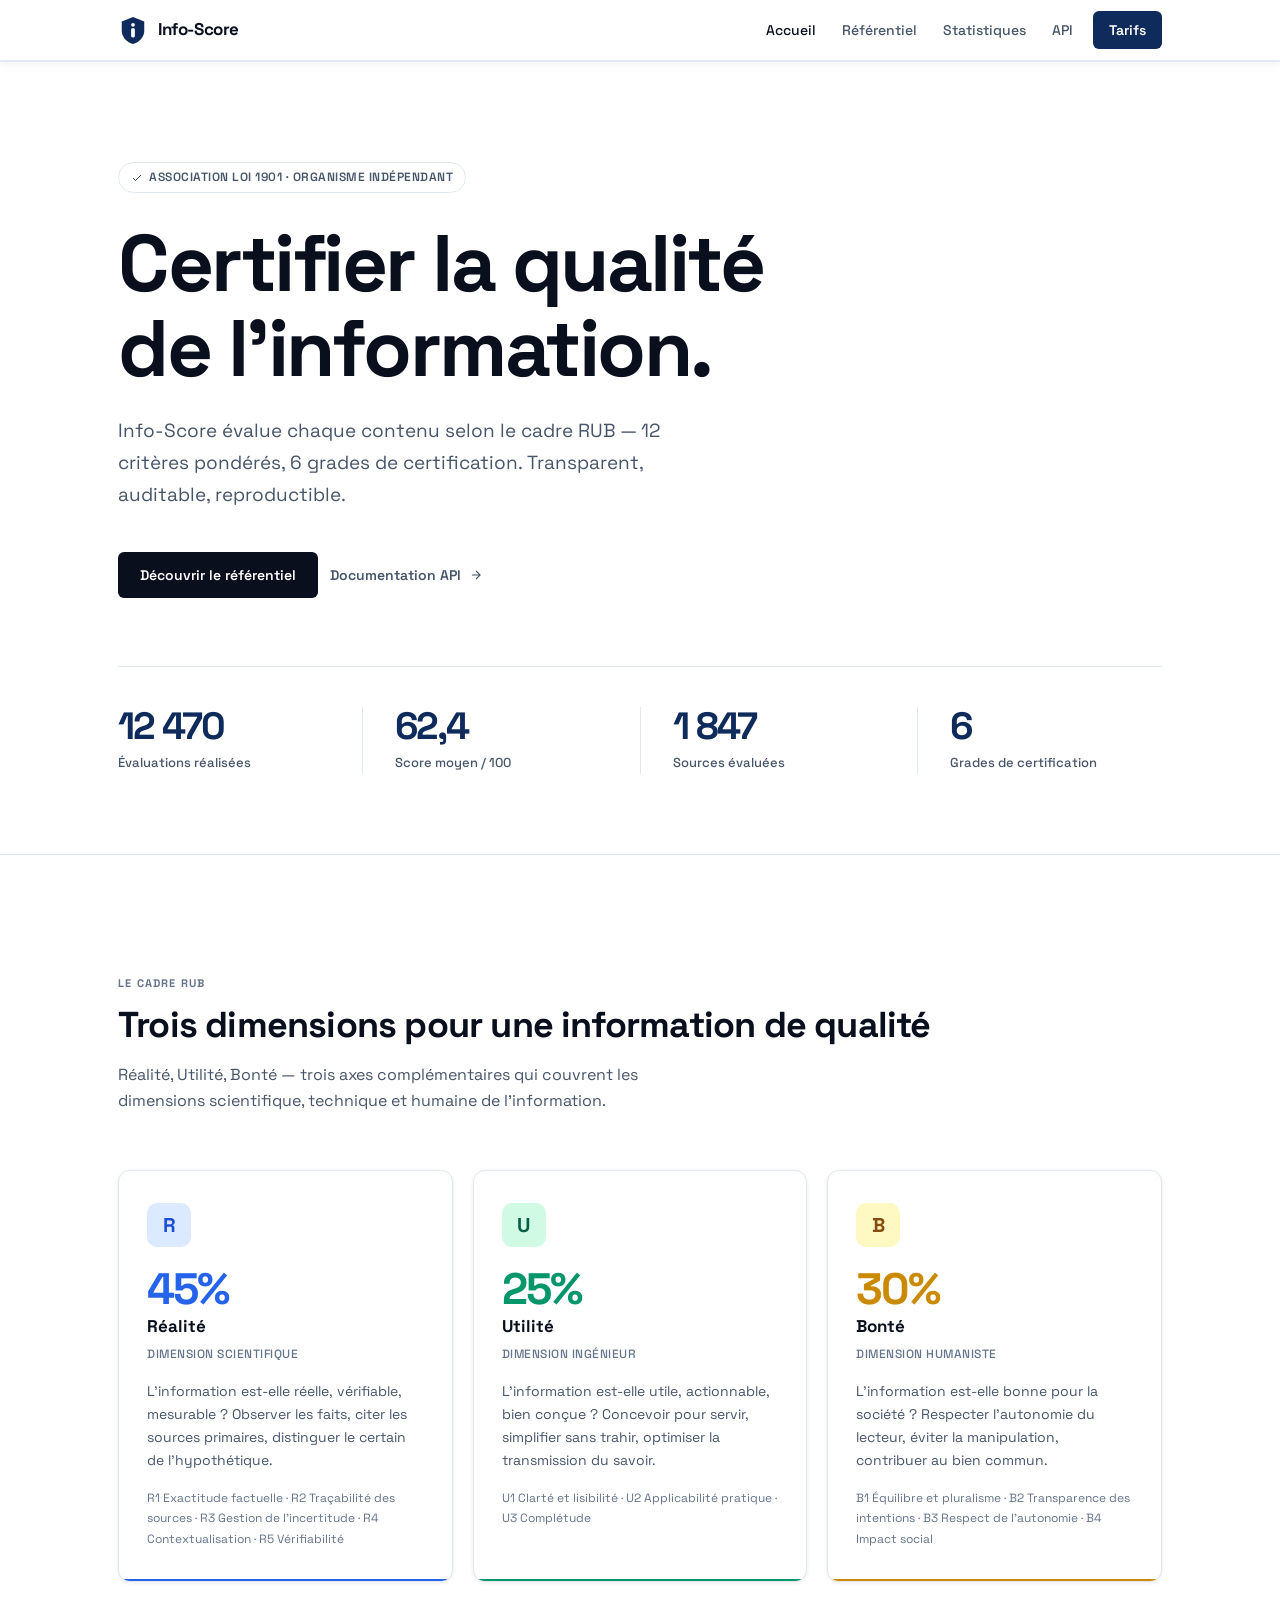
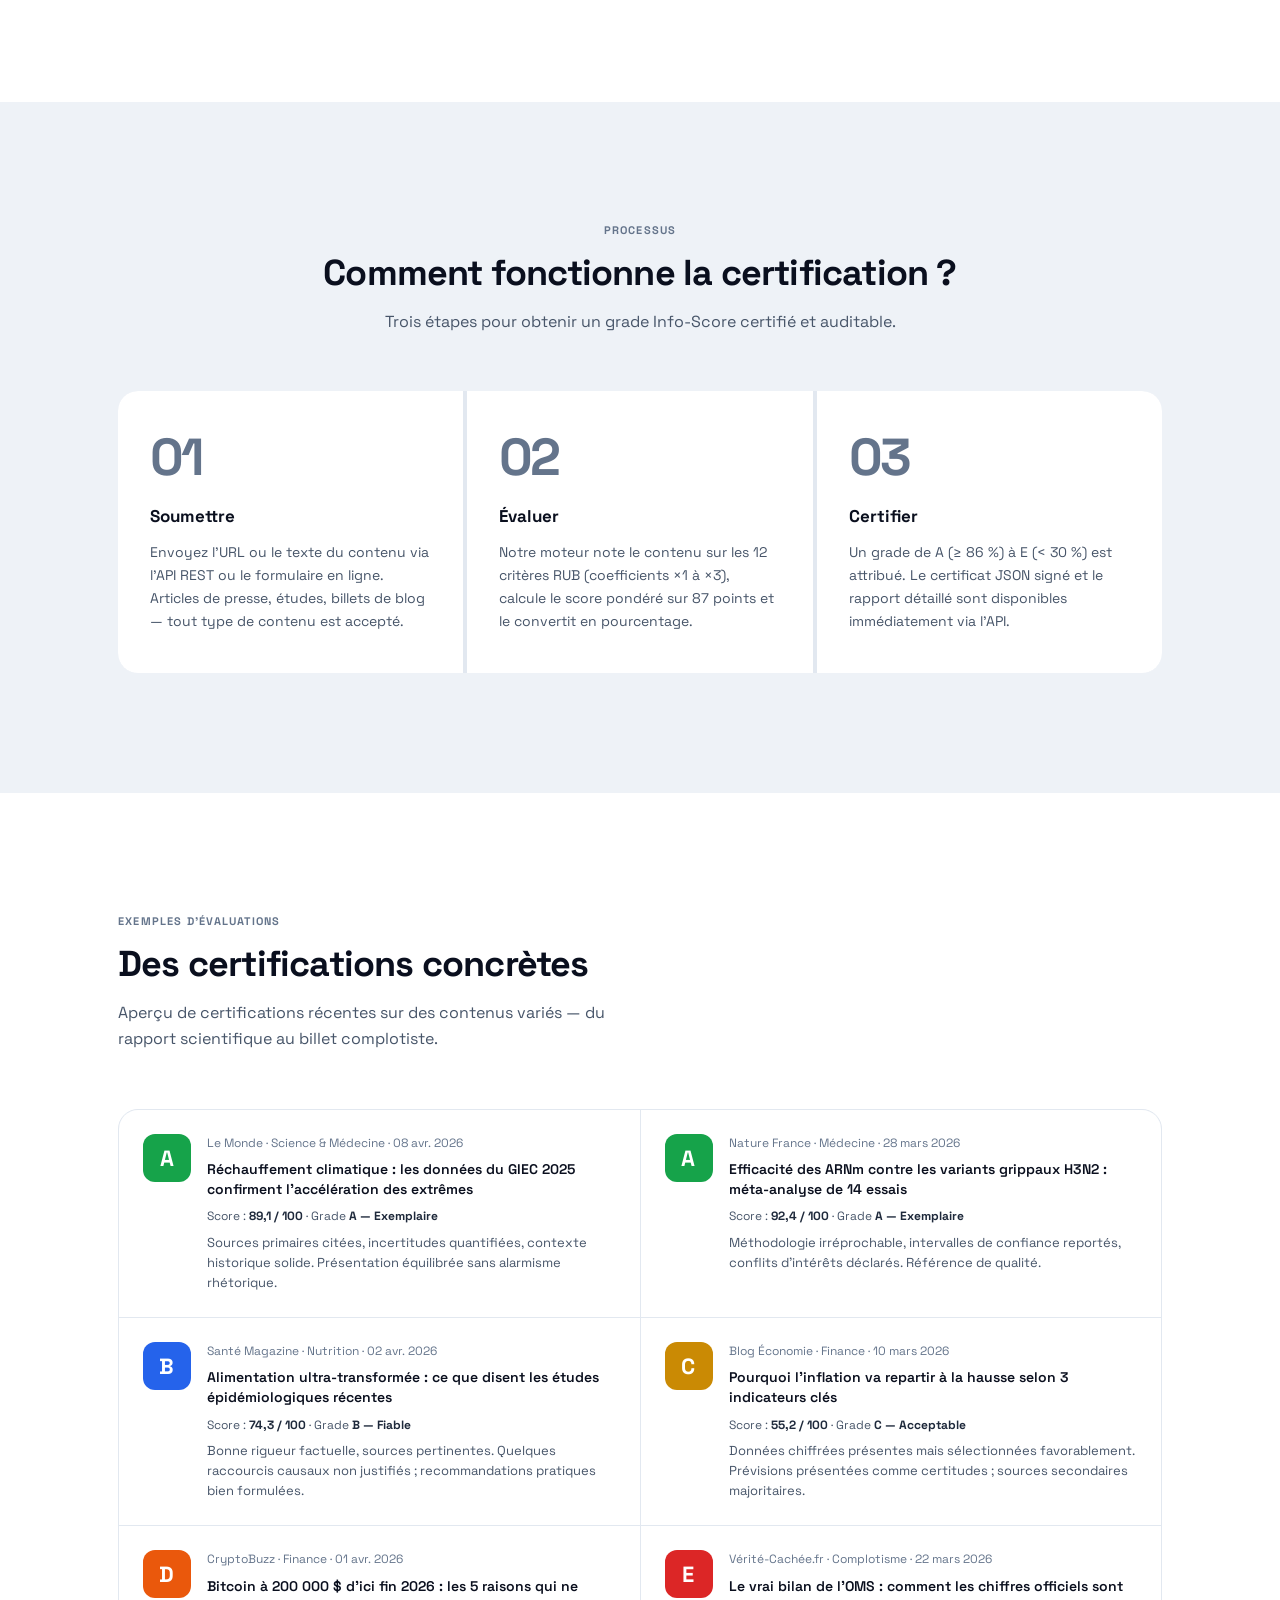
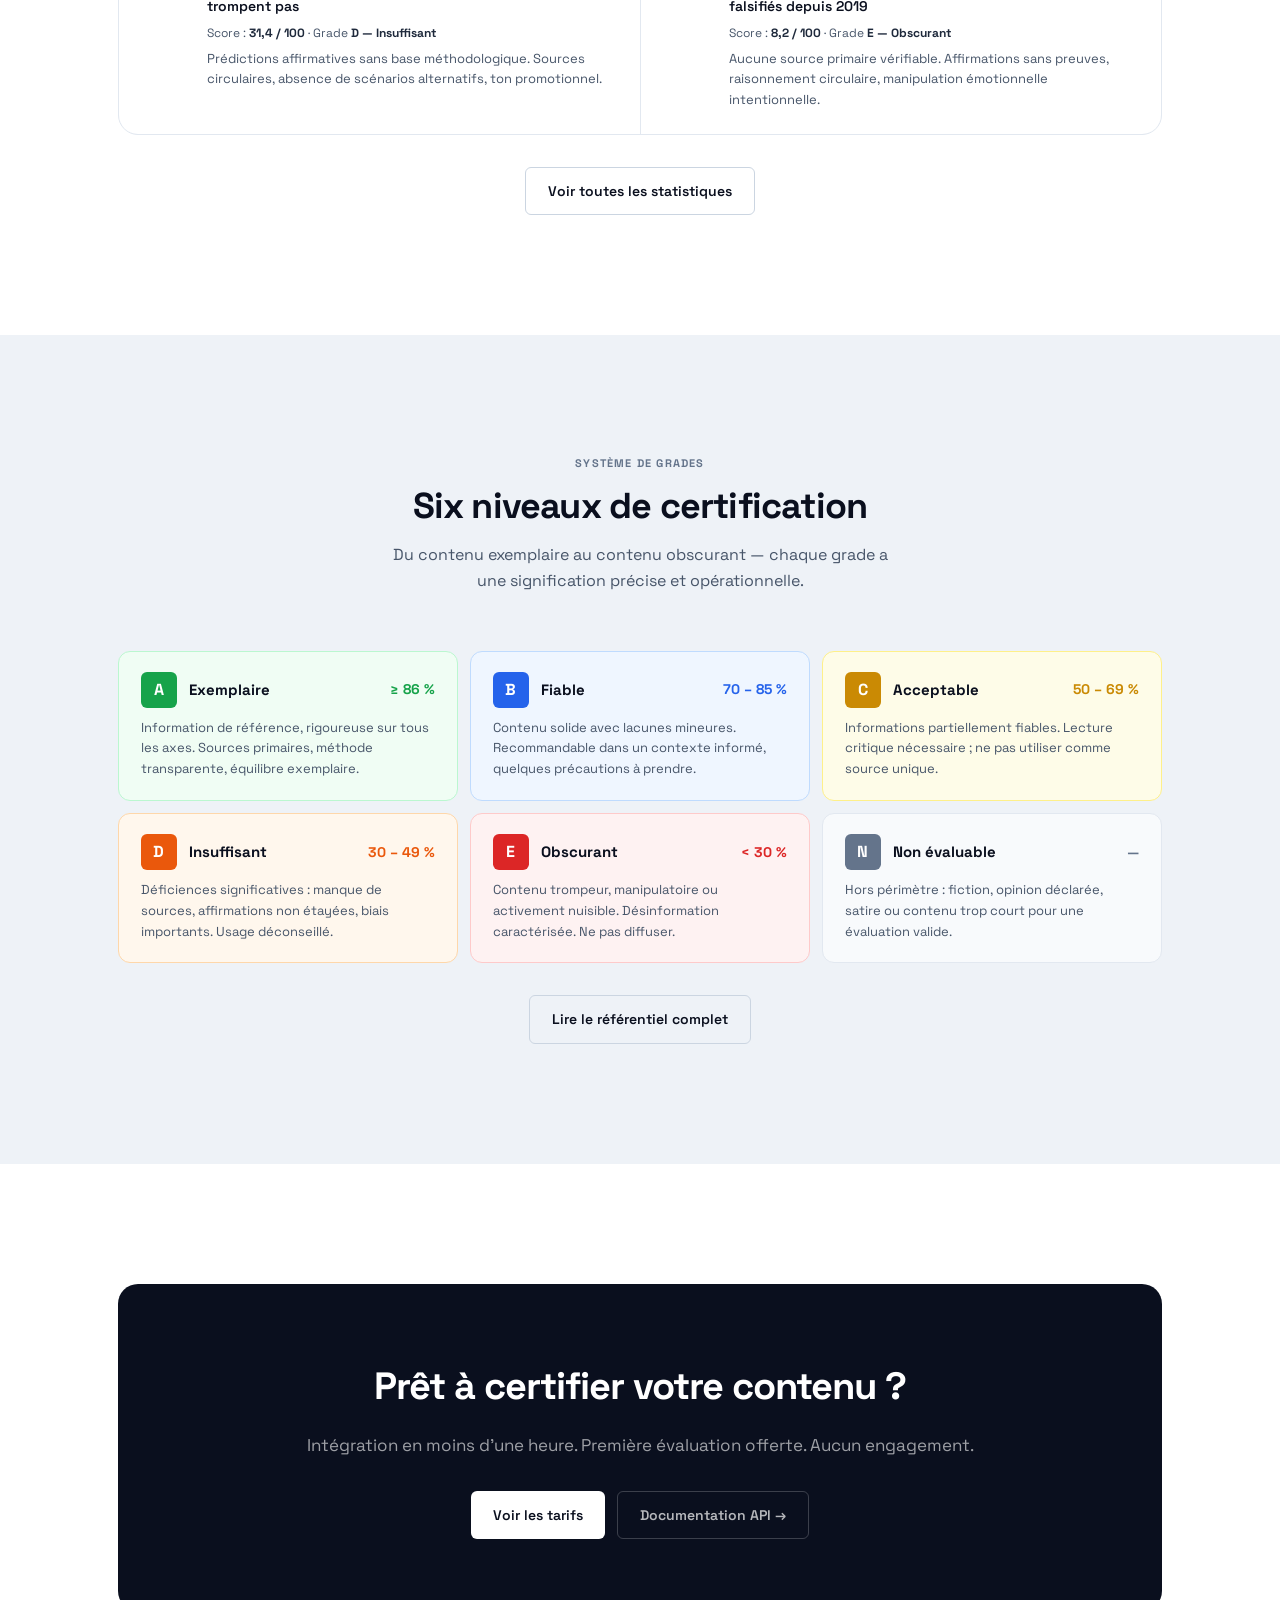
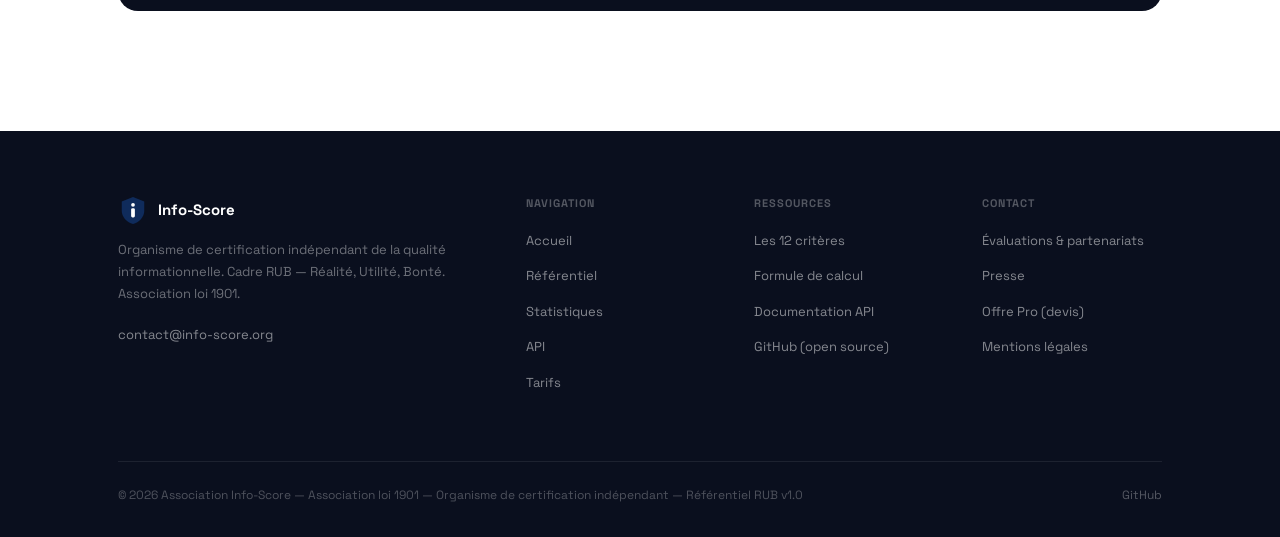
==== index.html @ 6877ca8c "feat(logo): remplacer logo texte IS par bouclier SVG dans nav/footer - Intègre le favicon bouclier (" ====
<!DOCTYPE html>
<html lang="fr">
<head>
  <meta charset="UTF-8">
  <meta name="viewport" content="width=device-width, initial-scale=1.0">
  <title>Info-Score — Certifier la qualité de l'information</title>
  <meta name="description" content="Info-Score est un organisme de certification indépendant de la qualité informationnelle. Cadre RUB, 12 critères, 6 grades. Association loi 1901.">
  <link rel="icon" type="image/svg+xml" href="favicon.svg">
  <meta property="og:type" content="website">
  <meta property="og:site_name" content="Info-Score">
  <meta property="og:title" content="Info-Score — Certifier la qualité de l'information">
  <meta property="og:description" content="Info-Score est un organisme de certification indépendant de la qualité informationnelle. Cadre RUB, 12 critères, 6 grades. Association loi 1901.">
  <meta property="og:url" content="https://info-score.org/">
  <meta property="og:image" content="https://info-score.org/og-image.svg">
  <meta name="twitter:card" content="summary_large_image">
  <link rel="preconnect" href="https://fonts.googleapis.com">
  <link rel="preconnect" href="https://fonts.gstatic.com" crossorigin>
  <link href="https://fonts.googleapis.com/css2?family=Space+Grotesk:wght@400;500;600;700&display=swap" rel="stylesheet">
  <link rel="stylesheet" href="style.css">
</head>
<body>
  <a href="#main-content" class="skip-link">Aller au contenu principal</a>

  <!-- ── NAV ── -->
  <nav class="nav" aria-label="Navigation principale">
    <div class="container">
      <div class="nav__inner">
        <a href="index.html" class="nav__logo">
          <svg class="nav__logo-mark" viewBox="0 0 32 32" aria-hidden="true"><path d="M16 2 L28 7 L28 17 C28 23.5 22.5 29 16 31 C9.5 29 4 23.5 4 17 L4 7 Z" fill="#0f2b5b"/><circle cx="16" cy="10.5" r="2" fill="#ffffff"/><rect x="14" y="14" width="4" height="10" rx="1.5" fill="#ffffff"/></svg>
          Info-Score
        </a>
        <div class="nav__links" id="navLinks">
          <a href="index.html" class="nav__link nav__link--active">Accueil</a>
          <a href="referentiel.html" class="nav__link">Référentiel</a>
          <a href="statistiques.html" class="nav__link">Statistiques</a>
          <a href="api.html" class="nav__link">API</a>
          <a href="tarifs.html" class="nav__cta">Tarifs</a>
        </div>
        <button class="nav__toggle" onclick="const el=document.getElementById('navLinks');el.classList.toggle('open');this.setAttribute('aria-expanded',el.classList.contains('open'));" aria-label="Ouvrir le menu de navigation" aria-expanded="false">
          <svg width="20" height="20" fill="none" stroke="currentColor" stroke-width="2" viewBox="0 0 24 24">
            <path d="M3 12h18M3 6h18M3 18h18"/>
          </svg>
        </button>
      </div>
    </div>
  </nav>

  <main id="main-content">

  <!-- ── HERO ── -->
  <section class="hero">
    <div class="container">
      <div>
        <div class="hero__label">
          <svg width="12" height="12" fill="none" stroke="currentColor" stroke-width="2" viewBox="0 0 24 24"><path d="M20 6L9 17l-5-5"/></svg>
          Association loi 1901 · Organisme indépendant
        </div>
        <h1 class="hero__title">Certifier la qualité<br>de l'information.</h1>
        <p class="hero__sub">
          Info-Score évalue chaque contenu selon le cadre RUB — 12 critères pondérés,
          6 grades de certification. Transparent, auditable, reproductible.
        </p>
        <div class="hero__actions">
          <a href="referentiel.html" class="btn btn--dark">Découvrir le référentiel</a>
          <a href="api.html" class="btn btn--ghost">
            Documentation API
            <svg width="14" height="14" fill="none" stroke="currentColor" stroke-width="2" viewBox="0 0 24 24"><path d="M5 12h14M12 5l7 7-7 7"/></svg>
          </a>
        </div>
        <div class="hero__stats">
          <div class="hero__stat">
            <div class="hero__stat-n">12 470</div>
            <div class="hero__stat-l">Évaluations réalisées</div>
          </div>
          <div class="hero__stat">
            <div class="hero__stat-n">62,4</div>
            <div class="hero__stat-l">Score moyen / 100</div>
          </div>
          <div class="hero__stat">
            <div class="hero__stat-n">1 847</div>
            <div class="hero__stat-l">Sources évaluées</div>
          </div>
          <div class="hero__stat">
            <div class="hero__stat-n">6</div>
            <div class="hero__stat-l">Grades de certification</div>
          </div>
        </div>
      </div>
    </div>
  </section>

  <!-- ── RUB ── -->
  <section class="section">
    <div class="container">
      <div class="section-header" data-animate>
        <div class="section-label">Le cadre RUB</div>
        <h2 class="section-title">Trois dimensions pour une information de qualité</h2>
        <p class="section-sub">Réalité, Utilité, Bonté — trois axes complémentaires qui couvrent les dimensions scientifique, technique et humaine de l'information.</p>
      </div>
      <div class="rub-grid">
        <div class="rub-card rub-card--R" data-animate data-delay="1">
          <div class="rub-letter rub-letter--R">R</div>
          <div class="rub-pct rub-pct--R">45%</div>
          <div class="rub-name">Réalité</div>
          <div class="rub-dim">Dimension Scientifique</div>
          <p class="rub-desc">L'information est-elle réelle, vérifiable, mesurable ? Observer les faits, citer les sources primaires, distinguer le certain de l'hypothétique.</p>
          <div class="rub-crit">R1 Exactitude factuelle · R2 Traçabilité des sources · R3 Gestion de l'incertitude · R4 Contextualisation · R5 Vérifiabilité</div>
        </div>
        <div class="rub-card rub-card--U" data-animate data-delay="2">
          <div class="rub-letter rub-letter--U">U</div>
          <div class="rub-pct rub-pct--U">25%</div>
          <div class="rub-name">Utilité</div>
          <div class="rub-dim">Dimension Ingénieur</div>
          <p class="rub-desc">L'information est-elle utile, actionnable, bien conçue ? Concevoir pour servir, simplifier sans trahir, optimiser la transmission du savoir.</p>
          <div class="rub-crit">U1 Clarté et lisibilité · U2 Applicabilité pratique · U3 Complétude</div>
        </div>
        <div class="rub-card rub-card--B" data-animate data-delay="3">
          <div class="rub-letter rub-letter--B">B</div>
          <div class="rub-pct rub-pct--B">30%</div>
          <div class="rub-name">Bonté</div>
          <div class="rub-dim">Dimension Humaniste</div>
          <p class="rub-desc">L'information est-elle bonne pour la société ? Respecter l'autonomie du lecteur, éviter la manipulation, contribuer au bien commun.</p>
          <div class="rub-crit">B1 Équilibre et pluralisme · B2 Transparence des intentions · B3 Respect de l'autonomie · B4 Impact social</div>
        </div>
      </div>
    </div>
  </section>

  <!-- ── HOW IT WORKS ── -->
  <section class="section section--alt">
    <div class="container">
      <div class="section-header section-header--center" data-animate>
        <div class="section-label">Processus</div>
        <h2 class="section-title">Comment fonctionne la certification ?</h2>
        <p class="section-sub">Trois étapes pour obtenir un grade Info-Score certifié et auditable.</p>
      </div>
      <div class="steps" data-animate>
        <div class="step">
          <div class="step__num">01</div>
          <h3 class="step__title">Soumettre</h3>
          <p class="step__desc">Envoyez l'URL ou le texte du contenu via l'API REST ou le formulaire en ligne. Articles de presse, études, billets de blog — tout type de contenu est accepté.</p>
        </div>
        <div class="step">
          <div class="step__num">02</div>
          <h3 class="step__title">Évaluer</h3>
          <p class="step__desc">Notre moteur note le contenu sur les 12 critères RUB (coefficients ×1 à ×3), calcule le score pondéré sur 87 points et le convertit en pourcentage.</p>
        </div>
        <div class="step">
          <div class="step__num">03</div>
          <h3 class="step__title">Certifier</h3>
          <p class="step__desc">Un grade de A (≥ 86 %) à E (&lt; 30 %) est attribué. Le certificat JSON signé et le rapport détaillé sont disponibles immédiatement via l'API.</p>
        </div>
      </div>
    </div>
  </section>

  <!-- ── SHOWCASE ── -->
  <section class="section">
    <div class="container">
      <div class="section-header" data-animate>
        <div class="section-label">Exemples d'évaluations</div>
        <h2 class="section-title">Des certifications concrètes</h2>
        <p class="section-sub">Aperçu de certifications récentes sur des contenus variés — du rapport scientifique au billet complotiste.</p>
      </div>
      <div class="showcase-grid" data-animate>
        <div class="showcase-card">
          <span class="badge badge--lg badge--A">A</span>
          <div class="showcase-content">
            <div class="showcase-meta">Le Monde · Science &amp; Médecine · 08 avr. 2026</div>
            <div class="showcase-title">Réchauffement climatique : les données du GIEC 2025 confirment l'accélération des extrêmes</div>
            <div class="showcase-score">Score : <strong>89,1 / 100</strong> · Grade <strong>A — Exemplaire</strong></div>
            <div class="showcase-excerpt">Sources primaires citées, incertitudes quantifiées, contexte historique solide. Présentation équilibrée sans alarmisme rhétorique.</div>
          </div>
        </div>
        <div class="showcase-card">
          <span class="badge badge--lg badge--A">A</span>
          <div class="showcase-content">
            <div class="showcase-meta">Nature France · Médecine · 28 mars 2026</div>
            <div class="showcase-title">Efficacité des ARNm contre les variants grippaux H3N2 : méta-analyse de 14 essais</div>
            <div class="showcase-score">Score : <strong>92,4 / 100</strong> · Grade <strong>A — Exemplaire</strong></div>
            <div class="showcase-excerpt">Méthodologie irréprochable, intervalles de confiance reportés, conflits d'intérêts déclarés. Référence de qualité.</div>
          </div>
        </div>
        <div class="showcase-card">
          <span class="badge badge--lg badge--B">B</span>
          <div class="showcase-content">
            <div class="showcase-meta">Santé Magazine · Nutrition · 02 avr. 2026</div>
            <div class="showcase-title">Alimentation ultra-transformée : ce que disent les études épidémiologiques récentes</div>
            <div class="showcase-score">Score : <strong>74,3 / 100</strong> · Grade <strong>B — Fiable</strong></div>
            <div class="showcase-excerpt">Bonne rigueur factuelle, sources pertinentes. Quelques raccourcis causaux non justifiés ; recommandations pratiques bien formulées.</div>
          </div>
        </div>
        <div class="showcase-card">
          <span class="badge badge--lg badge--C">C</span>
          <div class="showcase-content">
            <div class="showcase-meta">Blog Économie · Finance · 10 mars 2026</div>
            <div class="showcase-title">Pourquoi l'inflation va repartir à la hausse selon 3 indicateurs clés</div>
            <div class="showcase-score">Score : <strong>55,2 / 100</strong> · Grade <strong>C — Acceptable</strong></div>
            <div class="showcase-excerpt">Données chiffrées présentes mais sélectionnées favorablement. Prévisions présentées comme certitudes ; sources secondaires majoritaires.</div>
          </div>
        </div>
        <div class="showcase-card">
          <span class="badge badge--lg badge--D">D</span>
          <div class="showcase-content">
            <div class="showcase-meta">CryptoBuzz · Finance · 01 avr. 2026</div>
            <div class="showcase-title">Bitcoin à 200 000 $ d'ici fin 2026 : les 5 raisons qui ne trompent pas</div>
            <div class="showcase-score">Score : <strong>31,4 / 100</strong> · Grade <strong>D — Insuffisant</strong></div>
            <div class="showcase-excerpt">Prédictions affirmatives sans base méthodologique. Sources circulaires, absence de scénarios alternatifs, ton promotionnel.</div>
          </div>
        </div>
        <div class="showcase-card">
          <span class="badge badge--lg badge--E">E</span>
          <div class="showcase-content">
            <div class="showcase-meta">Vérité-Cachée.fr · Complotisme · 22 mars 2026</div>
            <div class="showcase-title">Le vrai bilan de l'OMS : comment les chiffres officiels sont falsifiés depuis 2019</div>
            <div class="showcase-score">Score : <strong>8,2 / 100</strong> · Grade <strong>E — Obscurant</strong></div>
            <div class="showcase-excerpt">Aucune source primaire vérifiable. Affirmations sans preuves, raisonnement circulaire, manipulation émotionnelle intentionnelle.</div>
          </div>
        </div>
      </div>
      <div class="text-center mt-32" data-animate>
        <a href="statistiques.html" class="btn btn--outline">Voir toutes les statistiques</a>
      </div>
    </div>
  </section>

  <!-- ── GRADES ── -->
  <section class="section section--alt">
    <div class="container">
      <div class="section-header section-header--center" data-animate>
        <div class="section-label">Système de grades</div>
        <h2 class="section-title">Six niveaux de certification</h2>
        <p class="section-sub">Du contenu exemplaire au contenu obscurant — chaque grade a une signification précise et opérationnelle.</p>
      </div>
      <div class="grades-grid" data-animate>
        <div class="grade-card grade-card--A">
          <div class="grade-card__top">
            <span class="badge badge--md badge--A">A</span>
            <div class="grade-card__name">Exemplaire</div>
            <div class="grade-card__threshold">≥ 86 %</div>
          </div>
          <p class="grade-card__desc">Information de référence, rigoureuse sur tous les axes. Sources primaires, méthode transparente, équilibre exemplaire.</p>
        </div>
        <div class="grade-card grade-card--B">
          <div class="grade-card__top">
            <span class="badge badge--md badge--B">B</span>
            <div class="grade-card__name">Fiable</div>
            <div class="grade-card__threshold">70 – 85 %</div>
          </div>
          <p class="grade-card__desc">Contenu solide avec lacunes mineures. Recommandable dans un contexte informé, quelques précautions à prendre.</p>
        </div>
        <div class="grade-card grade-card--C">
          <div class="grade-card__top">
            <span class="badge badge--md badge--C">C</span>
            <div class="grade-card__name">Acceptable</div>
            <div class="grade-card__threshold">50 – 69 %</div>
          </div>
          <p class="grade-card__desc">Informations partiellement fiables. Lecture critique nécessaire ; ne pas utiliser comme source unique.</p>
        </div>
        <div class="grade-card grade-card--D">
          <div class="grade-card__top">
            <span class="badge badge--md badge--D">D</span>
            <div class="grade-card__name">Insuffisant</div>
            <div class="grade-card__threshold">30 – 49 %</div>
          </div>
          <p class="grade-card__desc">Déficiences significatives : manque de sources, affirmations non étayées, biais importants. Usage déconseillé.</p>
        </div>
        <div class="grade-card grade-card--E">
          <div class="grade-card__top">
            <span class="badge badge--md badge--E">E</span>
            <div class="grade-card__name">Obscurant</div>
            <div class="grade-card__threshold">&lt; 30 %</div>
          </div>
          <p class="grade-card__desc">Contenu trompeur, manipulatoire ou activement nuisible. Désinformation caractérisée. Ne pas diffuser.</p>
        </div>
        <div class="grade-card grade-card--N">
          <div class="grade-card__top">
            <span class="badge badge--md badge--N">N</span>
            <div class="grade-card__name">Non évaluable</div>
            <div class="grade-card__threshold">—</div>
          </div>
          <p class="grade-card__desc">Hors périmètre : fiction, opinion déclarée, satire ou contenu trop court pour une évaluation valide.</p>
        </div>
      </div>
      <div class="text-center mt-32" data-animate>
        <a href="referentiel.html" class="btn btn--outline">Lire le référentiel complet</a>
      </div>
    </div>
  </section>

  <!-- ── CTA ── -->
  <section class="section">
    <div class="container" data-animate>
      <div class="cta-block">
        <h2>Prêt à certifier votre contenu ?</h2>
        <p>Intégration en moins d'une heure. Première évaluation offerte. Aucun engagement.</p>
        <div class="flex flex-wrap justify-center gap-12">
          <a href="tarifs.html" class="btn btn--light">Voir les tarifs</a>
          <a href="api.html" class="btn btn--ghost-white">Documentation API →</a>
        </div>
      </div>
    </div>
  </section>

  </main>

  <!-- ── FOOTER ── -->
  <footer class="footer">
    <div class="container">
      <div class="footer__grid">
        <div>
          <div class="footer__brand">
            <svg class="nav__logo-mark" viewBox="0 0 32 32" aria-hidden="true"><path d="M16 2 L28 7 L28 17 C28 23.5 22.5 29 16 31 C9.5 29 4 23.5 4 17 L4 7 Z" fill="#0f2b5b"/><circle cx="16" cy="10.5" r="2" fill="#ffffff"/><rect x="14" y="14" width="4" height="10" rx="1.5" fill="#ffffff"/></svg>
            <div class="footer__brand-name">Info-Score</div>
          </div>
          <p class="footer__brand-desc">Organisme de certification indépendant de la qualité informationnelle. Cadre RUB — Réalité, Utilité, Bonté. Association loi 1901.</p>
          <a href="mailto:contact@info-score.org" class="footer__mail">contact@info-score.org</a>
        </div>
        <div>
          <div class="footer__col-title">Navigation</div>
          <ul class="footer__links">
            <li><a href="index.html">Accueil</a></li>
            <li><a href="referentiel.html">Référentiel</a></li>
            <li><a href="statistiques.html">Statistiques</a></li>
            <li><a href="api.html">API</a></li>
            <li><a href="tarifs.html">Tarifs</a></li>
          </ul>
        </div>
        <div>
          <div class="footer__col-title">Ressources</div>
          <ul class="footer__links">
            <li><a href="referentiel.html#criteres">Les 12 critères</a></li>
            <li><a href="referentiel.html#formule">Formule de calcul</a></li>
            <li><a href="api.html">Documentation API</a></li>
            <li><a href="https://github.com/Info-Score/info-score" target="_blank" rel="noopener">GitHub (open source)</a></li>
          </ul>
        </div>
        <div>
          <div class="footer__col-title">Contact</div>
          <ul class="footer__links">
            <li><a href="mailto:contact@info-score.org">Évaluations &amp; partenariats</a></li>
            <li><a href="mailto:presse@info-score.org">Presse</a></li>
            <li><a href="tarifs.html">Offre Pro (devis)</a></li>
            <li><a href="mailto:legal@info-score.org">Mentions légales</a></li>
          </ul>
        </div>
      </div>
      <div class="footer__bottom">
        <div>© 2026 Association Info-Score — Association loi 1901 — Organisme de certification indépendant — Référentiel RUB v1.0</div>
        <a href="https://github.com/Info-Score/info-score" target="_blank" rel="noopener" style="color:rgba(255,255,255,.3);transition:color .2s;" onmouseover="this.style.color='rgba(255,255,255,.7)'" onmouseout="this.style.color='rgba(255,255,255,.3)'">GitHub</a>
      </div>
    </div>
  </footer>

  <script>
    // Scroll animations
    const obs = new IntersectionObserver(entries => {
      entries.forEach(e => { if (e.isIntersecting) e.target.classList.add('is-visible'); });
    }, { threshold: 0.07, rootMargin: '0px 0px -40px 0px' });
    document.querySelectorAll('[data-animate]').forEach(el => obs.observe(el));
  </script>
</body>
</html>
---- style.css ----
/* ============================================================
   Info-Score v2 — Design System
   Minimaliste radical · Space Grotesk · Accent deep navy
   ============================================================ */

/* ---- Design tokens ---- */
:root {
  --font: 'Space Grotesk', system-ui, -apple-system, sans-serif;

  /* Neutrals */
  --ink:       #0a0f1e;
  --ink-2:     #1e293b;
  --ink-3:     #475569;
  --ink-4:     #64748b;
  --surface:   #ffffff;
  --surface-2: #eef2f7;
  --surface-3: #e2e8f2;
  --accent:    #0f2b5b;
  --accent-h:  #1a3a6b;
  --border:    #e2e8f0;
  --border-2:  #cbd5e1;

  /* Grade palette */
  --ga: #16a34a; --ga-bg: #f0fdf4; --ga-bd: #bbf7d0;
  --gb: #2563eb; --gb-bg: #eff6ff; --gb-bd: #bfdbfe;
  --gc: #ca8a04; --gc-bg: #fefce8; --gc-bd: #fef08a;
  --gd: #ea580c; --gd-bg: #fff7ed; --gd-bd: #fed7aa;
  --ge: #dc2626; --ge-bg: #fef2f2; --ge-bd: #fecaca;
  --gn: #64748b; --gn-bg: #f8fafc; --gn-bd: #e2e8f0;

  /* Scale */
  --section:   120px;
  --container: 1100px;
  --r:         6px;
  --r-lg:      12px;
  --r-xl:      20px;

  /* Shadow */
  --sh-sm: 0 1px 4px rgba(10,15,30,.08);
  --sh:    0 2px 12px rgba(10,15,30,.10), 0 1px 3px rgba(10,15,30,.06);
  --sh-lg: 0 12px 36px rgba(10,15,30,.14), 0 4px 8px rgba(10,15,30,.08);

  --ease: cubic-bezier(.4,0,.2,1);
  --t: .2s;
}

/* ---- Reset ---- */
*, *::before, *::after { box-sizing: border-box; margin: 0; padding: 0; }
html { scroll-behavior: smooth; font-size: 16px; }
body {
  font-family: var(--font);
  color: var(--ink);
  background: var(--surface);
  line-height: 1.6;
  -webkit-font-smoothing: antialiased;
  -moz-osx-font-smoothing: grayscale;
}
img, svg { max-width: 100%; display: block; }
a { color: inherit; text-decoration: none; }
button { font-family: inherit; }

/* ---- Layout ---- */
.container {
  max-width: var(--container);
  margin: 0 auto;
  padding: 0 28px;
}
.section       { padding: var(--section) 0; }
.section--alt  { background: var(--surface-2); }
.section--dark { background: var(--ink); color: var(--surface); }

/* ---- Navigation ---- */
.nav {
  position: sticky; top: 0; z-index: 200;
  background: rgba(255,255,255,.97);
  backdrop-filter: blur(12px);
  -webkit-backdrop-filter: blur(12px);
  border-bottom: 2px solid var(--surface-3);
  box-shadow: 0 1px 8px rgba(10,15,30,.07);
}
.nav__inner {
  display: flex; align-items: center;
  justify-content: space-between;
  height: 60px; gap: 8px;
}
.nav__logo {
  display: flex; align-items: center; gap: 10px;
  font-weight: 800; font-size: 17px; color: var(--ink);
  letter-spacing: -.4px; flex-shrink: 0;
}
.nav__logo-mark {
  width: 30px; height: 30px; flex-shrink: 0;
}
.nav__links { display: flex; align-items: center; gap: 2px; }
.nav__link {
  padding: 7px 12px; border-radius: var(--r);
  font-size: 14px; font-weight: 500; color: var(--ink-3);
  transition: color var(--t) var(--ease), background var(--t) var(--ease);
}
.nav__link:hover { color: var(--ink); background: var(--surface-2); }
.nav__link--active { color: var(--ink); }
.nav__cta {
  padding: 8px 16px; border-radius: var(--r);
  font-size: 14px; font-weight: 600;
  background: var(--accent); color: #fff;
  transition: background var(--t) var(--ease);
  margin-left: 6px;
}
.nav__cta:hover { background: var(--accent-h); }
.nav__toggle {
  display: none; background: none; border: none;
  cursor: pointer; color: var(--ink); padding: 4px;
}

/* ---- Hero ---- */
.hero {
  padding: 100px 0 80px;
  border-bottom: 1px solid var(--border);
}
.hero__label {
  display: inline-flex; align-items: center; gap: 6px;
  font-size: 12px; font-weight: 600; letter-spacing: .5px;
  text-transform: uppercase; color: var(--ink-3);
  padding: 5px 12px; border: 1px solid var(--border);
  border-radius: 100px; margin-bottom: 28px;
}
.hero__title {
  font-size: clamp(40px, 6.5vw, 80px);
  font-weight: 700; line-height: 1.06;
  letter-spacing: -2.5px; color: var(--ink);
  margin-bottom: 24px; max-width: 880px;
}
.hero__sub {
  font-size: clamp(16px, 1.8vw, 19px);
  color: var(--ink-3); line-height: 1.7;
  max-width: 560px; margin-bottom: 40px;
}
.hero__actions {
  display: flex; gap: 12px; align-items: center;
  flex-wrap: wrap; margin-bottom: 68px;
}
.hero__stats {
  display: flex; padding-top: 40px;
  border-top: 1px solid var(--border);
}
.hero__stat {
  flex: 1; padding-right: 32px;
  border-right: 1px solid var(--border);
  margin-right: 32px;
}
.hero__stat:last-child {
  border-right: none; margin-right: 0; padding-right: 0;
}
.hero__stat-n {
  font-size: 38px; font-weight: 800; color: var(--accent);
  letter-spacing: -2px; line-height: 1.05;
}
.hero__stat-l {
  font-size: 13px; color: var(--ink-3); margin-top: 6px; font-weight: 500;
}

/* ---- Buttons ---- */
.btn {
  display: inline-flex; align-items: center; gap: 8px;
  padding: 12px 22px; border-radius: var(--r);
  font-size: 14px; font-weight: 600; font-family: var(--font);
  cursor: pointer; border: none;
  transition: all var(--t) var(--ease); white-space: nowrap;
}
.btn--dark {
  background: var(--ink); color: #fff;
}
.btn--dark:hover { background: var(--ink-2); }
.btn--accent {
  background: var(--accent); color: #fff;
}
.btn--accent:hover { background: var(--accent-h); }
.btn--outline {
  background: transparent; color: var(--ink);
  border: 1px solid var(--border-2);
}
.btn--outline:hover { border-color: var(--ink); background: var(--surface-2); }
.btn--ghost {
  background: transparent; color: var(--ink-3);
  padding-left: 0; padding-right: 0;
}
.btn--ghost:hover { color: var(--ink); }
.btn--sm { padding: 8px 14px; font-size: 13px; }

/* ---- Badges ---- */
.badge {
  display: inline-flex; align-items: center; justify-content: center;
  font-weight: 800; letter-spacing: .5px; line-height: 1;
}
.badge--lg { width: 48px; height: 48px; font-size: 22px; border-radius: var(--r-lg); }
.badge--md { width: 36px; height: 36px; font-size: 16px; border-radius: var(--r); }
.badge--sm { width: 26px; height: 26px; font-size: 11px; border-radius: 4px; }
.badge--A { background: var(--ga); color: #fff; }
.badge--B { background: var(--gb); color: #fff; }
.badge--C { background: var(--gc); color: #fff; }
.badge--D { background: var(--gd); color: #fff; }
.badge--E { background: var(--ge); color: #fff; }
.badge--N { background: var(--gn); color: #fff; }

/* ---- Generic card ---- */
.card {
  background: var(--surface); border: 1px solid var(--border);
  border-radius: var(--r-lg); padding: 28px;
  box-shadow: var(--sh-sm);
  transition: box-shadow var(--t) var(--ease), border-color var(--t) var(--ease);
}
.card:hover { box-shadow: var(--sh-lg); border-color: var(--border-2); }

/* ---- Section headers ---- */
.section-label {
  font-size: 11px; font-weight: 700; letter-spacing: 1.2px;
  text-transform: uppercase; color: var(--ink-4); margin-bottom: 12px;
}
.section-title {
  font-size: clamp(22px, 3vw, 36px); font-weight: 700;
  letter-spacing: -.8px; line-height: 1.2; margin-bottom: 14px;
}
.section-sub {
  font-size: 16px; color: var(--ink-3); line-height: 1.65;
  max-width: 520px;
}
.section-header         { margin-bottom: 56px; }
.section-header--center { text-align: center; }
.section-header--center .section-sub { margin: 0 auto; }

/* ---- Page header (interior) ---- */
.page-header {
  padding: 72px 0 60px;
  background: var(--surface-2);
  border-bottom: 2px solid var(--surface-3);
}
.page-header h1 {
  font-size: clamp(28px, 4vw, 52px);
  font-weight: 700; letter-spacing: -1.2px;
  line-height: 1.12; margin-bottom: 16px;
}
.page-header p {
  font-size: 17px; color: var(--ink-3);
  max-width: 580px; line-height: 1.7;
}
.page-header-actions { display: flex; gap: 12px; flex-wrap: wrap; margin-top: 28px; }

/* ---- TOC bar ---- */
.toc-bar {
  background: var(--surface); border-bottom: 1px solid var(--border);
  position: sticky; top: 60px; z-index: 100;
}
.toc-bar__inner {
  display: flex; align-items: center; gap: 6px;
  padding: 11px 0; overflow-x: auto; white-space: nowrap;
  font-size: 13px; color: var(--ink-4); scrollbar-width: none;
}
.toc-bar__inner::-webkit-scrollbar { display: none; }
.toc-bar__inner a { color: var(--ink-3); font-weight: 500; transition: color var(--t) var(--ease); }
.toc-bar__inner a:hover { color: var(--accent); }
.toc-sep { color: var(--border-2); user-select: none; }

/* ---- RUB cards ---- */
.rub-grid { display: grid; grid-template-columns: repeat(3, 1fr); gap: 20px; }
.rub-card {
  background: var(--surface); border: 1px solid var(--border);
  border-radius: var(--r-lg); padding: 32px 28px;
  position: relative; overflow: hidden;
  box-shadow: var(--sh-sm);
  transition: box-shadow var(--t) var(--ease);
}
.rub-card:hover { box-shadow: var(--sh-lg); }
.rub-card::after {
  content: ''; position: absolute; bottom: 0; left: 0; right: 0; height: 2px;
}
.rub-card--R::after { background: var(--gb); }
.rub-card--U::after { background: #059669; }
.rub-card--B::after { background: var(--gc); }
.rub-letter {
  display: inline-flex; align-items: center; justify-content: center;
  width: 44px; height: 44px; border-radius: 10px; margin-bottom: 20px;
  font-size: 20px; font-weight: 800;
}
.rub-letter--R { background: #dbeafe; color: #1d4ed8; }
.rub-letter--U { background: #d1fae5; color: #065f46; }
.rub-letter--B { background: #fef9c3; color: #854d0e; }
.rub-pct { font-size: 44px; font-weight: 700; letter-spacing: -2px; line-height: 1; margin-bottom: 2px; }
.rub-pct--R { color: var(--gb); }
.rub-pct--U { color: #059669; }
.rub-pct--B { color: var(--gc); }
.rub-name  { font-size: 17px; font-weight: 700; margin-bottom: 4px; }
.rub-dim   { font-size: 12px; color: var(--ink-4); font-weight: 500; text-transform: uppercase; letter-spacing: .5px; margin-bottom: 16px; }
.rub-desc  { font-size: 14px; color: var(--ink-3); line-height: 1.65; margin-bottom: 16px; }
.rub-crit  { font-size: 12px; color: var(--ink-4); line-height: 1.7; }

/* ---- Steps ---- */
.steps { display: grid; grid-template-columns: repeat(3, 1fr); gap: 4px; background: var(--border); border-radius: var(--r-xl); overflow: hidden; }
.step {
  background: var(--surface); padding: 40px 32px;
}
.step__num {
  font-size: 52px; font-weight: 800; letter-spacing: -3px;
  color: var(--ink-4); margin-bottom: 20px; line-height: 1; user-select: none;
}
.step__title { font-size: 17px; font-weight: 700; margin-bottom: 10px; }
.step__desc  { font-size: 14px; color: var(--ink-3); line-height: 1.65; }

/* ---- Showcase grid ---- */
.showcase-grid {
  display: grid; grid-template-columns: repeat(2, 1fr);
  gap: 1px; background: var(--border);
  border: 1px solid var(--border); border-radius: var(--r-xl); overflow: hidden;
}
.showcase-card {
  background: var(--surface); padding: 24px;
  display: flex; gap: 16px; align-items: flex-start;
  transition: background var(--t) var(--ease);
}
.showcase-card:hover { background: var(--surface-2); }
.showcase-content { flex: 1; min-width: 0; }
.showcase-meta   { font-size: 12px; color: var(--ink-4); margin-bottom: 6px; }
.showcase-title  { font-size: 14px; font-weight: 600; color: var(--ink); line-height: 1.45; margin-bottom: 8px; }
.showcase-score  { font-size: 12px; color: var(--ink-3); margin-bottom: 6px; }
.showcase-score strong { color: var(--ink-2); }
.showcase-excerpt { font-size: 13px; color: var(--ink-3); line-height: 1.55; }

/* ---- Grade cards ---- */
.grades-grid { display: grid; grid-template-columns: repeat(3, 1fr); gap: 12px; }
.grade-card {
  border: 1px solid; border-radius: var(--r-lg); padding: 20px 22px;
}
.grade-card--A { background: var(--ga-bg); border-color: var(--ga-bd); }
.grade-card--B { background: var(--gb-bg); border-color: var(--gb-bd); }
.grade-card--C { background: var(--gc-bg); border-color: var(--gc-bd); }
.grade-card--D { background: var(--gd-bg); border-color: var(--gd-bd); }
.grade-card--E { background: var(--ge-bg); border-color: var(--ge-bd); }
.grade-card--N { background: var(--gn-bg); border-color: var(--gn-bd); }
.grade-card__top { display: flex; align-items: center; gap: 12px; margin-bottom: 10px; }
.grade-card__name { font-size: 15px; font-weight: 700; }
.grade-card__threshold { font-size: 14px; font-weight: 700; margin-left: auto; }
.grade-card--A .grade-card__threshold { color: var(--ga); }
.grade-card--B .grade-card__threshold { color: var(--gb); }
.grade-card--C .grade-card__threshold { color: var(--gc); }
.grade-card--D .grade-card__threshold { color: var(--gd); }
.grade-card--E .grade-card__threshold { color: var(--ge); }
.grade-card--N .grade-card__threshold { color: var(--gn); }
.grade-card__desc { font-size: 13px; color: var(--ink-3); line-height: 1.6; }

/* ---- Pricing ---- */
.pricing-grid { display: grid; grid-template-columns: repeat(3, 1fr); gap: 20px; }
.pricing-card {
  background: var(--surface); border: 1px solid var(--border);
  border-radius: var(--r-xl); padding: 32px;
  box-shadow: var(--sh);
}
.pricing-card--featured { border-color: var(--accent); border-width: 2px; }
.pricing-tier { font-size: 11px; font-weight: 700; text-transform: uppercase; letter-spacing: 1px; color: var(--ink-4); margin-bottom: 10px; }
.pricing-price {
  font-size: 42px; font-weight: 700; letter-spacing: -2px;
  line-height: 1; margin-bottom: 4px; color: var(--ink);
}
.pricing-price span { font-size: 16px; font-weight: 400; color: var(--ink-3); letter-spacing: 0; }
.pricing-note { font-size: 12px; color: var(--ink-4); margin-bottom: 20px; }
.pricing-desc {
  font-size: 14px; color: var(--ink-3); line-height: 1.65;
  margin-bottom: 24px; padding-bottom: 24px; border-bottom: 1px solid var(--border);
}
.pricing-features { list-style: none; margin-bottom: 28px; }
.pricing-features li {
  display: flex; gap: 10px; font-size: 14px;
  padding: 8px 0; border-bottom: 1px solid var(--surface-3);
}
.pricing-features li:last-child { border-bottom: none; }
.pricing-features li::before {
  content: '✓'; color: var(--ga); font-weight: 700;
  flex-shrink: 0; margin-top: 1px;
}
.pricing-btn {
  display: block; text-align: center; padding: 13px;
  border-radius: var(--r); font-weight: 600; font-size: 14px;
  transition: all var(--t) var(--ease); font-family: var(--font);
}
.pricing-btn--dark    { background: var(--ink); color: #fff; border: none; }
.pricing-btn--dark:hover { background: var(--ink-2); }
.pricing-btn--accent  { background: var(--accent); color: #fff; border: none; }
.pricing-btn--accent:hover { background: var(--accent-h); }
.pricing-btn--outline { border: 1px solid var(--border-2); color: var(--ink); background: none; }
.pricing-btn--outline:hover { border-color: var(--ink); background: var(--surface-2); }

/* ---- Comparison table ---- */
.compare-table th:not(:first-child) { text-align: center; }
.compare-table td:not(:first-child) { text-align: center; }
.check  { color: var(--ga); font-weight: 700; font-size: 16px; }
.cross  { color: var(--border-2); font-size: 16px; }

/* ---- FAQ ---- */
.faq { max-width: 700px; margin: 0 auto; }
.faq-item { border-bottom: 1px solid var(--border); }
.faq-q {
  width: 100%; background: none; border: none; text-align: left;
  cursor: pointer; padding: 20px 0;
  font-size: 15px; font-weight: 600; color: var(--ink);
  display: flex; justify-content: space-between; align-items: center; gap: 16px;
  font-family: var(--font); transition: color var(--t) var(--ease);
}
.faq-q:hover { color: var(--accent); }
.faq-q .chevron { flex-shrink: 0; transition: transform var(--t) var(--ease); color: var(--ink-4); }
.faq-a {
  font-size: 14px; color: var(--ink-3); line-height: 1.8;
  padding-bottom: 20px; padding-right: 32px; display: none;
}
.faq-item.open .faq-a   { display: block; }
.faq-item.open .chevron { transform: rotate(180deg); }

/* ---- KPI grid ---- */
.kpi-grid { display: grid; grid-template-columns: repeat(4, 1fr); gap: 16px; margin-bottom: 48px; }
.kpi {
  background: var(--surface); border: 1px solid var(--border);
  border-radius: var(--r-lg); padding: 24px 28px;
  box-shadow: var(--sh);
  border-top: 3px solid var(--accent);
}
.kpi__val   { font-size: 40px; font-weight: 800; letter-spacing: -2px; color: var(--accent); margin-bottom: 6px; line-height: 1; }
.kpi__label { font-size: 13px; color: var(--ink-3); font-weight: 500; }

/* ---- Charts ---- */
.charts-grid { display: grid; grid-template-columns: 1fr 1fr; gap: 20px; margin-bottom: 20px; }
.chart-card {
  background: var(--surface); border: 1px solid var(--border);
  border-radius: var(--r-lg); padding: 28px;
  box-shadow: var(--sh-sm);
}
.chart-title { font-size: 16px; font-weight: 700; margin-bottom: 4px; }
.chart-sub   { font-size: 12px; color: var(--ink-4); margin-bottom: 24px; }

/* ---- Bar rows ---- */
.bar-row   { display: flex; align-items: center; gap: 12px; margin-bottom: 10px; }
.bar-label { font-size: 13px; font-weight: 500; width: 160px; flex-shrink: 0; color: var(--ink-2); }
.bar-track { flex: 1; background: var(--surface-3); border-radius: 4px; overflow: hidden; height: 8px; }
.bar-fill  { height: 100%; border-radius: 4px; transition: width .9s var(--ease); }
.bar-value { font-size: 13px; color: var(--ink-3); width: 44px; text-align: right; flex-shrink: 0; font-weight: 600; }

/* ---- Source rows ---- */
.source-row {
  display: flex; align-items: center; justify-content: space-between;
  padding: 14px 0; border-bottom: 1px solid var(--border);
}
.source-row:last-child { border-bottom: none; }
.source-name { font-size: 14px; font-weight: 600; color: var(--ink); }
.source-meta { font-size: 12px; color: var(--ink-4); margin-top: 2px; }

/* ---- Table ---- */
.table-wrap { overflow-x: auto; border-radius: var(--r-lg); border: 1px solid var(--border); }
table { width: 100%; border-collapse: collapse; font-size: 14px; }
thead th {
  padding: 12px 16px; background: var(--surface-2); text-align: left;
  font-size: 11px; font-weight: 700; color: var(--ink-3);
  letter-spacing: .4px; text-transform: uppercase;
  border-bottom: 1px solid var(--border);
}
tbody tr { border-bottom: 1px solid var(--surface-3); transition: background var(--t) var(--ease); }
tbody tr:last-child { border-bottom: none; }
tbody tr:hover { background: var(--surface-2); }
tbody td { padding: 13px 16px; color: var(--ink-2); vertical-align: top; line-height: 1.5; }
tfoot td { padding: 13px 16px; background: var(--ink); color: #fff; font-weight: 700; }
.coeff { font-weight: 700; color: var(--accent); }
.dim-badge {
  display: inline-flex; align-items: center; justify-content: center;
  width: 22px; height: 22px; border-radius: 4px;
  font-size: 11px; font-weight: 700;
}
.dim-R { background: #dbeafe; color: #1d4ed8; }
.dim-U { background: #d1fae5; color: #065f46; }
.dim-B { background: #fef9c3; color: #854d0e; }

/* ---- Formula ---- */
.formula-box {
  background: var(--ink); color: #fff;
  border-radius: var(--r-xl); padding: 48px;
  text-align: center; margin: 32px 0;
}
.formula-label { font-size: 11px; text-transform: uppercase; letter-spacing: 1px; color: rgba(255,255,255,.35); margin-bottom: 16px; }
.formula-eq {
  font-family: 'SF Mono', 'Fira Mono', 'Consolas', monospace;
  font-size: clamp(14px, 2.2vw, 22px);
  color: #93c5fd; margin-bottom: 16px; line-height: 1.4;
}
.formula-note { font-size: 14px; color: rgba(255,255,255,.5); line-height: 1.8; }

/* ---- API layout ---- */
.api-layout { display: grid; grid-template-columns: 200px minmax(0, 1fr); gap: 48px; align-items: start; }
.api-toc {
  position: sticky; top: 76px;
  background: var(--surface); border: 1px solid var(--border);
  border-radius: var(--r-lg); padding: 20px;
}
.api-toc-title { font-size: 11px; font-weight: 700; text-transform: uppercase; letter-spacing: 1px; color: var(--ink-4); margin-bottom: 12px; }
.api-toc a {
  display: block; font-size: 13px; color: var(--ink-3);
  padding: 6px 0; border-bottom: 1px solid var(--border);
  transition: color var(--t) var(--ease);
}
.api-toc a:last-child { border-bottom: none; }
.api-toc a:hover { color: var(--accent); }
.api-section { margin-bottom: 56px; }
.api-section h2 {
  font-size: 22px; font-weight: 700; letter-spacing: -.5px;
  padding-bottom: 14px; border-bottom: 2px solid var(--surface-3);
  margin-bottom: 20px; color: var(--ink);
}
.api-section h3 { font-size: 15px; font-weight: 700; margin: 20px 0 10px; }
.api-section p  { font-size: 14px; color: var(--ink-3); line-height: 1.75; margin-bottom: 14px; }
code {
  background: var(--surface-3); padding: 2px 6px; border-radius: 4px;
  font-family: 'SF Mono', 'Fira Mono', 'Consolas', monospace;
  font-size: 13px; color: var(--accent);
}
pre {
  background: #0d1117; color: #c9d1d9;
  border-radius: var(--r-lg); padding: 20px 24px;
  overflow-x: auto; font-size: 13px; line-height: 1.7;
  font-family: 'SF Mono', 'Fira Mono', 'Consolas', monospace; margin: 12px 0;
}
pre code { background: none; padding: 0; color: inherit; font-size: inherit; }

/* ---- Endpoint cards ---- */
.endpoint { border: 1px solid var(--border); border-radius: var(--r-lg); overflow: hidden; margin-bottom: 20px; }
.endpoint-header {
  display: flex; align-items: center; gap: 14px;
  padding: 14px 20px; background: var(--surface-2); border-bottom: 1px solid var(--border);
}
.method { font-size: 11px; font-weight: 700; padding: 3px 9px; border-radius: 4px; letter-spacing: .5px; }
.method--post { background: #d1fae5; color: #065f46; }
.method--get  { background: #dbeafe; color: #1d4ed8; }
.endpoint-path  { font-family: monospace; font-size: 14px; font-weight: 600; color: var(--ink); }
.endpoint-price { margin-left: auto; font-size: 12px; color: var(--ink-4); }
.endpoint-body  { padding: 24px; }
.param-table { width: 100%; border-collapse: collapse; font-size: 13px; }
.param-table th { text-align: left; padding: 8px 12px; background: var(--surface-2); font-weight: 600; color: var(--ink-3); font-size: 11px; text-transform: uppercase; letter-spacing: .3px; }
.param-table td { padding: 10px 12px; border-top: 1px solid var(--border); vertical-align: top; color: var(--ink-2); }
.param-name { font-family: monospace; font-weight: 700; color: var(--accent); }
.param-req  { font-size: 11px; color: var(--ge); font-weight: 700; }
.param-opt  { font-size: 11px; color: var(--ink-4); }

/* ---- Alert boxes ---- */
.note { background: #eff6ff; border-left: 3px solid var(--gb); border-radius: 0 var(--r) var(--r) 0; padding: 14px 18px; font-size: 14px; color: #1e3a8a; margin: 14px 0; line-height: 1.6; }
.warn { background: #fefce8; border-left: 3px solid var(--gc); border-radius: 0 var(--r) var(--r) 0; padding: 14px 18px; font-size: 14px; color: #78350f; margin: 14px 0; line-height: 1.6; }

/* ---- Base URL box ---- */
.base-url { background: var(--ink); color: #93c5fd; padding: 14px 20px; border-radius: var(--r-lg); font-family: monospace; font-size: 15px; margin: 12px 0 20px; letter-spacing: .3px; }

/* ---- CTA block ---- */
.cta-block {
  background: var(--ink); border-radius: var(--r-xl);
  padding: 72px 48px; text-align: center; color: #fff;
}
.cta-block h2 { font-size: clamp(24px, 3vw, 38px); font-weight: 700; letter-spacing: -1px; margin-bottom: 14px; }
.cta-block p  { font-size: 17px; color: rgba(255,255,255,.6); margin-bottom: 32px; line-height: 1.65; }
.cta-block .btn--light { background: #fff; color: var(--ink); }
.cta-block .btn--light:hover { background: #f1f5f9; }
.cta-block .btn--ghost-white { background: none; color: rgba(255,255,255,.7); border: 1px solid rgba(255,255,255,.2); }
.cta-block .btn--ghost-white:hover { border-color: rgba(255,255,255,.5); color: #fff; }

/* ---- Footer ---- */
.footer { background: var(--ink); color: rgba(255,255,255,.6); padding: 64px 0 32px; }
.footer__grid { display: grid; grid-template-columns: 2fr 1fr 1fr 1fr; gap: 48px; margin-bottom: 56px; }
.footer__brand { display: flex; align-items: center; gap: 10px; margin-bottom: 14px; }
.footer__brand-name { font-size: 15px; font-weight: 700; color: #fff; }
.footer__brand-desc { font-size: 13px; line-height: 1.7; color: rgba(255,255,255,.4); margin-bottom: 16px; }
.footer__mail { font-size: 13px; color: rgba(255,255,255,.5); transition: color var(--t) var(--ease); }
.footer__mail:hover { color: #fff; }
.footer__col-title { font-size: 11px; font-weight: 700; text-transform: uppercase; letter-spacing: 1px; color: rgba(255,255,255,.3); margin-bottom: 14px; }
.footer__links { list-style: none; }
.footer__links li { margin-bottom: 10px; }
.footer__links a { font-size: 13px; color: rgba(255,255,255,.5); transition: color var(--t) var(--ease); }
.footer__links a:hover { color: #fff; }
.footer__bottom {
  border-top: 1px solid rgba(255,255,255,.08); padding-top: 24px;
  display: flex; justify-content: space-between; align-items: center;
  font-size: 12px; color: rgba(255,255,255,.28); flex-wrap: wrap; gap: 8px;
}

/* ---- Scroll animations ---- */
[data-animate] {
  opacity: 0;
  transform: translateY(22px);
  transition: opacity .65s var(--ease), transform .65s var(--ease);
}
[data-animate].is-visible { opacity: 1; transform: translateY(0); }
[data-delay="1"] { transition-delay: .1s; }
[data-delay="2"] { transition-delay: .2s; }
[data-delay="3"] { transition-delay: .3s; }
[data-delay="4"] { transition-delay: .4s; }

/* ---- Utilities ---- */
.text-center  { text-align: center; }
.flex         { display: flex; }
.flex-wrap    { flex-wrap: wrap; }
.items-center { align-items: center; }
.justify-center { justify-content: center; }
.gap-12 { gap: 12px; }
.gap-14 { gap: 14px; }
.mt-8  { margin-top: 8px;  }
.mt-12 { margin-top: 12px; }
.mt-16 { margin-top: 16px; }
.mt-24 { margin-top: 24px; }
.mt-32 { margin-top: 32px; }
.mt-48 { margin-top: 48px; }
.mb-16 { margin-bottom: 16px; }
.mb-24 { margin-bottom: 24px; }
.mb-32 { margin-bottom: 32px; }
.mb-48 { margin-bottom: 48px; }
.w-full { width: 100%; }

/* ---- Responsive ---- */
@media (max-width: 960px) {
  :root { --section: 80px; }
  .rub-grid  { grid-template-columns: 1fr; }
  .charts-grid { grid-template-columns: 1fr; }
  .footer__grid { grid-template-columns: 1fr 1fr; }
  .hero__stats { flex-wrap: wrap; }
  .hero__stat { flex: 1 1 40%; border-right: none; padding-right: 0; margin-right: 0; }
}
@media (max-width: 768px) {
  .steps  { grid-template-columns: 1fr; gap: 1px; border-radius: var(--r-lg); }
  .showcase-grid { grid-template-columns: 1fr; }
  .grades-grid   { grid-template-columns: repeat(2, 1fr); }
  .pricing-grid  { grid-template-columns: 1fr; }
  .kpi-grid      { grid-template-columns: repeat(2, 1fr); }
  .api-layout    { grid-template-columns: 1fr; }
  .api-toc       { display: none; }
  .nav__links    { display: none; }
  .nav__links.open {
    display: flex; flex-direction: column;
    position: absolute; top: 60px; left: 0; right: 0;
    background: rgba(255,255,255,.97);
    backdrop-filter: blur(12px);
    border-bottom: 1px solid var(--border);
    padding: 12px 28px 16px; gap: 2px;
    box-shadow: var(--sh-lg);
  }
  .nav__toggle { display: flex; align-items: center; }
  .nav__inner  { position: relative; }
  .hero { padding: 60px 0 52px; }
  .hero__title { letter-spacing: -1.5px; }
  .hero__stats { gap: 20px; }
  .hero__stat  { flex: 1 1 40%; }
  .cta-block   { padding: 48px 24px; }
  .formula-box { padding: 32px 24px; }
}
@media (max-width: 480px) {
  .grades-grid { grid-template-columns: 1fr; }
  .kpi-grid    { grid-template-columns: 1fr; }
  .footer__grid { grid-template-columns: 1fr; }
  .hero__stat  { flex: 1 1 100%; }
}

/* ---- Skip link ---- */
.skip-link {
  position: absolute; top: -100%; left: 8px;
  background: var(--accent); color: #fff;
  padding: 8px 16px; border-radius: var(--r);
  font-size: 14px; font-weight: 600; z-index: 1000;
  text-decoration: none; white-space: nowrap;
}
.skip-link:focus { top: 8px; outline: 2px solid #fff; outline-offset: 2px; }

/* ---- Focus visible ---- */
a:focus-visible,
button:focus-visible {
  outline: 2px solid var(--accent);
  outline-offset: 2px;
  border-radius: 2px;
}
.nav__cta:focus-visible,
.btn:focus-visible,
.pricing-btn:focus-visible { border-radius: var(--r); }

/* ---- Referentiel layout helpers ---- */
.dim-card {
  display: grid;
  grid-template-columns: 96px 1fr;
  gap: 32px;
  align-items: start;
}
.formula-stats-grid {
  display: grid;
  grid-template-columns: repeat(3, 1fr);
  gap: 16px;
  margin-top: 24px;
}
.process-grid {
  display: grid;
  grid-template-columns: repeat(2, 1fr);
  gap: 16px;
}

/* ---- Bar label wide variant ---- */
.bar-label--wide { width: 200px; }

/* ---- API mobile TOC nav ---- */
.api-toc-mobile { display: none; }

@media (max-width: 768px) {
  .api-toc-mobile {
    display: block;
    background: var(--surface);
    border: 1px solid var(--border);
    border-radius: var(--r-lg);
    padding: 16px 20px;
    margin-bottom: 32px;
  }
  .api-toc-mobile__title {
    font-size: 11px; font-weight: 700;
    text-transform: uppercase; letter-spacing: 1px;
    color: var(--ink-4); margin-bottom: 10px;
  }
  .api-toc-mobile__links {
    display: flex; flex-wrap: wrap; gap: 6px;
    list-style: none;
  }
  .api-toc-mobile__links a {
    font-size: 13px; color: var(--ink-3);
    padding: 5px 10px; border-radius: var(--r);
    border: 1px solid var(--border);
    transition: all var(--t) var(--ease);
    display: block;
  }
  .api-toc-mobile__links a:hover { color: var(--accent); border-color: var(--accent); }
}
@media (max-width: 600px) {
  .dim-card { grid-template-columns: 1fr; gap: 16px; }
  .formula-stats-grid { grid-template-columns: 1fr; }
  .process-grid { grid-template-columns: 1fr; }
}
@media (max-width: 480px) {
  .bar-label { width: 80px; font-size: 12px; }
  .bar-label--wide { width: 120px; }
  .bar-value { width: 36px; font-size: 12px; }
}
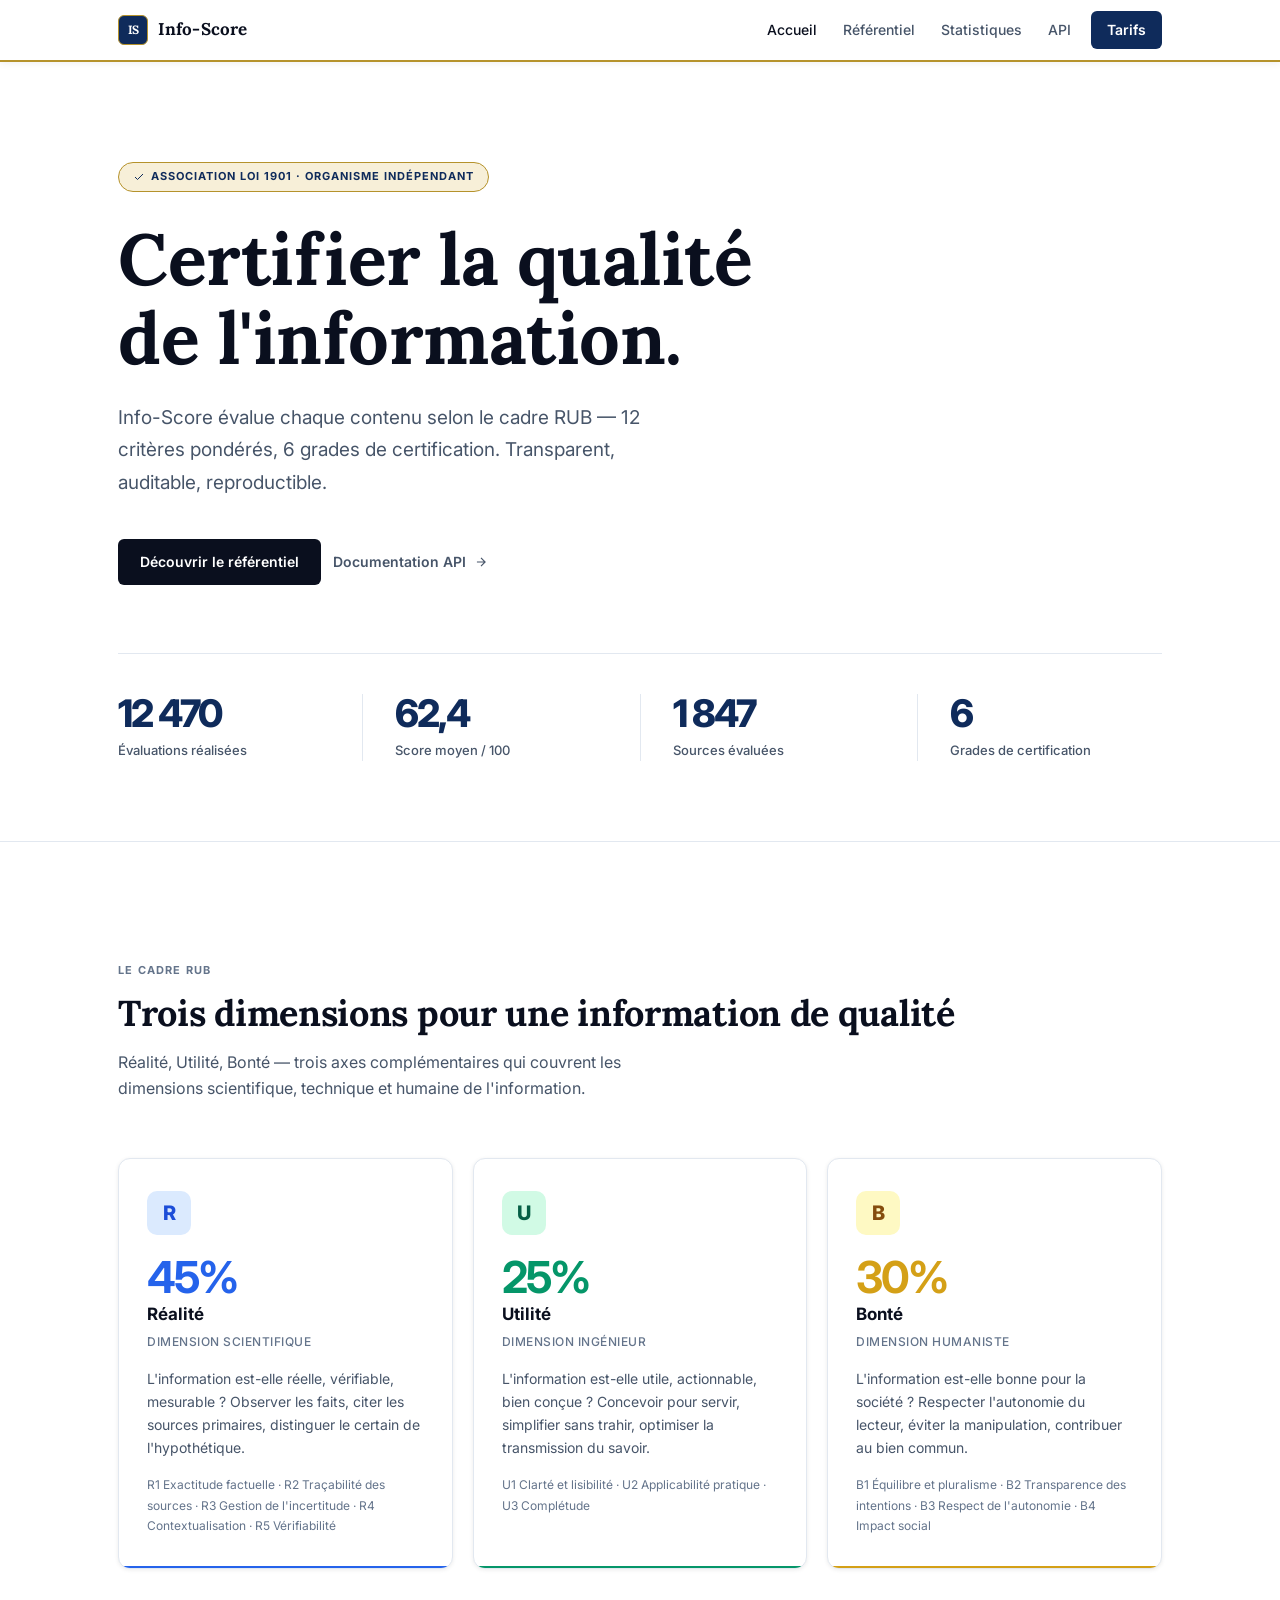
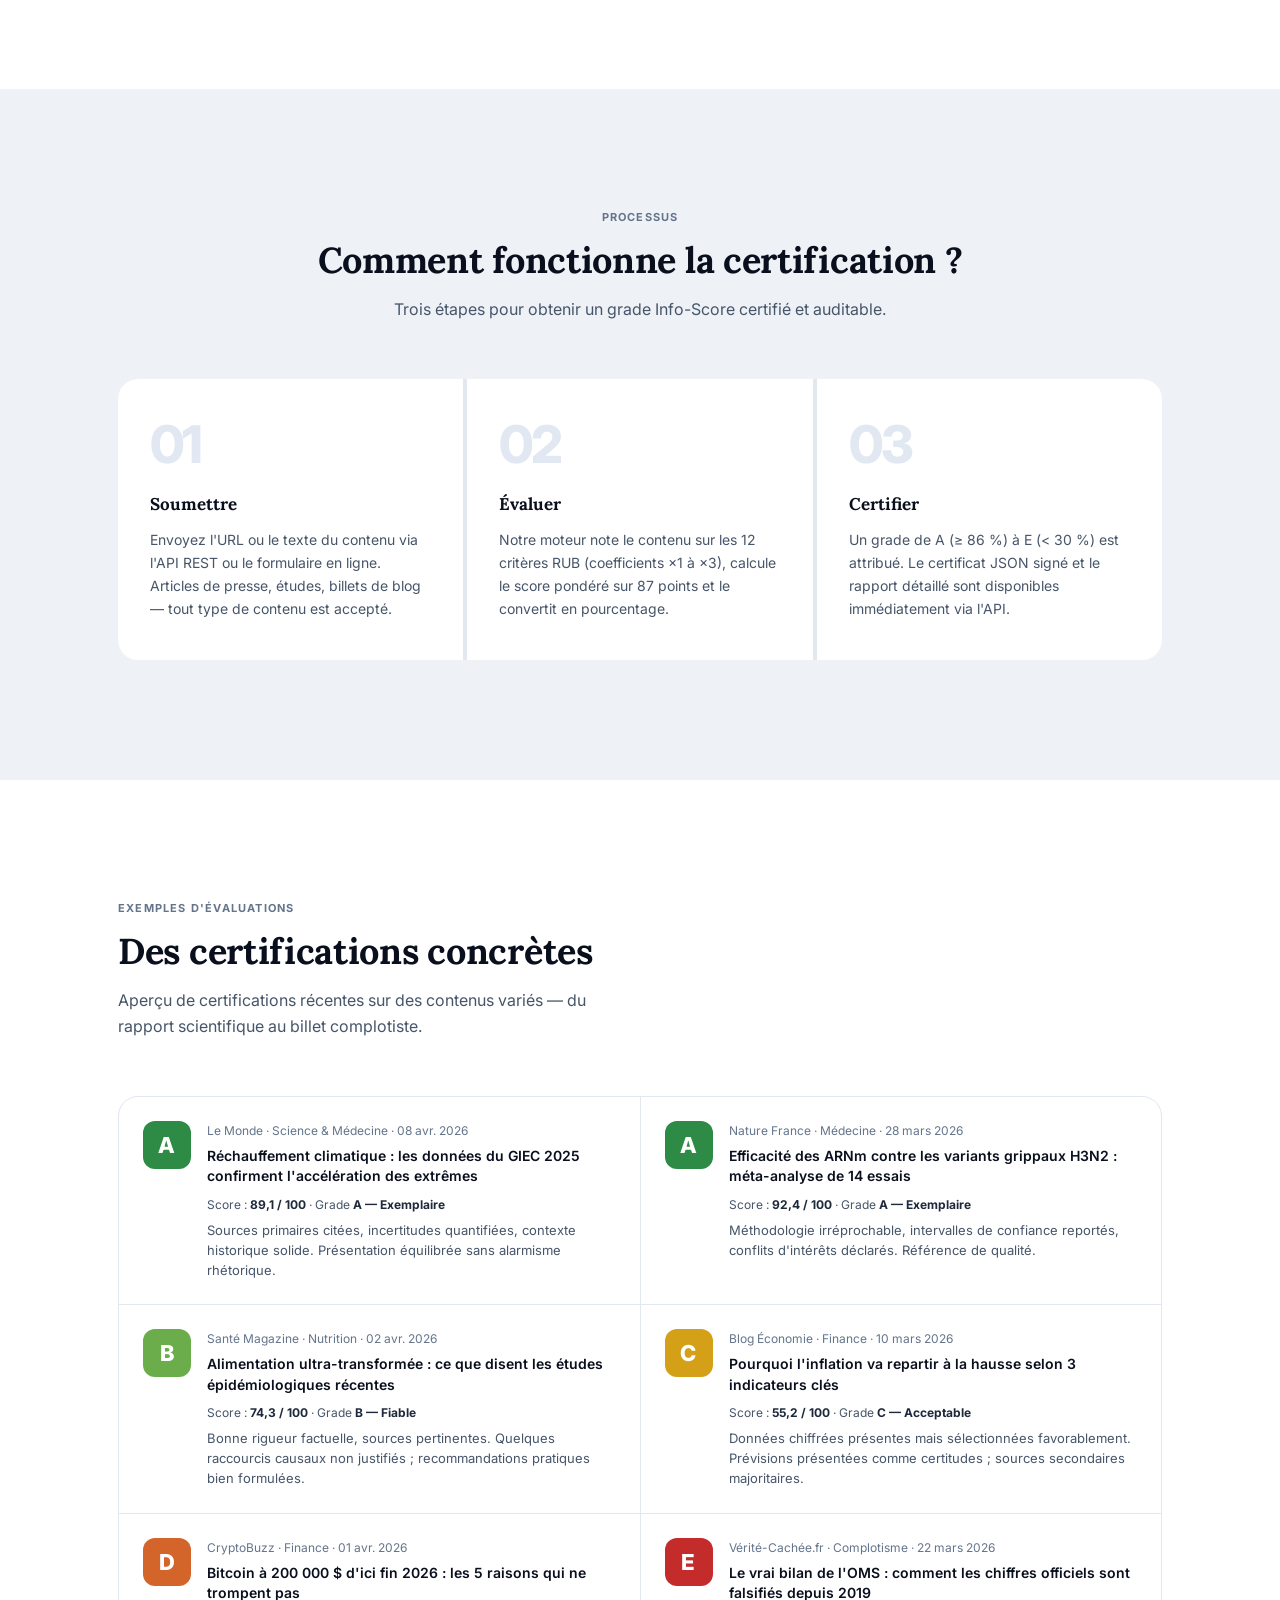
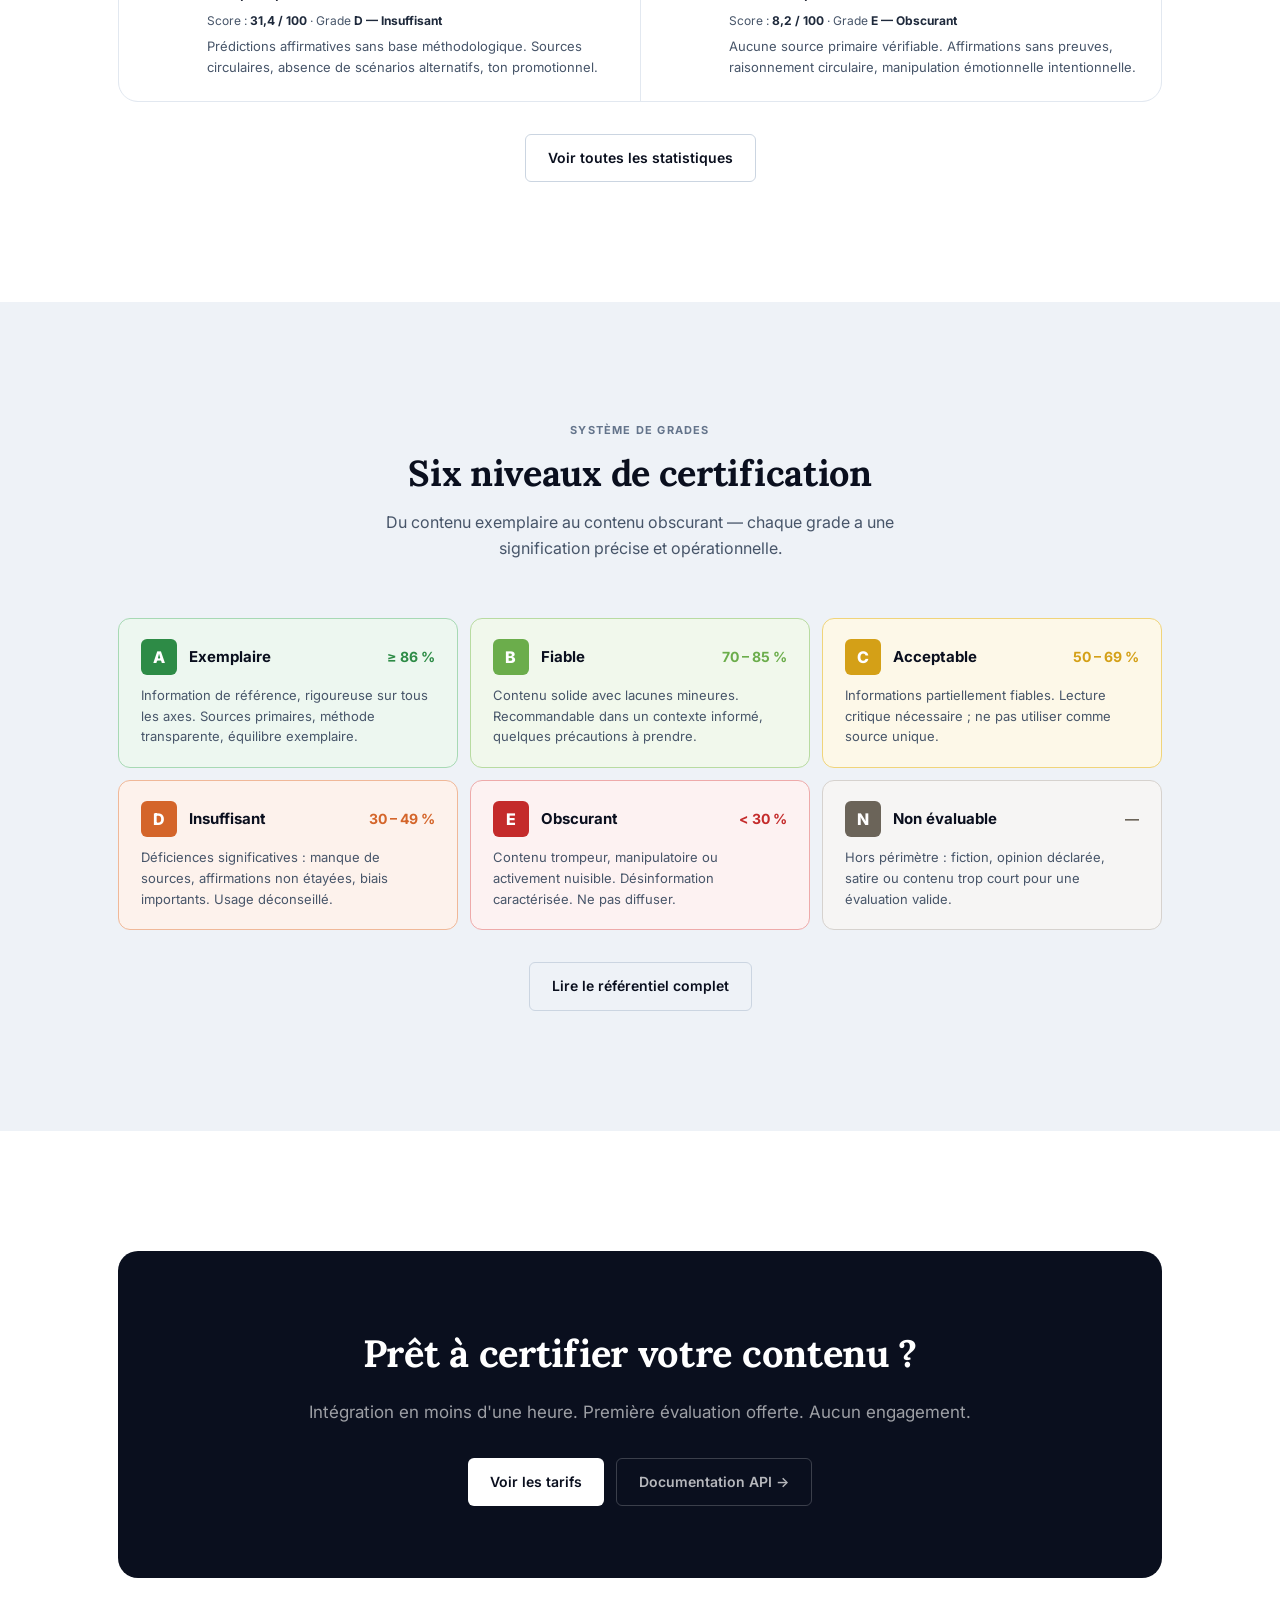
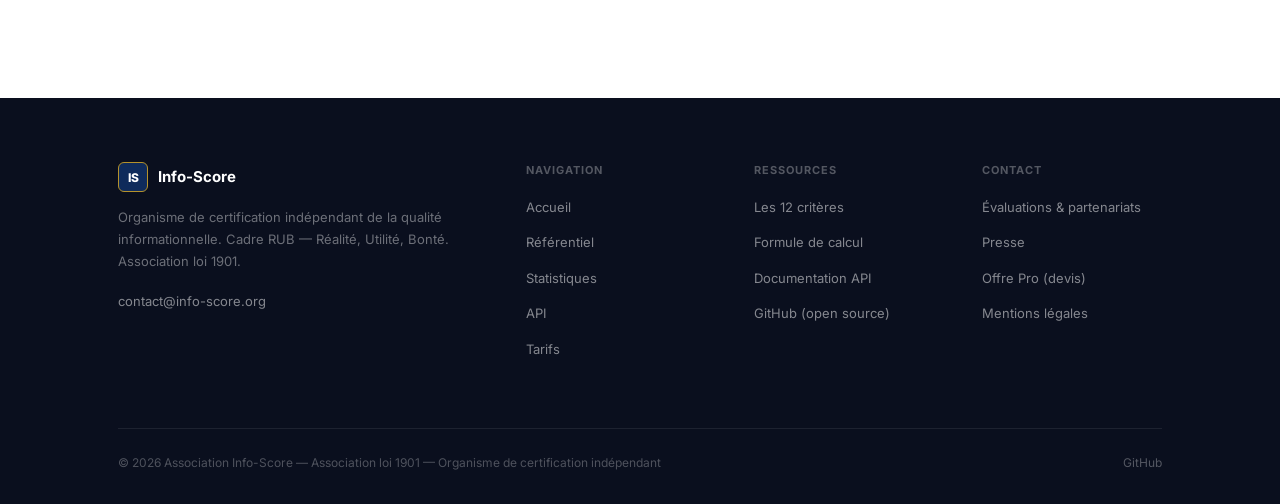
==== commit 8986793f: "feat: relooking officiel — couleurs Pace, Inter+Lora, favicon, OG image - style.css : couleurs grade" ====
--- a/index.html
+++ b/index.html
@@ -6,16 +6,17 @@
   <title>Info-Score — Certifier la qualité de l'information</title>
   <meta name="description" content="Info-Score est un organisme de certification indépendant de la qualité informationnelle. Cadre RUB, 12 critères, 6 grades. Association loi 1901.">
   <link rel="icon" type="image/svg+xml" href="favicon.svg">
-  <meta property="og:type" content="website">
-  <meta property="og:site_name" content="Info-Score">
   <meta property="og:title" content="Info-Score — Certifier la qualité de l'information">
   <meta property="og:description" content="Info-Score est un organisme de certification indépendant de la qualité informationnelle. Cadre RUB, 12 critères, 6 grades. Association loi 1901.">
+  <meta property="og:image" content="https://info-score.org/og-image.png">
+  <meta property="og:image:width" content="1200">
+  <meta property="og:image:height" content="630">
+  <meta property="og:image:type" content="image/png">
+  <meta property="og:type" content="website">
   <meta property="og:url" content="https://info-score.org/">
-  <meta property="og:image" content="https://info-score.org/og-image.svg">
-  <meta name="twitter:card" content="summary_large_image">
   <link rel="preconnect" href="https://fonts.googleapis.com">
   <link rel="preconnect" href="https://fonts.gstatic.com" crossorigin>
-  <link href="https://fonts.googleapis.com/css2?family=Space+Grotesk:wght@400;500;600;700&display=swap" rel="stylesheet">
+  <link href="https://fonts.googleapis.com/css2?family=Inter:wght@400;500;600;700&family=Lora:ital,wght@0,400;0,700;1,400&display=swap" rel="stylesheet">
   <link rel="stylesheet" href="style.css">
 </head>
 <body>
@@ -26,7 +27,7 @@
     <div class="container">
       <div class="nav__inner">
         <a href="index.html" class="nav__logo">
-          <svg class="nav__logo-mark" viewBox="0 0 32 32" aria-hidden="true"><path d="M16 2 L28 7 L28 17 C28 23.5 22.5 29 16 31 C9.5 29 4 23.5 4 17 L4 7 Z" fill="#0f2b5b"/><circle cx="16" cy="10.5" r="2" fill="#ffffff"/><rect x="14" y="14" width="4" height="10" rx="1.5" fill="#ffffff"/></svg>
+          <div class="nav__logo-mark">IS</div>
           Info-Score
         </a>
         <div class="nav__links" id="navLinks">
@@ -310,7 +311,7 @@
       <div class="footer__grid">
         <div>
           <div class="footer__brand">
-            <svg class="nav__logo-mark" viewBox="0 0 32 32" aria-hidden="true"><path d="M16 2 L28 7 L28 17 C28 23.5 22.5 29 16 31 C9.5 29 4 23.5 4 17 L4 7 Z" fill="#0f2b5b"/><circle cx="16" cy="10.5" r="2" fill="#ffffff"/><rect x="14" y="14" width="4" height="10" rx="1.5" fill="#ffffff"/></svg>
+            <div class="nav__logo-mark">IS</div>
             <div class="footer__brand-name">Info-Score</div>
           </div>
           <p class="footer__brand-desc">Organisme de certification indépendant de la qualité informationnelle. Cadre RUB — Réalité, Utilité, Bonté. Association loi 1901.</p>
@@ -346,7 +347,7 @@
         </div>
       </div>
       <div class="footer__bottom">
-        <div>© 2026 Association Info-Score — Association loi 1901 — Organisme de certification indépendant — Référentiel RUB v1.0</div>
+        <div>© 2026 Association Info-Score — Association loi 1901 — Organisme de certification indépendant</div>
         <a href="https://github.com/Info-Score/info-score" target="_blank" rel="noopener" style="color:rgba(255,255,255,.3);transition:color .2s;" onmouseover="this.style.color='rgba(255,255,255,.7)'" onmouseout="this.style.color='rgba(255,255,255,.3)'">GitHub</a>
       </div>
     </div>
--- a/style.css
+++ b/style.css
@@ -1,11 +1,12 @@
 /* ============================================================
    Info-Score v2 — Design System
-   Minimaliste radical · Space Grotesk · Accent deep navy
+   Institutionnel · Inter + Lora · Accent deep navy + gold
    ============================================================ */
 
 /* ---- Design tokens ---- */
 :root {
-  --font: 'Space Grotesk', system-ui, -apple-system, sans-serif;
+  --font:         'Inter', system-ui, -apple-system, sans-serif;
+  --font-heading: 'Lora', Georgia, 'Times New Roman', serif;
 
   /* Neutrals */
   --ink:       #0a0f1e;
@@ -17,16 +18,18 @@
   --surface-3: #e2e8f2;
   --accent:    #0f2b5b;
   --accent-h:  #1a3a6b;
+  --gold:      #b5922b;
+  --gold-light:#f7efd8;
   --border:    #e2e8f0;
   --border-2:  #cbd5e1;
 
-  /* Grade palette */
-  --ga: #16a34a; --ga-bg: #f0fdf4; --ga-bd: #bbf7d0;
-  --gb: #2563eb; --gb-bg: #eff6ff; --gb-bd: #bfdbfe;
-  --gc: #ca8a04; --gc-bg: #fefce8; --gc-bd: #fef08a;
-  --gd: #ea580c; --gd-bg: #fff7ed; --gd-bd: #fed7aa;
-  --ge: #dc2626; --ge-bg: #fef2f2; --ge-bd: #fecaca;
-  --gn: #64748b; --gn-bg: #f8fafc; --gn-bd: #e2e8f0;
+  /* Grade palette — source de vérité : Pace */
+  --ga: #2D8B46; --ga-bg: #edf7f0; --ga-bd: #a7d9b4;
+  --gb: #6BAD4B; --gb-bg: #f1f8ec; --gb-bd: #b8dba1;
+  --gc: #D4A017; --gc-bg: #fdf8e8; --gc-bd: #f0d47a;
+  --gd: #D4652A; --gd-bg: #fdf2ec; --gd-bd: #f0b898;
+  --ge: #C42B2B; --ge-bg: #fdf2f2; --ge-bd: #eeaaaa;
+  --gn: #6B6459; --gn-bg: #f6f5f4; --gn-bd: #d6d2ce;
 
   /* Scale */
   --section:   120px;
@@ -55,6 +58,7 @@
   -webkit-font-smoothing: antialiased;
   -moz-osx-font-smoothing: grayscale;
 }
+h1, h2, h3 { font-family: var(--font-heading); }
 img, svg { max-width: 100%; display: block; }
 a { color: inherit; text-decoration: none; }
 button { font-family: inherit; }
@@ -75,7 +79,7 @@
   background: rgba(255,255,255,.97);
   backdrop-filter: blur(12px);
   -webkit-backdrop-filter: blur(12px);
-  border-bottom: 2px solid var(--surface-3);
+  border-bottom: 2px solid var(--gold);
   box-shadow: 0 1px 8px rgba(10,15,30,.07);
 }
 .nav__inner {
@@ -85,11 +89,15 @@
 }
 .nav__logo {
   display: flex; align-items: center; gap: 10px;
-  font-weight: 800; font-size: 17px; color: var(--ink);
-  letter-spacing: -.4px; flex-shrink: 0;
+  font-family: var(--font-heading); font-weight: 700; font-size: 17px; color: var(--ink);
+  letter-spacing: .1px; flex-shrink: 0;
 }
 .nav__logo-mark {
-  width: 30px; height: 30px; flex-shrink: 0;
+  width: 30px; height: 30px;
+  background: var(--accent); border-radius: var(--r);
+  display: flex; align-items: center; justify-content: center;
+  font-size: 12px; font-weight: 800; color: #fff; letter-spacing: -.5px;
+  border: 1.5px solid var(--gold);
 }
 .nav__links { display: flex; align-items: center; gap: 2px; }
 .nav__link {
@@ -119,15 +127,17 @@
 }
 .hero__label {
   display: inline-flex; align-items: center; gap: 6px;
-  font-size: 12px; font-weight: 600; letter-spacing: .5px;
-  text-transform: uppercase; color: var(--ink-3);
-  padding: 5px 12px; border: 1px solid var(--border);
+  font-size: 11px; font-weight: 700; letter-spacing: 1px;
+  text-transform: uppercase; color: var(--accent);
+  padding: 5px 14px; border: 1px solid var(--gold);
+  background: var(--gold-light);
   border-radius: 100px; margin-bottom: 28px;
 }
 .hero__title {
-  font-size: clamp(40px, 6.5vw, 80px);
-  font-weight: 700; line-height: 1.06;
-  letter-spacing: -2.5px; color: var(--ink);
+  font-family: var(--font-heading);
+  font-size: clamp(38px, 6vw, 72px);
+  font-weight: 700; line-height: 1.1;
+  letter-spacing: -.5px; color: var(--ink);
   margin-bottom: 24px; max-width: 880px;
 }
 .hero__sub {
@@ -217,8 +227,9 @@
   text-transform: uppercase; color: var(--ink-4); margin-bottom: 12px;
 }
 .section-title {
+  font-family: var(--font-heading);
   font-size: clamp(22px, 3vw, 36px); font-weight: 700;
-  letter-spacing: -.8px; line-height: 1.2; margin-bottom: 14px;
+  letter-spacing: -.3px; line-height: 1.2; margin-bottom: 14px;
 }
 .section-sub {
   font-size: 16px; color: var(--ink-3); line-height: 1.65;
@@ -233,10 +244,12 @@
   padding: 72px 0 60px;
   background: var(--surface-2);
   border-bottom: 2px solid var(--surface-3);
+  border-top: 3px solid var(--gold);
 }
 .page-header h1 {
+  font-family: var(--font-heading);
   font-size: clamp(28px, 4vw, 52px);
-  font-weight: 700; letter-spacing: -1.2px;
+  font-weight: 700; letter-spacing: -.3px;
   line-height: 1.12; margin-bottom: 16px;
 }
 .page-header p {
@@ -273,7 +286,7 @@
 .rub-card::after {
   content: ''; position: absolute; bottom: 0; left: 0; right: 0; height: 2px;
 }
-.rub-card--R::after { background: var(--gb); }
+.rub-card--R::after { background: #2563eb; }
 .rub-card--U::after { background: #059669; }
 .rub-card--B::after { background: var(--gc); }
 .rub-letter {
@@ -285,7 +298,7 @@
 .rub-letter--U { background: #d1fae5; color: #065f46; }
 .rub-letter--B { background: #fef9c3; color: #854d0e; }
 .rub-pct { font-size: 44px; font-weight: 700; letter-spacing: -2px; line-height: 1; margin-bottom: 2px; }
-.rub-pct--R { color: var(--gb); }
+.rub-pct--R { color: #2563eb; }
 .rub-pct--U { color: #059669; }
 .rub-pct--B { color: var(--gc); }
 .rub-name  { font-size: 17px; font-weight: 700; margin-bottom: 4px; }
@@ -300,7 +313,7 @@
 }
 .step__num {
   font-size: 52px; font-weight: 800; letter-spacing: -3px;
-  color: var(--ink-4); margin-bottom: 20px; line-height: 1; user-select: none;
+  color: var(--surface-3); margin-bottom: 20px; line-height: 1; user-select: none;
 }
 .step__title { font-size: 17px; font-weight: 700; margin-bottom: 10px; }
 .step__desc  { font-size: 14px; color: var(--ink-3); line-height: 1.65; }
@@ -543,7 +556,7 @@
 .param-opt  { font-size: 11px; color: var(--ink-4); }
 
 /* ---- Alert boxes ---- */
-.note { background: #eff6ff; border-left: 3px solid var(--gb); border-radius: 0 var(--r) var(--r) 0; padding: 14px 18px; font-size: 14px; color: #1e3a8a; margin: 14px 0; line-height: 1.6; }
+.note { background: #eff6ff; border-left: 3px solid #2563eb; border-radius: 0 var(--r) var(--r) 0; padding: 14px 18px; font-size: 14px; color: #1e3a8a; margin: 14px 0; line-height: 1.6; }
 .warn { background: #fefce8; border-left: 3px solid var(--gc); border-radius: 0 var(--r) var(--r) 0; padding: 14px 18px; font-size: 14px; color: #78350f; margin: 14px 0; line-height: 1.6; }
 
 /* ---- Base URL box ---- */
@@ -554,7 +567,7 @@
   background: var(--ink); border-radius: var(--r-xl);
   padding: 72px 48px; text-align: center; color: #fff;
 }
-.cta-block h2 { font-size: clamp(24px, 3vw, 38px); font-weight: 700; letter-spacing: -1px; margin-bottom: 14px; }
+.cta-block h2 { font-family: var(--font-heading); font-size: clamp(24px, 3vw, 38px); font-weight: 700; letter-spacing: -.3px; margin-bottom: 14px; }
 .cta-block p  { font-size: 17px; color: rgba(255,255,255,.6); margin-bottom: 32px; line-height: 1.65; }
 .cta-block .btn--light { background: #fff; color: var(--ink); }
 .cta-block .btn--light:hover { background: #f1f5f9; }
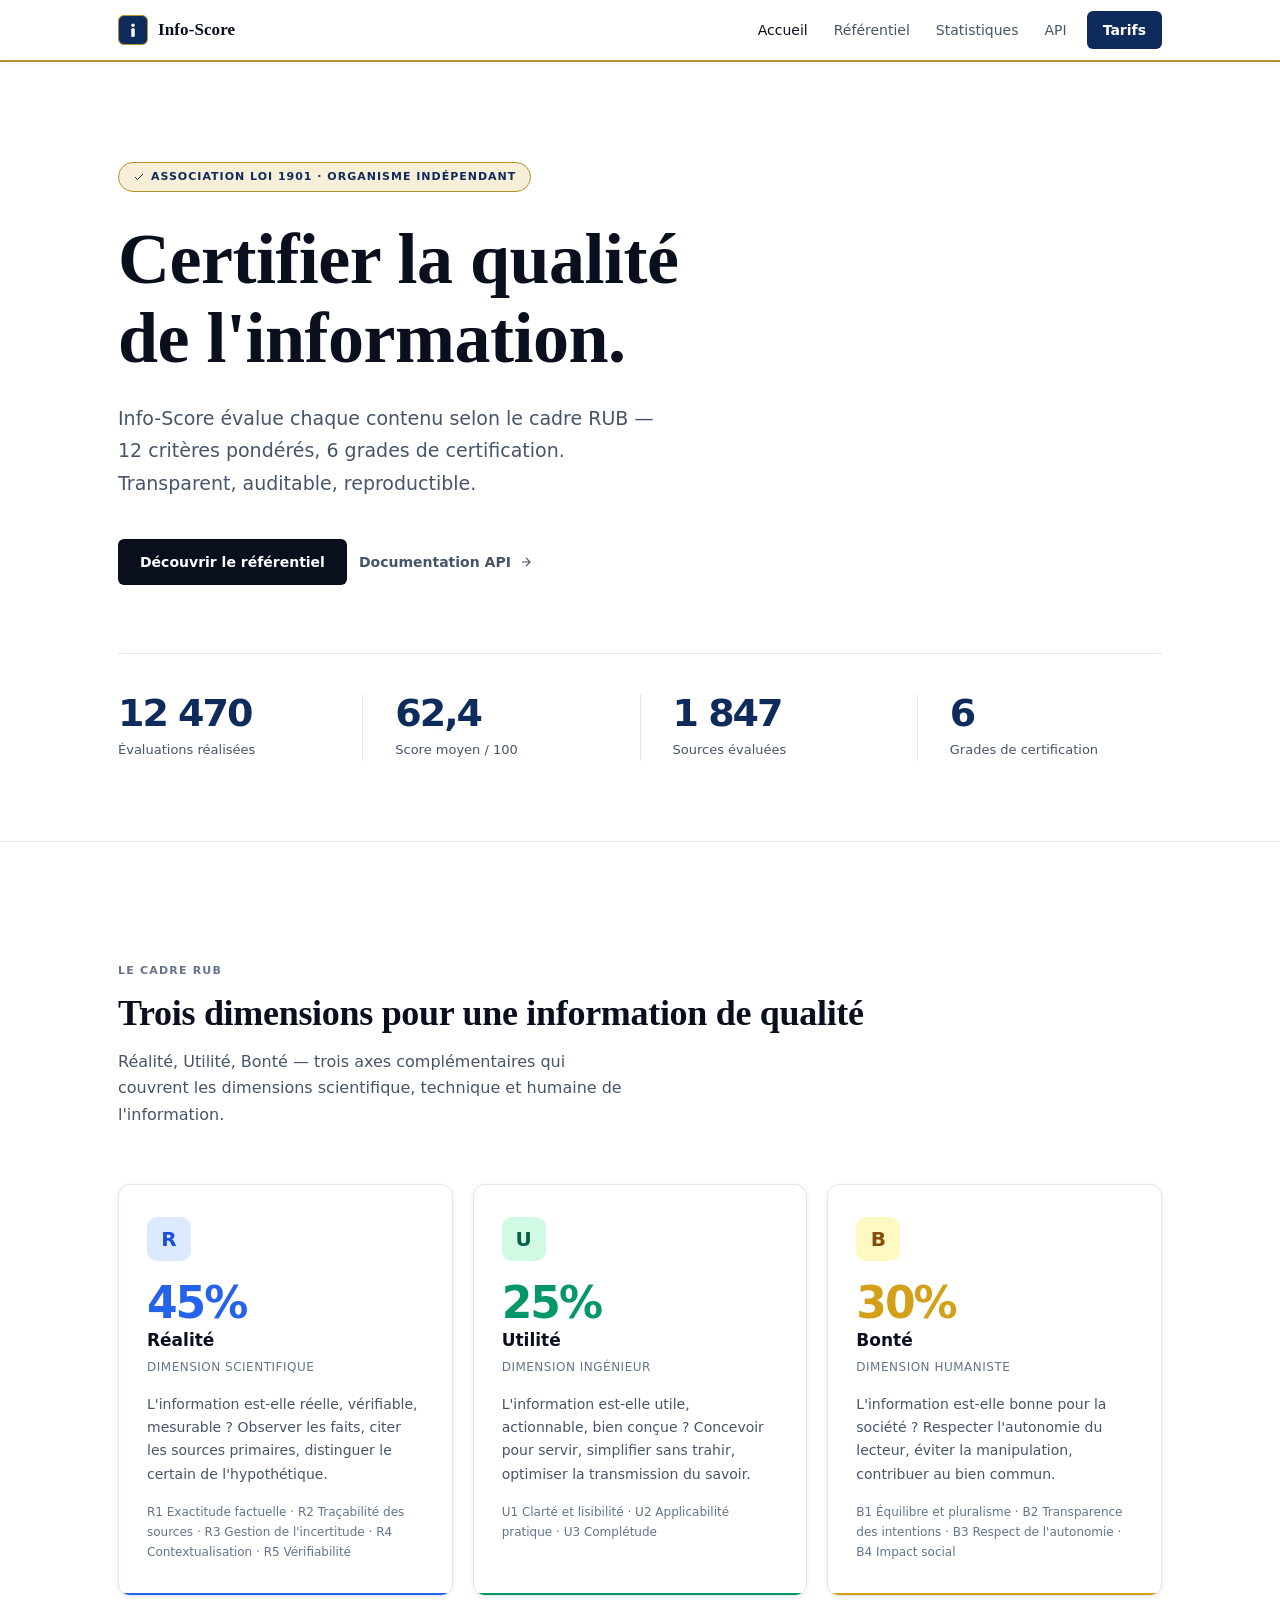
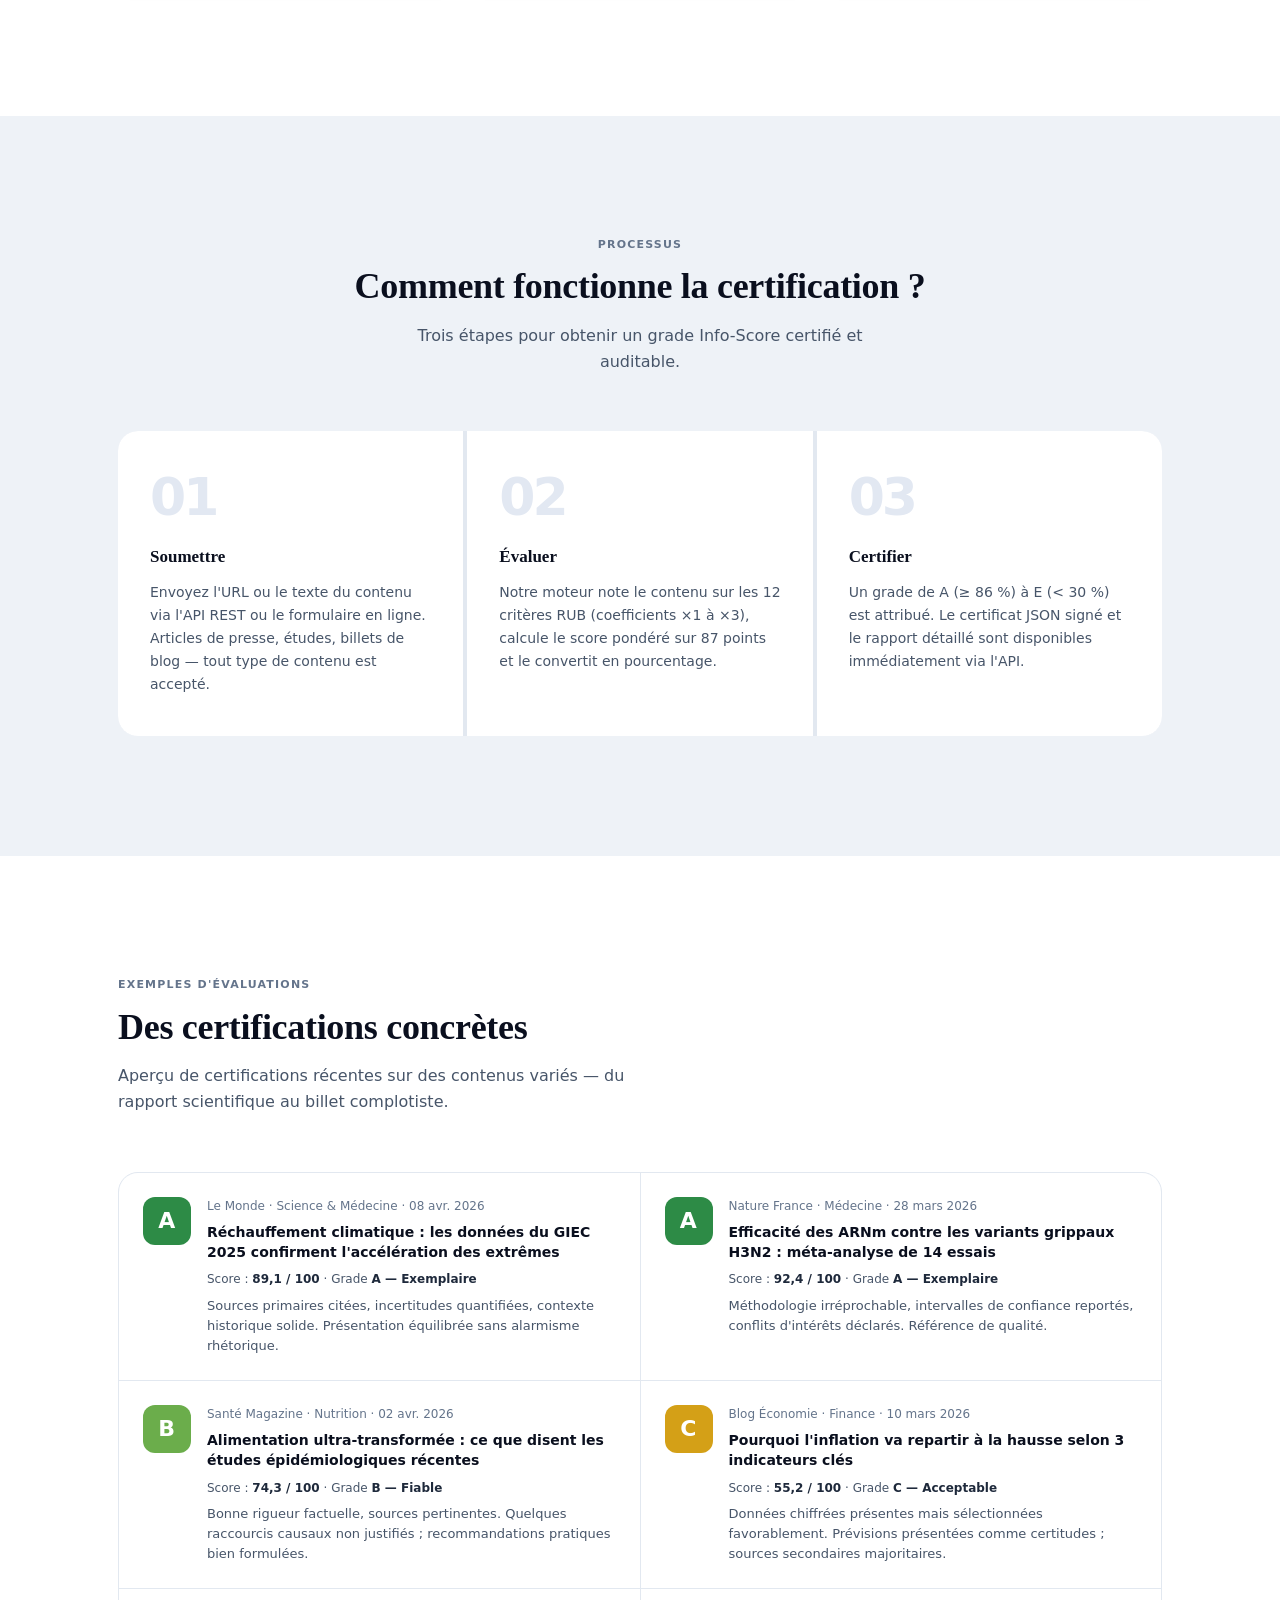
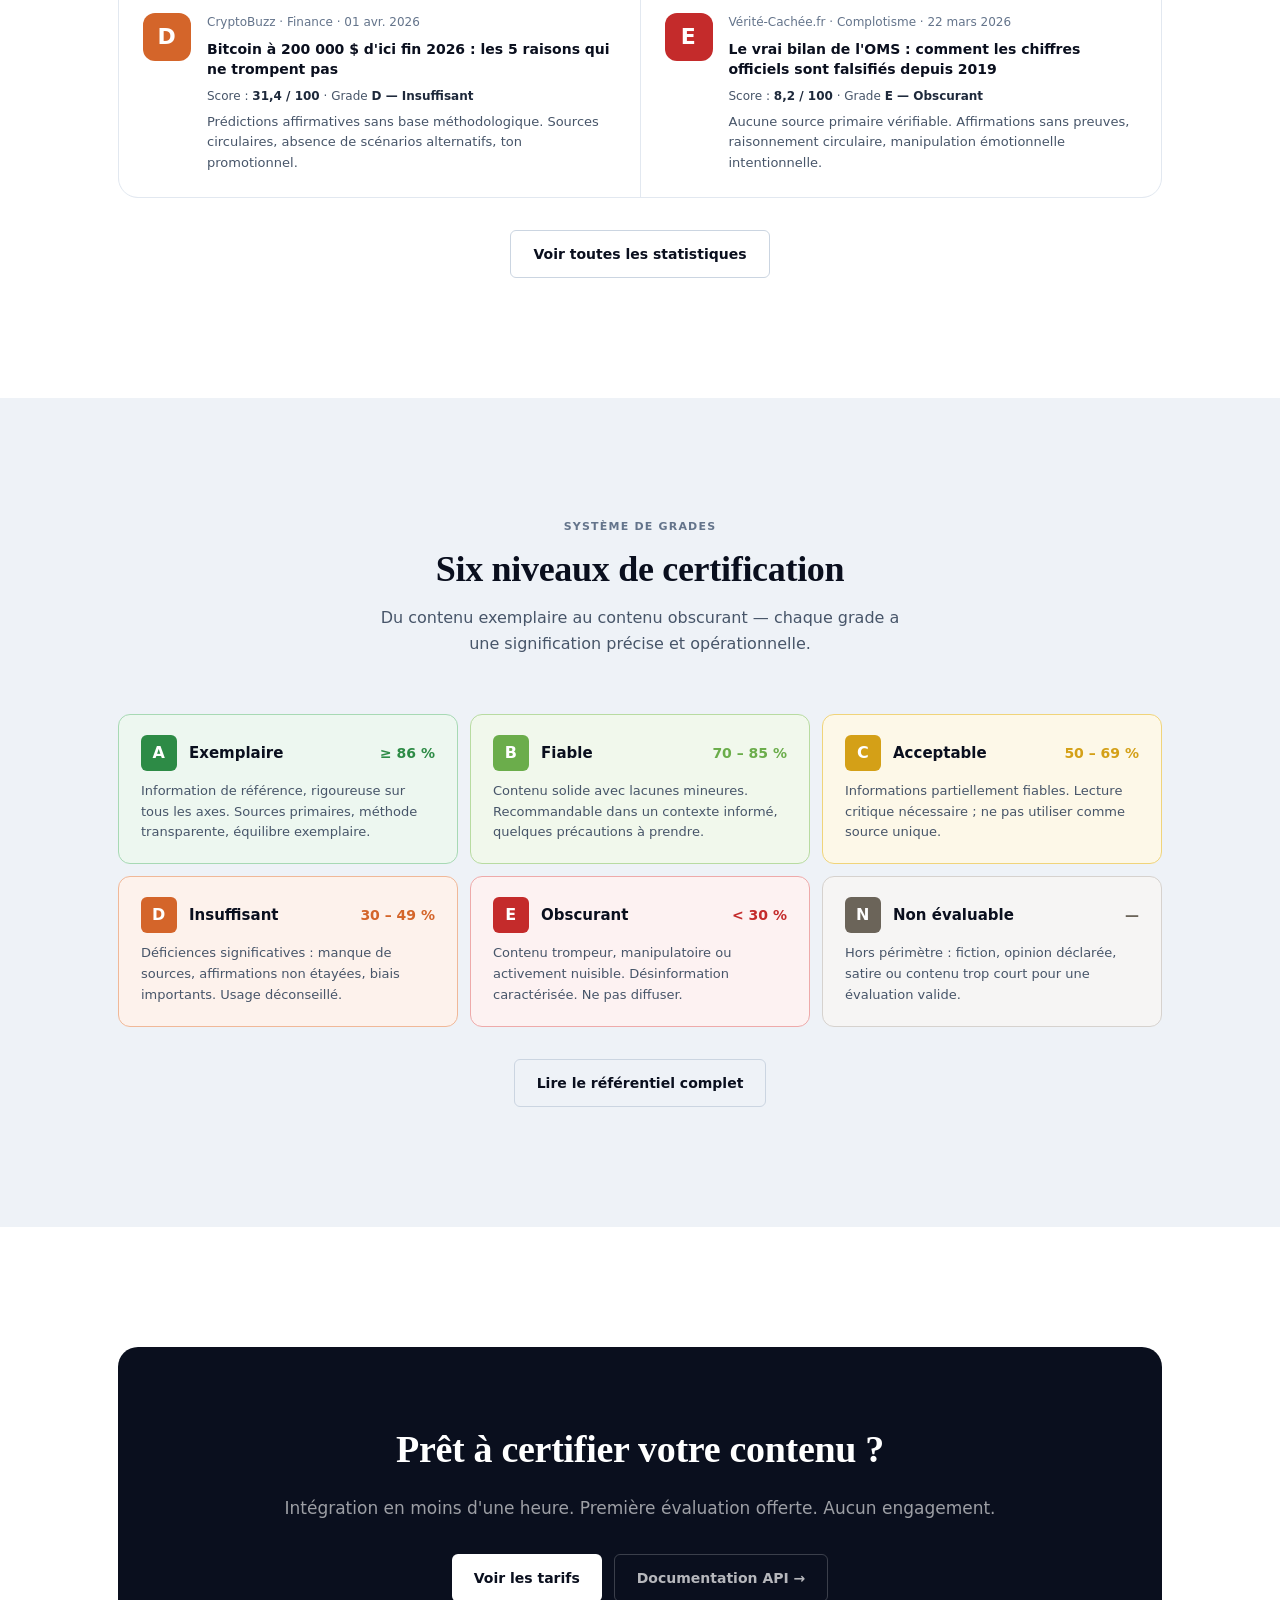
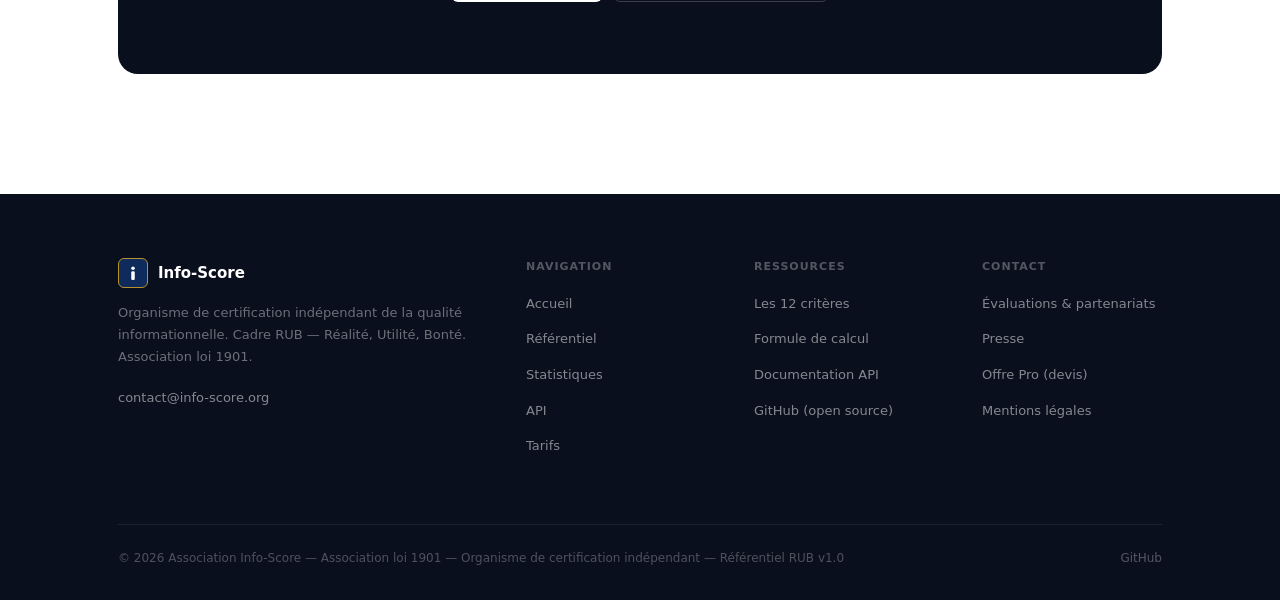
==== commit 9728bd42: "chore: générer og-image.png Pillow 1200x630 + corriger meta og - Remplace og-image.svg par une image" ====
--- a/index.html
+++ b/index.html
@@ -6,17 +6,16 @@
   <title>Info-Score — Certifier la qualité de l'information</title>
   <meta name="description" content="Info-Score est un organisme de certification indépendant de la qualité informationnelle. Cadre RUB, 12 critères, 6 grades. Association loi 1901.">
   <link rel="icon" type="image/svg+xml" href="favicon.svg">
+  <meta property="og:type" content="website">
+  <meta property="og:site_name" content="Info-Score">
   <meta property="og:title" content="Info-Score — Certifier la qualité de l'information">
   <meta property="og:description" content="Info-Score est un organisme de certification indépendant de la qualité informationnelle. Cadre RUB, 12 critères, 6 grades. Association loi 1901.">
+  <meta property="og:url" content="https://info-score.org/">
   <meta property="og:image" content="https://info-score.org/og-image.png">
-  <meta property="og:image:width" content="1200">
-  <meta property="og:image:height" content="630">
-  <meta property="og:image:type" content="image/png">
-  <meta property="og:type" content="website">
-  <meta property="og:url" content="https://info-score.org/">
+  <meta name="twitter:card" content="summary_large_image">
   <link rel="preconnect" href="https://fonts.googleapis.com">
   <link rel="preconnect" href="https://fonts.gstatic.com" crossorigin>
-  <link href="https://fonts.googleapis.com/css2?family=Inter:wght@400;500;600;700&family=Lora:ital,wght@0,400;0,700;1,400&display=swap" rel="stylesheet">
+  <link href="https://fonts.googleapis.com/css2?family=Space+Grotesk:wght@400;500;600;700&display=swap" rel="stylesheet">
   <link rel="stylesheet" href="style.css">
 </head>
 <body>
@@ -27,7 +26,7 @@
     <div class="container">
       <div class="nav__inner">
         <a href="index.html" class="nav__logo">
-          <div class="nav__logo-mark">IS</div>
+          <svg class="nav__logo-mark" viewBox="0 0 32 32" aria-hidden="true"><path d="M16 2 L28 7 L28 17 C28 23.5 22.5 29 16 31 C9.5 29 4 23.5 4 17 L4 7 Z" fill="#0f2b5b"/><circle cx="16" cy="10.5" r="2" fill="#ffffff"/><rect x="14" y="14" width="4" height="10" rx="1.5" fill="#ffffff"/></svg>
           Info-Score
         </a>
         <div class="nav__links" id="navLinks">
@@ -311,7 +310,7 @@
       <div class="footer__grid">
         <div>
           <div class="footer__brand">
-            <div class="nav__logo-mark">IS</div>
+            <svg class="nav__logo-mark" viewBox="0 0 32 32" aria-hidden="true"><path d="M16 2 L28 7 L28 17 C28 23.5 22.5 29 16 31 C9.5 29 4 23.5 4 17 L4 7 Z" fill="#0f2b5b"/><circle cx="16" cy="10.5" r="2" fill="#ffffff"/><rect x="14" y="14" width="4" height="10" rx="1.5" fill="#ffffff"/></svg>
             <div class="footer__brand-name">Info-Score</div>
           </div>
           <p class="footer__brand-desc">Organisme de certification indépendant de la qualité informationnelle. Cadre RUB — Réalité, Utilité, Bonté. Association loi 1901.</p>
@@ -347,7 +346,7 @@
         </div>
       </div>
       <div class="footer__bottom">
-        <div>© 2026 Association Info-Score — Association loi 1901 — Organisme de certification indépendant</div>
+        <div>© 2026 Association Info-Score — Association loi 1901 — Organisme de certification indépendant — Référentiel RUB v1.0</div>
         <a href="https://github.com/Info-Score/info-score" target="_blank" rel="noopener" style="color:rgba(255,255,255,.3);transition:color .2s;" onmouseover="this.style.color='rgba(255,255,255,.7)'" onmouseout="this.style.color='rgba(255,255,255,.3)'">GitHub</a>
       </div>
     </div>
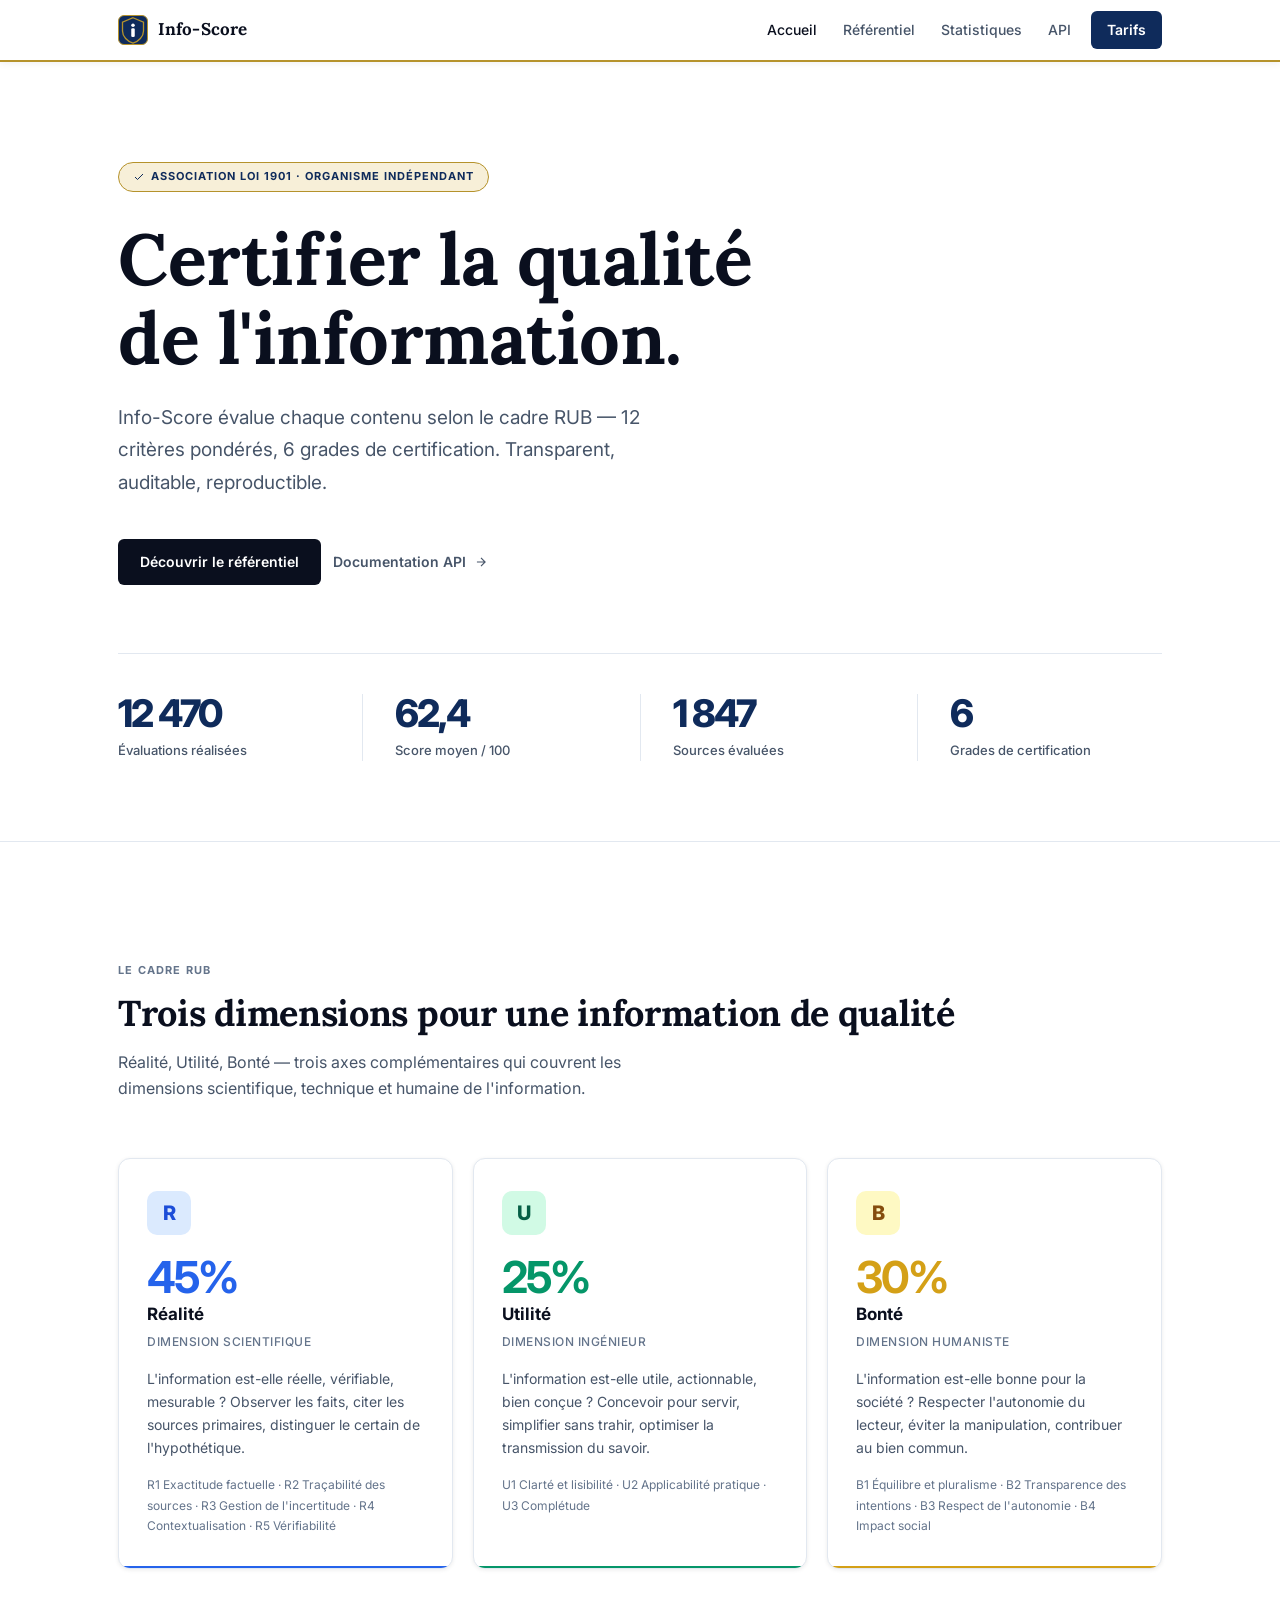
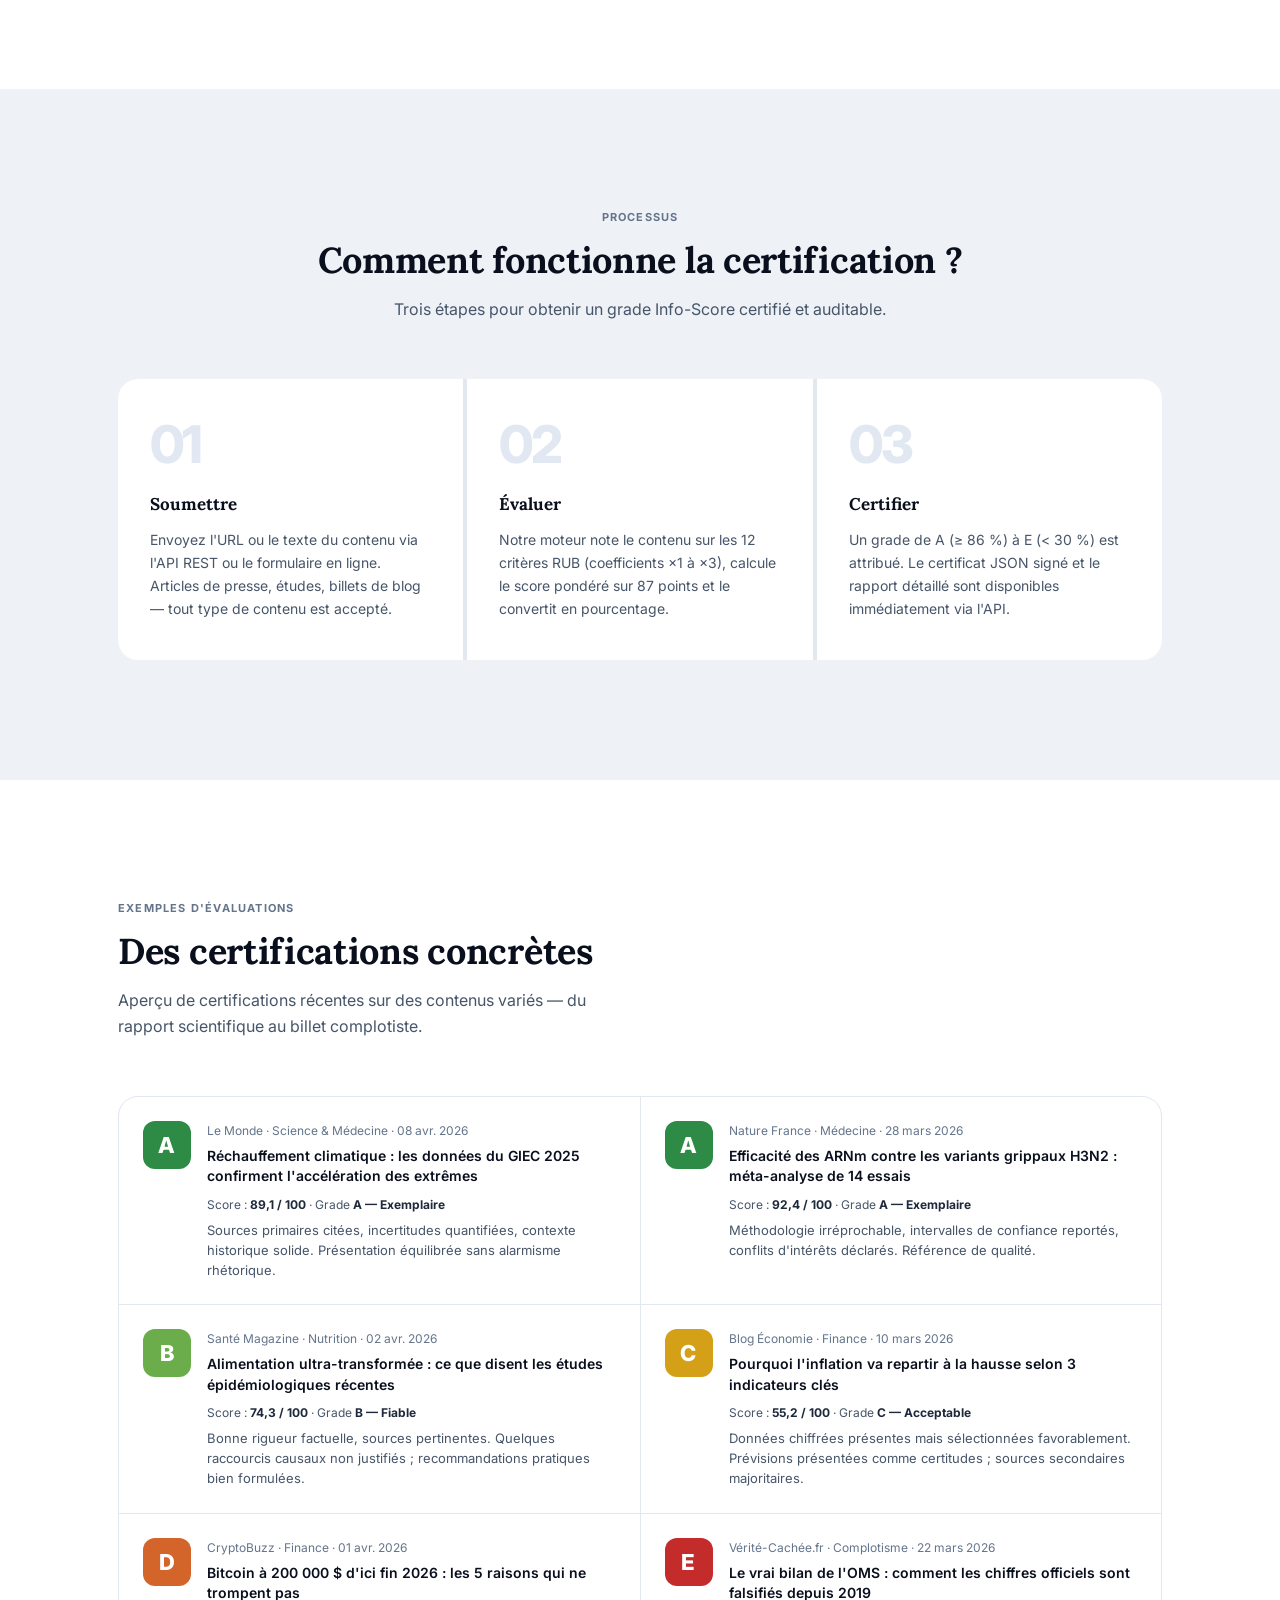
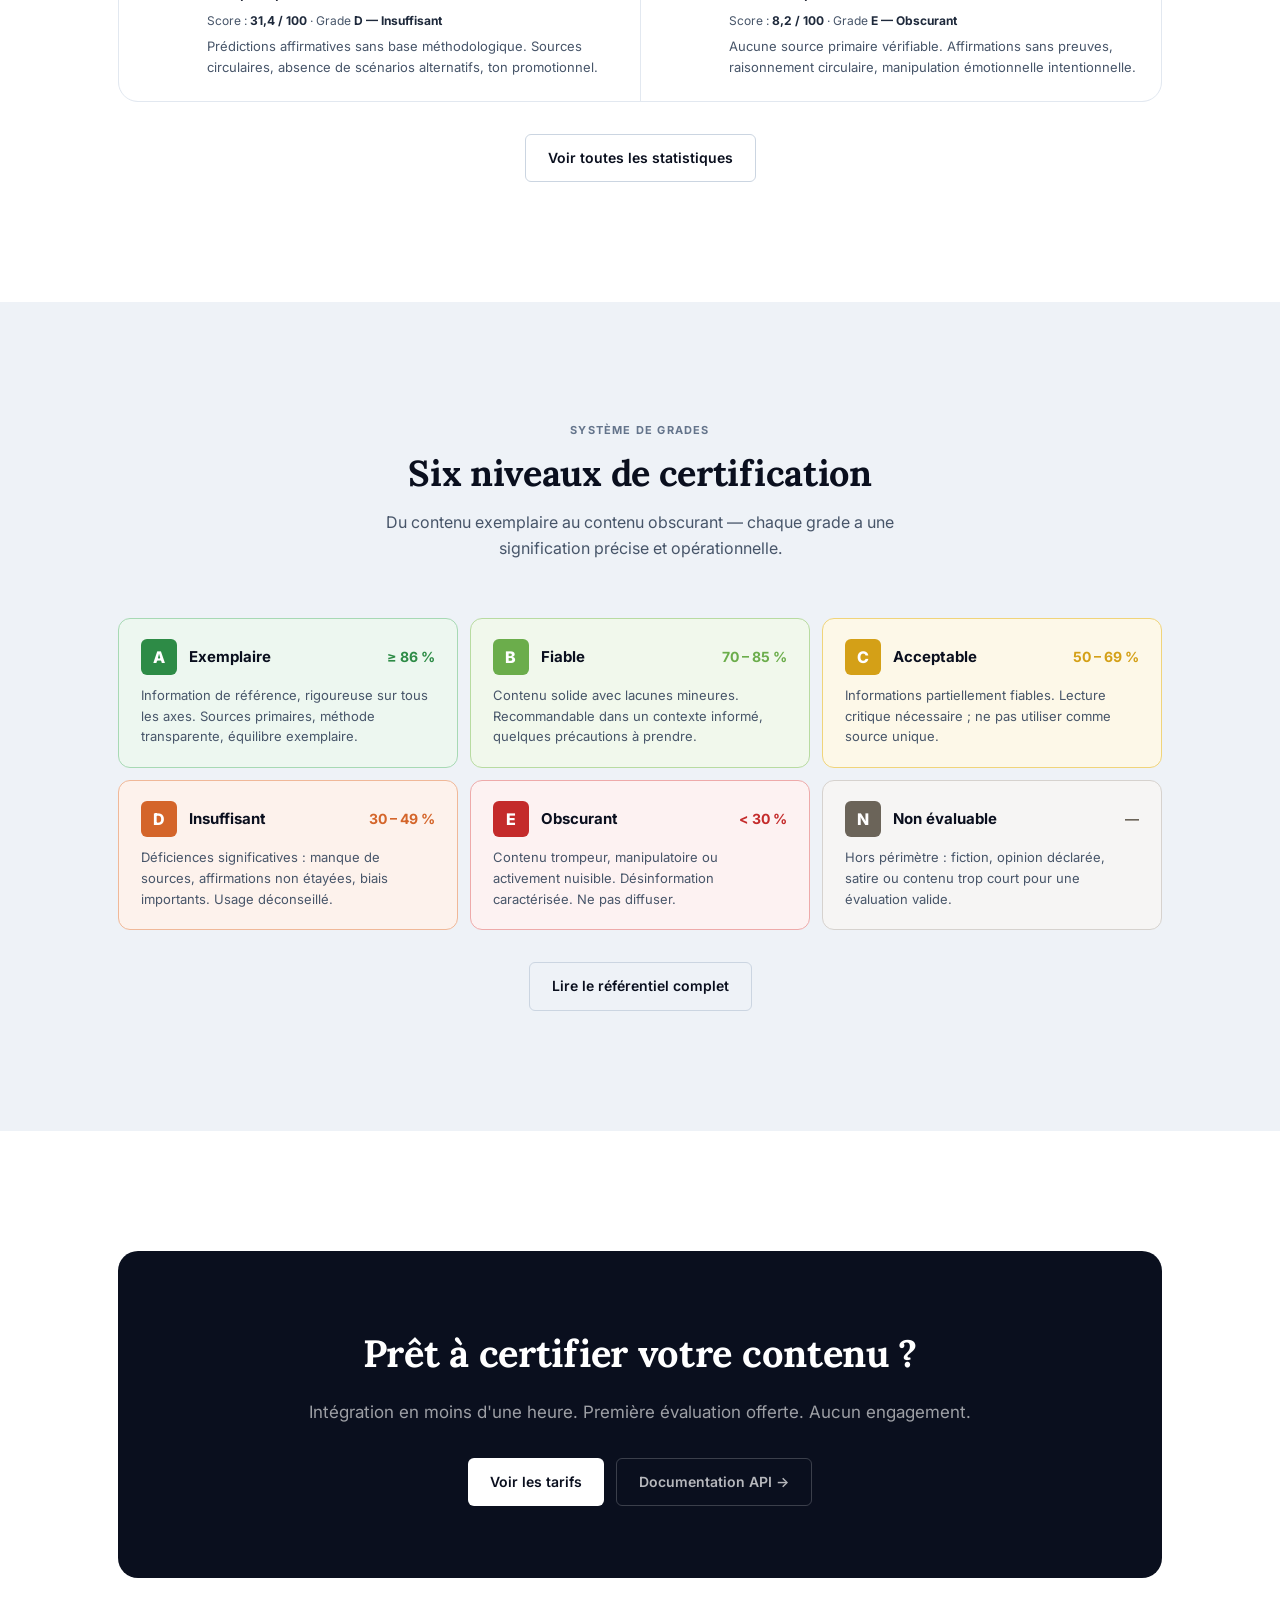
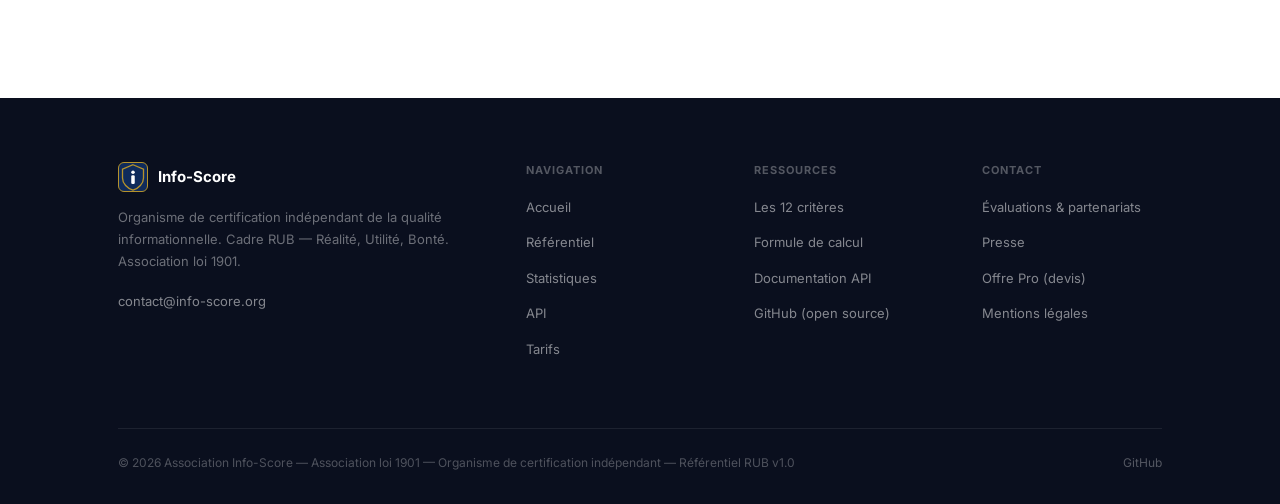
==== commit 3e0f4583: "merge: intégrer commits remote + relooking officiel Pace - Résolution conflits : conservation SVG lo" ====
--- a/index.html
+++ b/index.html
@@ -12,10 +12,13 @@
   <meta property="og:description" content="Info-Score est un organisme de certification indépendant de la qualité informationnelle. Cadre RUB, 12 critères, 6 grades. Association loi 1901.">
   <meta property="og:url" content="https://info-score.org/">
   <meta property="og:image" content="https://info-score.org/og-image.png">
+  <meta property="og:image:width" content="1200">
+  <meta property="og:image:height" content="630">
+  <meta property="og:image:type" content="image/png">
   <meta name="twitter:card" content="summary_large_image">
   <link rel="preconnect" href="https://fonts.googleapis.com">
   <link rel="preconnect" href="https://fonts.gstatic.com" crossorigin>
-  <link href="https://fonts.googleapis.com/css2?family=Space+Grotesk:wght@400;500;600;700&display=swap" rel="stylesheet">
+  <link href="https://fonts.googleapis.com/css2?family=Inter:wght@400;500;600;700&family=Lora:ital,wght@0,400;0,700;1,400&display=swap" rel="stylesheet">
   <link rel="stylesheet" href="style.css">
 </head>
 <body>
@@ -26,7 +29,7 @@
     <div class="container">
       <div class="nav__inner">
         <a href="index.html" class="nav__logo">
-          <svg class="nav__logo-mark" viewBox="0 0 32 32" aria-hidden="true"><path d="M16 2 L28 7 L28 17 C28 23.5 22.5 29 16 31 C9.5 29 4 23.5 4 17 L4 7 Z" fill="#0f2b5b"/><circle cx="16" cy="10.5" r="2" fill="#ffffff"/><rect x="14" y="14" width="4" height="10" rx="1.5" fill="#ffffff"/></svg>
+          <svg class="nav__logo-mark" viewBox="0 0 32 32" aria-hidden="true"><path d="M16 2 L28 7 L28 17 C28 23.5 22.5 29 16 31 C9.5 29 4 23.5 4 17 L4 7 Z" fill="#0f2b5b" stroke="#b5922b" stroke-width="1.5"/><circle cx="16" cy="10.5" r="2" fill="#ffffff"/><rect x="14" y="14" width="4" height="10" rx="1.5" fill="#ffffff"/></svg>
           Info-Score
         </a>
         <div class="nav__links" id="navLinks">
@@ -310,7 +313,7 @@
       <div class="footer__grid">
         <div>
           <div class="footer__brand">
-            <svg class="nav__logo-mark" viewBox="0 0 32 32" aria-hidden="true"><path d="M16 2 L28 7 L28 17 C28 23.5 22.5 29 16 31 C9.5 29 4 23.5 4 17 L4 7 Z" fill="#0f2b5b"/><circle cx="16" cy="10.5" r="2" fill="#ffffff"/><rect x="14" y="14" width="4" height="10" rx="1.5" fill="#ffffff"/></svg>
+            <svg class="nav__logo-mark" viewBox="0 0 32 32" aria-hidden="true"><path d="M16 2 L28 7 L28 17 C28 23.5 22.5 29 16 31 C9.5 29 4 23.5 4 17 L4 7 Z" fill="#0f2b5b" stroke="#b5922b" stroke-width="1.5"/><circle cx="16" cy="10.5" r="2" fill="#ffffff"/><rect x="14" y="14" width="4" height="10" rx="1.5" fill="#ffffff"/></svg>
             <div class="footer__brand-name">Info-Score</div>
           </div>
           <p class="footer__brand-desc">Organisme de certification indépendant de la qualité informationnelle. Cadre RUB — Réalité, Utilité, Bonté. Association loi 1901.</p>
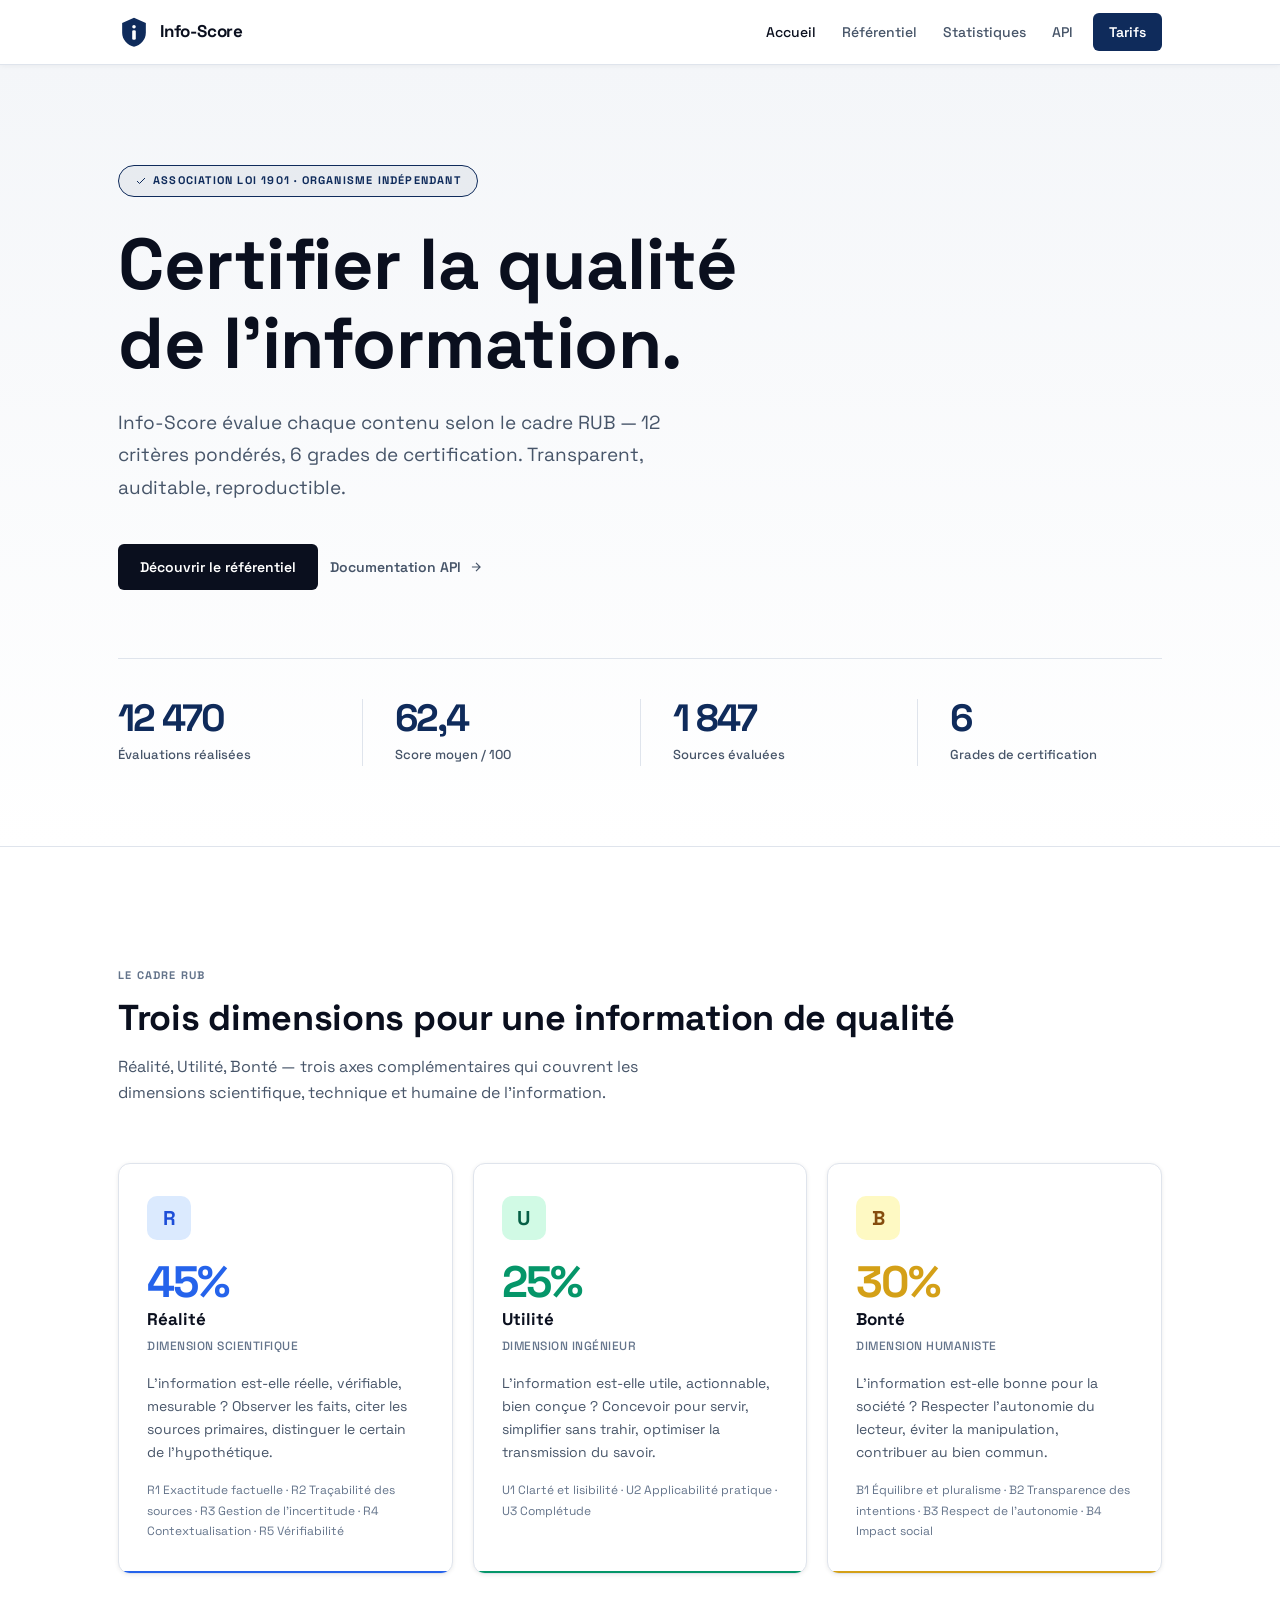
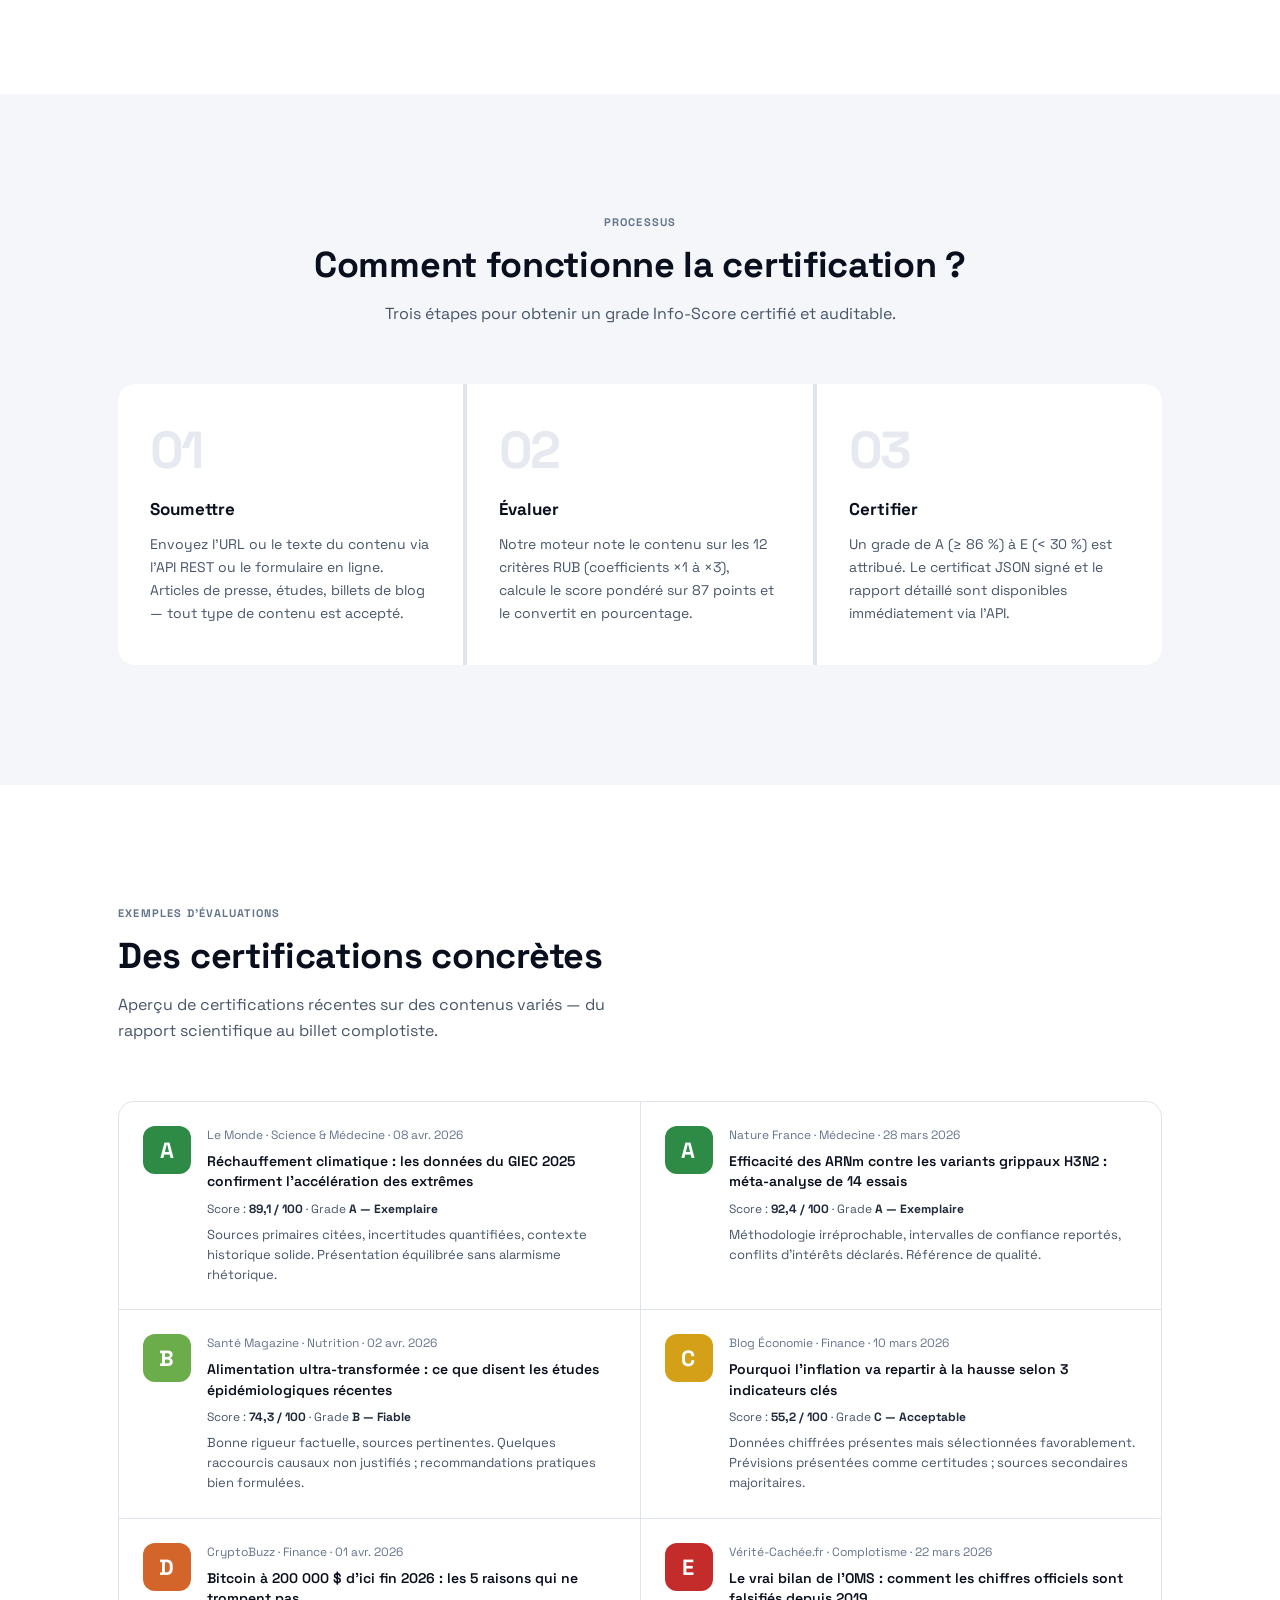
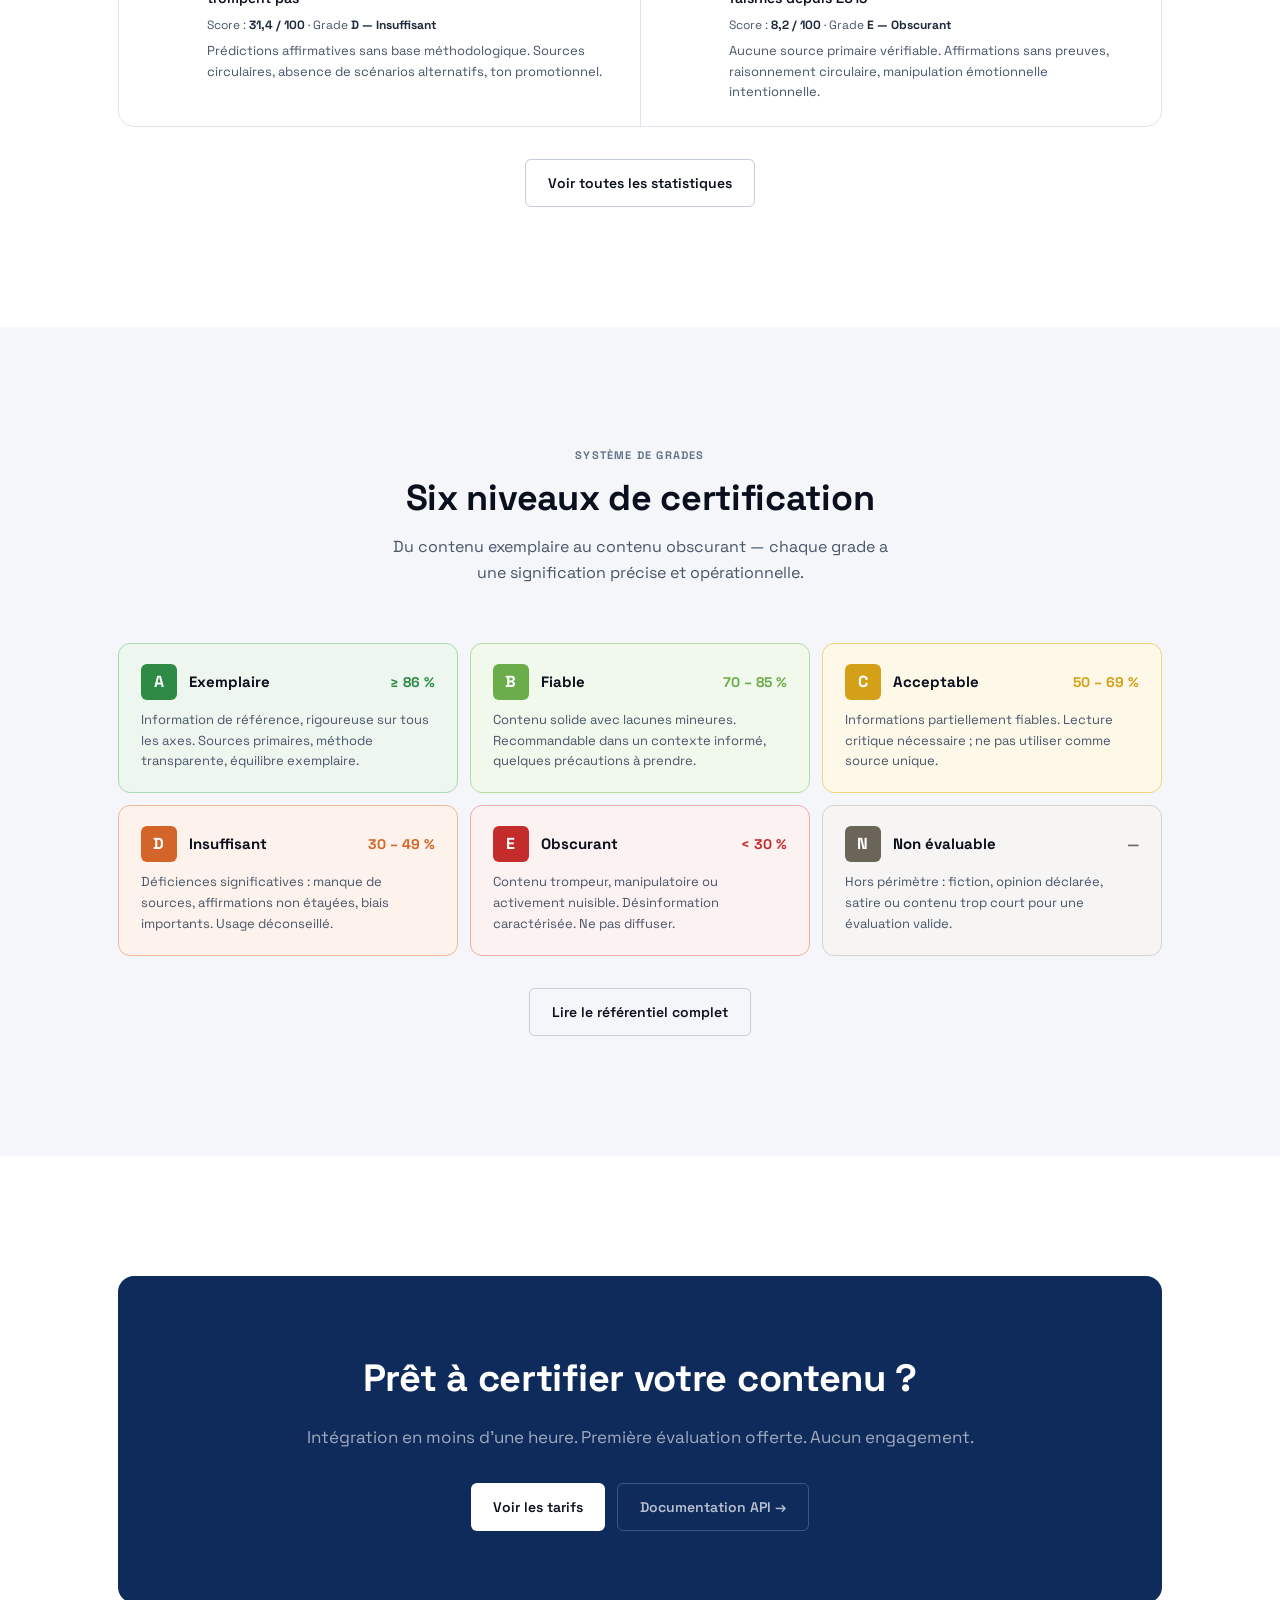
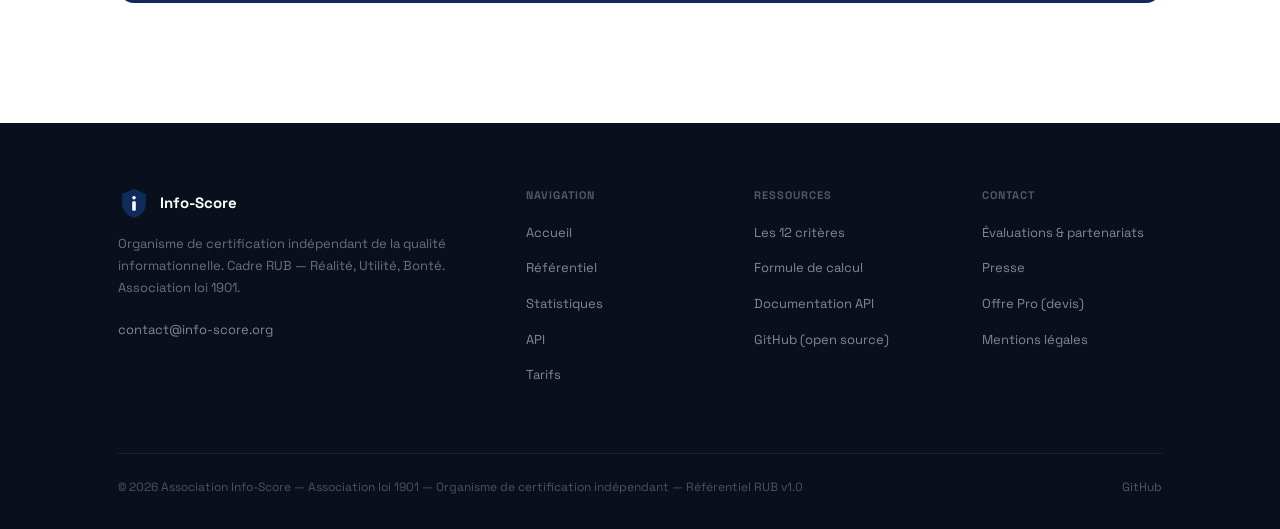
==== commit 8a9f1d82: "feat: refonte v3 — Space Grotesk, logo bouclier, og-image Pace - CSS: passage à Space Grotesk, desig" ====
--- a/index.html
+++ b/index.html
@@ -18,7 +18,7 @@
   <meta name="twitter:card" content="summary_large_image">
   <link rel="preconnect" href="https://fonts.googleapis.com">
   <link rel="preconnect" href="https://fonts.gstatic.com" crossorigin>
-  <link href="https://fonts.googleapis.com/css2?family=Inter:wght@400;500;600;700&family=Lora:ital,wght@0,400;0,700;1,400&display=swap" rel="stylesheet">
+  <link href="https://fonts.googleapis.com/css2?family=Space+Grotesk:wght@400;500;600;700&display=swap" rel="stylesheet">
   <link rel="stylesheet" href="style.css">
 </head>
 <body>
@@ -29,7 +29,7 @@
     <div class="container">
       <div class="nav__inner">
         <a href="index.html" class="nav__logo">
-          <svg class="nav__logo-mark" viewBox="0 0 32 32" aria-hidden="true"><path d="M16 2 L28 7 L28 17 C28 23.5 22.5 29 16 31 C9.5 29 4 23.5 4 17 L4 7 Z" fill="#0f2b5b" stroke="#b5922b" stroke-width="1.5"/><circle cx="16" cy="10.5" r="2" fill="#ffffff"/><rect x="14" y="14" width="4" height="10" rx="1.5" fill="#ffffff"/></svg>
+          <img src="logo.svg" alt="Info-Score" class="nav__logo-img" width="32" height="32">
           Info-Score
         </a>
         <div class="nav__links" id="navLinks">
@@ -313,7 +313,7 @@
       <div class="footer__grid">
         <div>
           <div class="footer__brand">
-            <svg class="nav__logo-mark" viewBox="0 0 32 32" aria-hidden="true"><path d="M16 2 L28 7 L28 17 C28 23.5 22.5 29 16 31 C9.5 29 4 23.5 4 17 L4 7 Z" fill="#0f2b5b" stroke="#b5922b" stroke-width="1.5"/><circle cx="16" cy="10.5" r="2" fill="#ffffff"/><rect x="14" y="14" width="4" height="10" rx="1.5" fill="#ffffff"/></svg>
+            <img src="logo.svg" alt="Info-Score" class="nav__logo-img" width="24" height="24">
             <div class="footer__brand-name">Info-Score</div>
           </div>
           <p class="footer__brand-desc">Organisme de certification indépendant de la qualité informationnelle. Cadre RUB — Réalité, Utilité, Bonté. Association loi 1901.</p>
--- a/style.css
+++ b/style.css
@@ -1,12 +1,12 @@
 /* ============================================================
-   Info-Score v2 — Design System
-   Institutionnel · Inter + Lora · Accent deep navy + gold
+   Info-Score v3 — Design System
+   Institutionnel · Space Grotesk · Accent deep navy
    ============================================================ */
 
 /* ---- Design tokens ---- */
 :root {
-  --font:         'Inter', system-ui, -apple-system, sans-serif;
-  --font-heading: 'Lora', Georgia, 'Times New Roman', serif;
+  --font:         'Space Grotesk', system-ui, -apple-system, sans-serif;
+  --font-heading: 'Space Grotesk', system-ui, -apple-system, sans-serif;
 
   /* Neutrals */
   --ink:       #0a0f1e;
@@ -14,14 +14,14 @@
   --ink-3:     #475569;
   --ink-4:     #64748b;
   --surface:   #ffffff;
-  --surface-2: #eef2f7;
-  --surface-3: #e2e8f2;
+  --surface-2: #f4f6f9;
+  --surface-3: #e6eaf0;
   --accent:    #0f2b5b;
-  --accent-h:  #1a3a6b;
+  --accent-h:  #163873;
   --gold:      #b5922b;
   --gold-light:#f7efd8;
-  --border:    #e2e8f0;
-  --border-2:  #cbd5e1;
+  --border:    #dfe4ec;
+  --border-2:  #c4cdd9;
 
   /* Grade palette — source de vérité : Pace */
   --ga: #2D8B46; --ga-bg: #edf7f0; --ga-bd: #a7d9b4;
@@ -36,7 +36,7 @@
   --container: 1100px;
   --r:         6px;
   --r-lg:      12px;
-  --r-xl:      20px;
+  --r-xl:      16px;
 
   /* Shadow */
   --sh-sm: 0 1px 4px rgba(10,15,30,.08);
@@ -58,7 +58,7 @@
   -webkit-font-smoothing: antialiased;
   -moz-osx-font-smoothing: grayscale;
 }
-h1, h2, h3 { font-family: var(--font-heading); }
+h1, h2, h3 { font-family: var(--font-heading); font-weight: 700; }
 img, svg { max-width: 100%; display: block; }
 a { color: inherit; text-decoration: none; }
 button { font-family: inherit; }
@@ -76,28 +76,24 @@
 /* ---- Navigation ---- */
 .nav {
   position: sticky; top: 0; z-index: 200;
-  background: rgba(255,255,255,.97);
-  backdrop-filter: blur(12px);
-  -webkit-backdrop-filter: blur(12px);
-  border-bottom: 2px solid var(--gold);
-  box-shadow: 0 1px 8px rgba(10,15,30,.07);
+  background: rgba(255,255,255,.98);
+  backdrop-filter: blur(14px);
+  -webkit-backdrop-filter: blur(14px);
+  border-bottom: 1px solid var(--border);
+  box-shadow: 0 1px 6px rgba(10,15,30,.05);
 }
 .nav__inner {
   display: flex; align-items: center;
   justify-content: space-between;
-  height: 60px; gap: 8px;
+  height: 64px; gap: 8px;
 }
 .nav__logo {
   display: flex; align-items: center; gap: 10px;
   font-family: var(--font-heading); font-weight: 700; font-size: 17px; color: var(--ink);
-  letter-spacing: .1px; flex-shrink: 0;
-}
-.nav__logo-mark {
-  width: 30px; height: 30px;
-  background: var(--accent); border-radius: var(--r);
-  display: flex; align-items: center; justify-content: center;
-  font-size: 12px; font-weight: 800; color: #fff; letter-spacing: -.5px;
-  border: 1.5px solid var(--gold);
+  letter-spacing: -.2px; flex-shrink: 0;
+}
+.nav__logo-img {
+  width: 32px; height: 32px;
 }
 .nav__links { display: flex; align-items: center; gap: 2px; }
 .nav__link {
@@ -124,13 +120,14 @@
 .hero {
   padding: 100px 0 80px;
   border-bottom: 1px solid var(--border);
+  background: linear-gradient(180deg, var(--surface-2) 0%, var(--surface) 100%);
 }
 .hero__label {
   display: inline-flex; align-items: center; gap: 6px;
-  font-size: 11px; font-weight: 700; letter-spacing: 1px;
+  font-size: 11px; font-weight: 700; letter-spacing: 1.2px;
   text-transform: uppercase; color: var(--accent);
-  padding: 5px 14px; border: 1px solid var(--gold);
-  background: var(--gold-light);
+  padding: 6px 16px; border: 1px solid var(--accent);
+  background: rgba(15,43,91,.06);
   border-radius: 100px; margin-bottom: 28px;
 }
 .hero__title {
@@ -242,9 +239,9 @@
 /* ---- Page header (interior) ---- */
 .page-header {
   padding: 72px 0 60px;
-  background: var(--surface-2);
-  border-bottom: 2px solid var(--surface-3);
-  border-top: 3px solid var(--gold);
+  background: linear-gradient(180deg, var(--surface-2) 0%, var(--surface) 100%);
+  border-bottom: 1px solid var(--border);
+  border-top: 3px solid var(--accent);
 }
 .page-header h1 {
   font-family: var(--font-heading);
@@ -564,7 +561,7 @@
 
 /* ---- CTA block ---- */
 .cta-block {
-  background: var(--ink); border-radius: var(--r-xl);
+  background: var(--accent); border-radius: var(--r-xl);
   padding: 72px 48px; text-align: center; color: #fff;
 }
 .cta-block h2 { font-family: var(--font-heading); font-size: clamp(24px, 3vw, 38px); font-weight: 700; letter-spacing: -.3px; margin-bottom: 14px; }
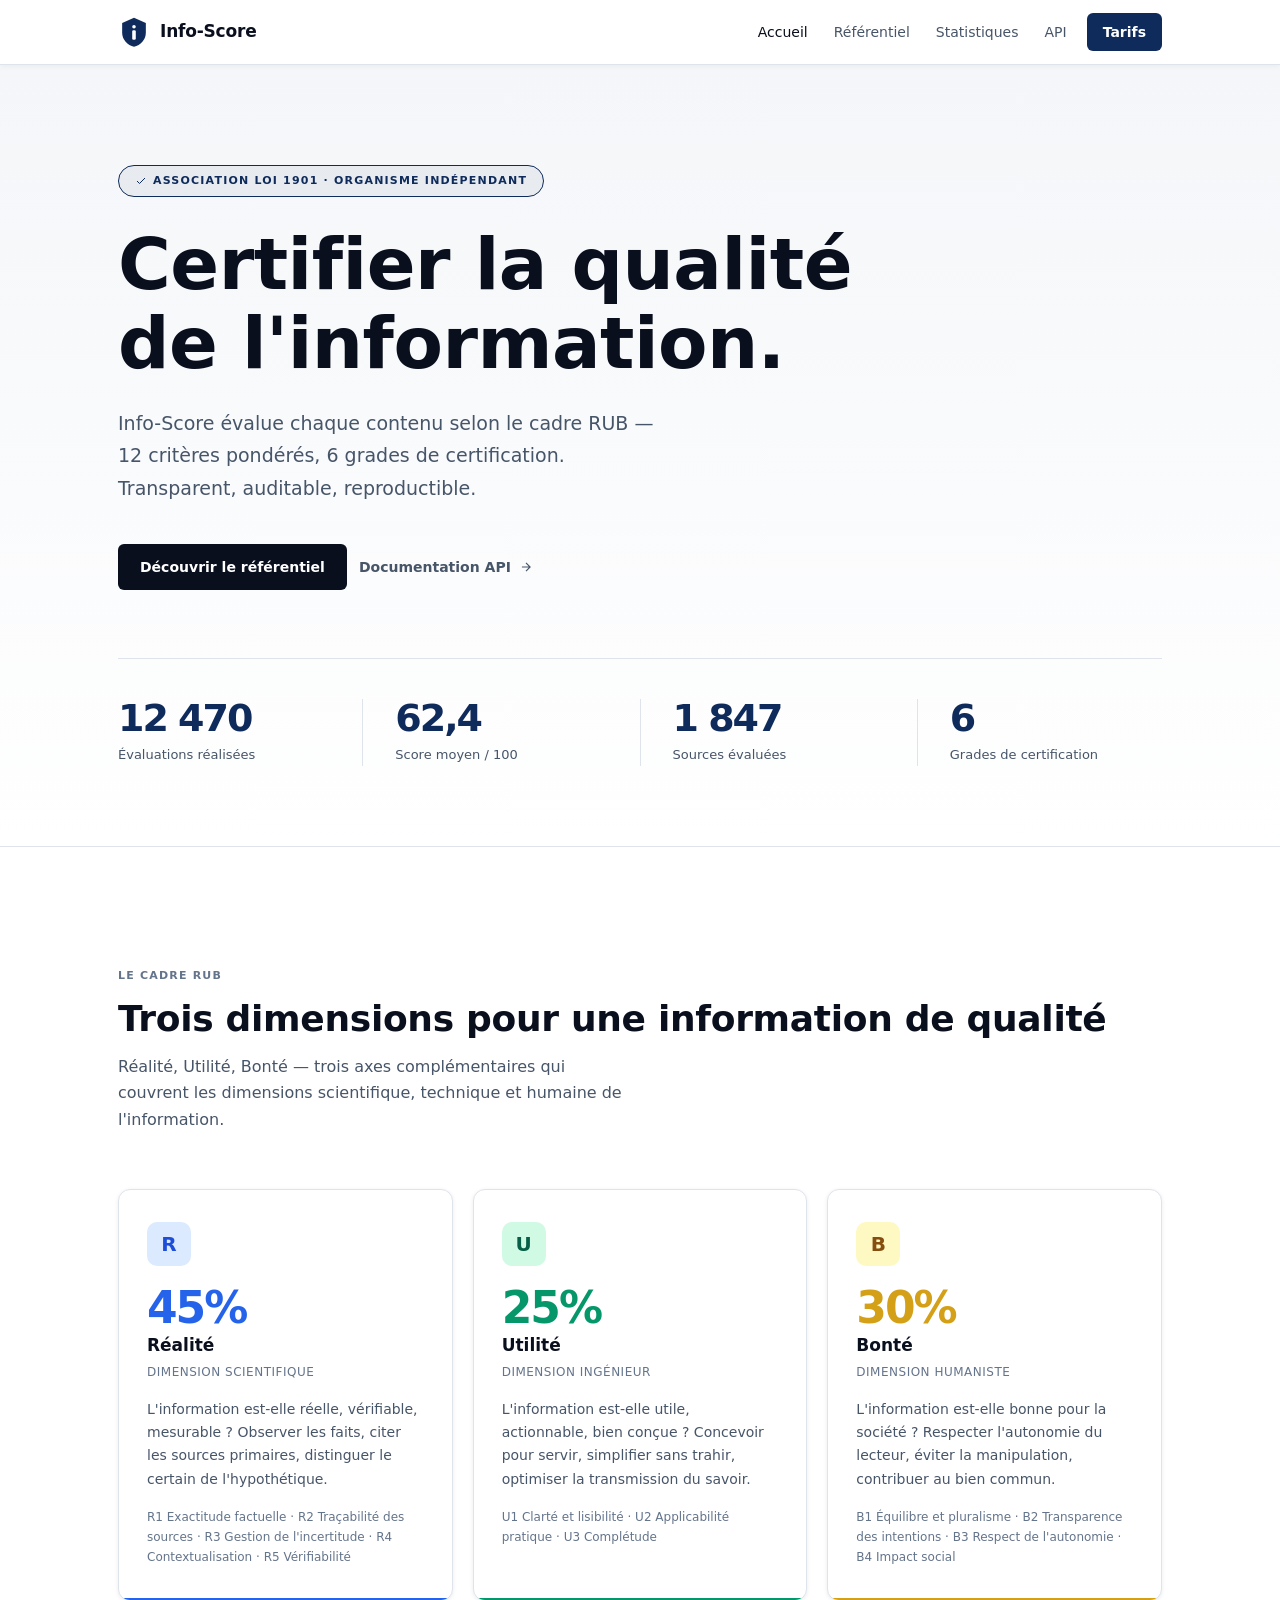
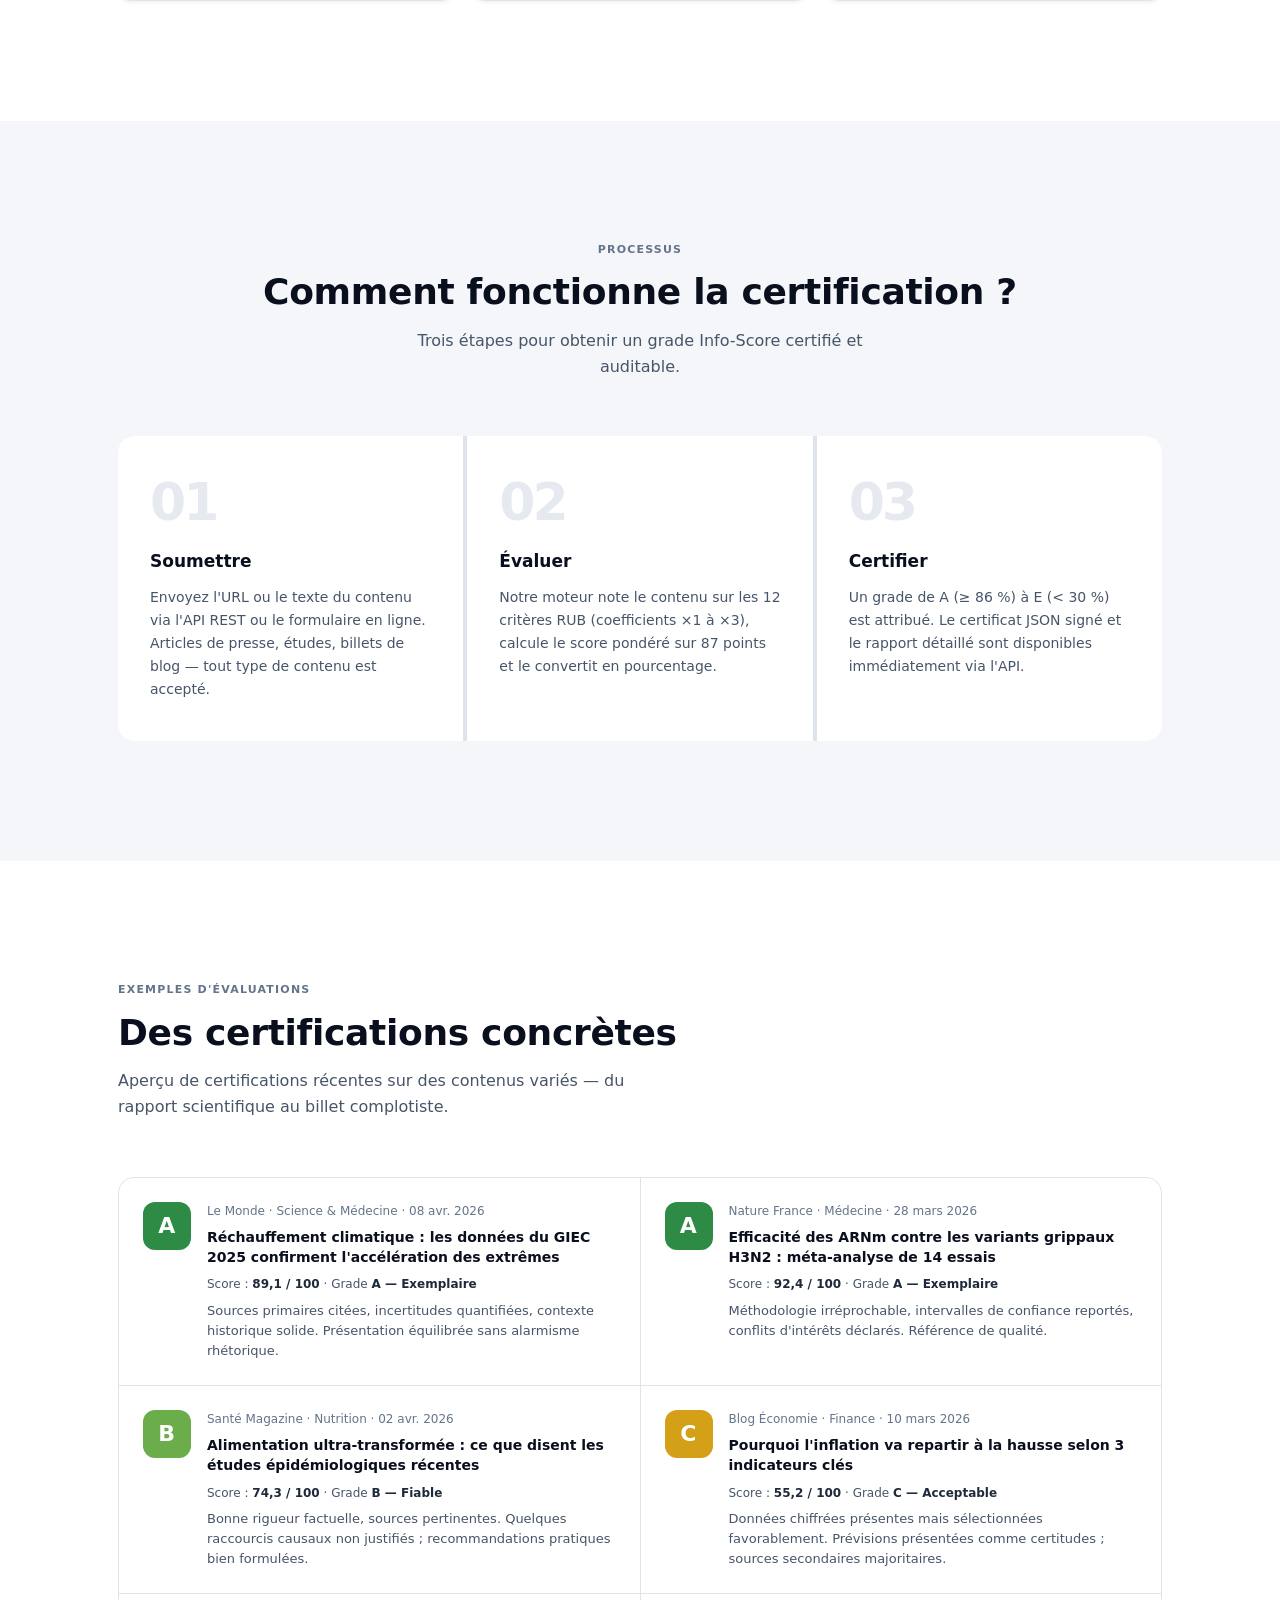
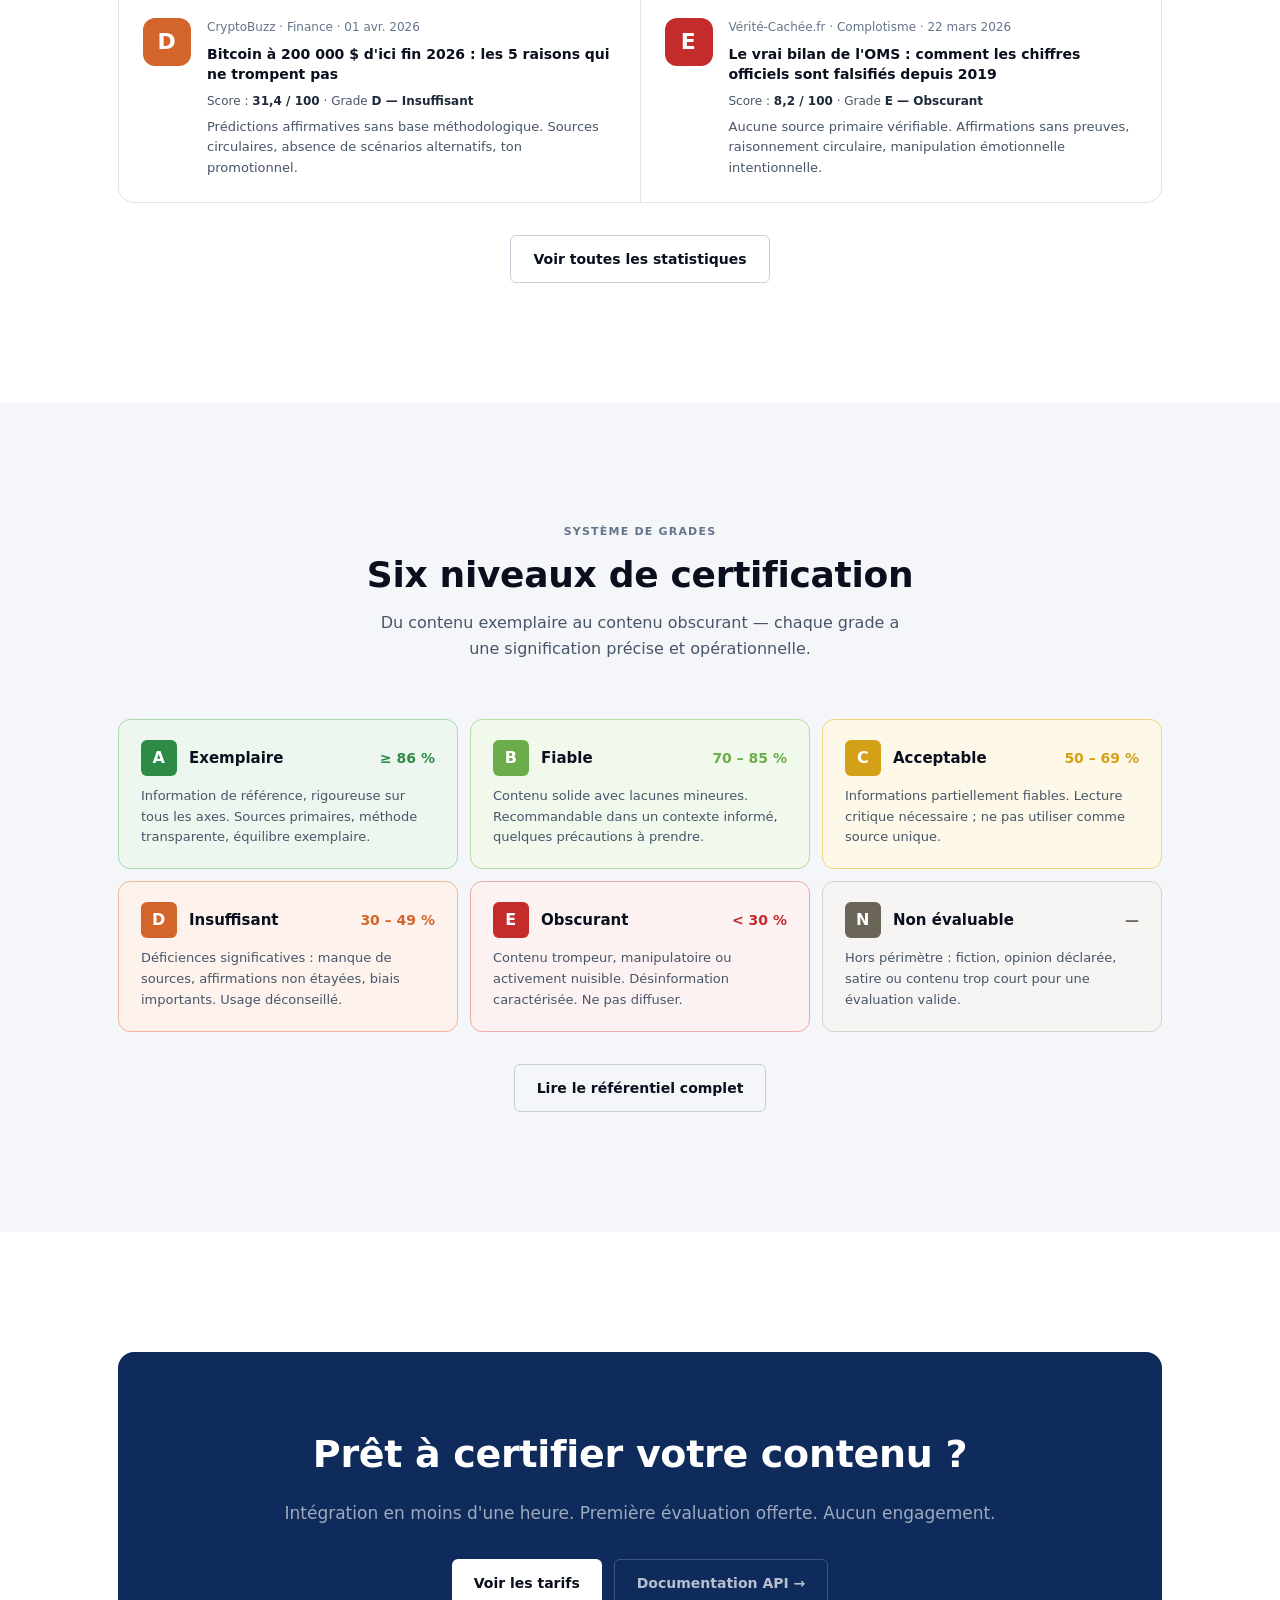
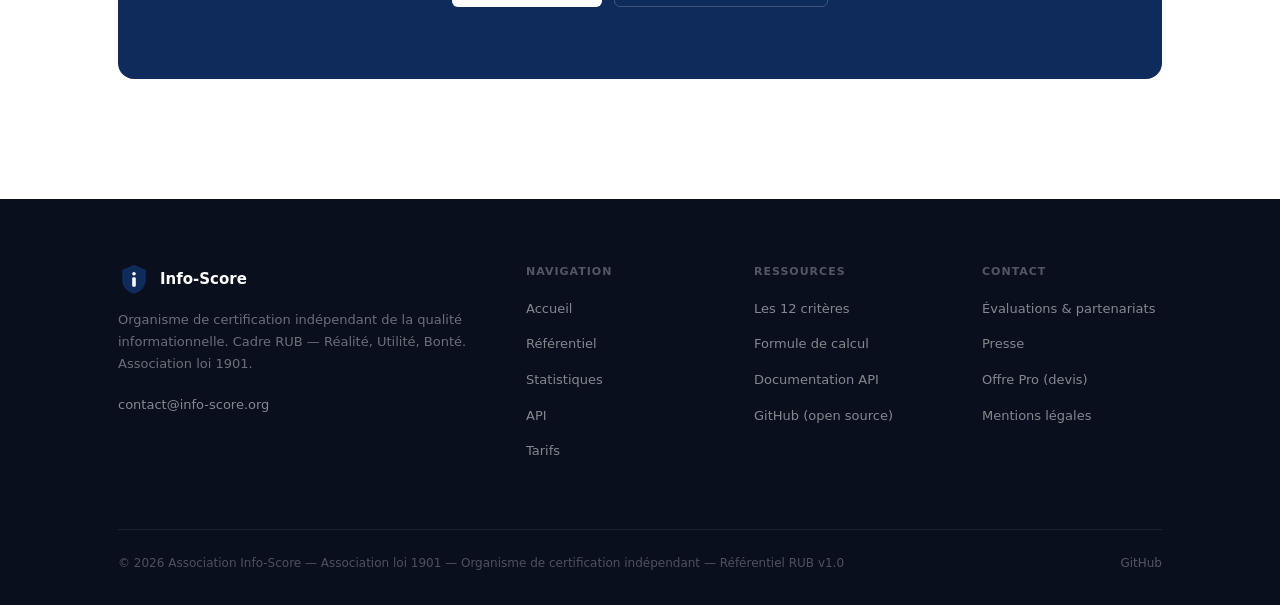
==== commit e4921140: "SDF I-22 : politique de sécurité en meta et chart.js épinglé (SRI) GitHub Pages ne pose aucun en-têt" ====
--- a/index.html
+++ b/index.html
@@ -2,6 +2,8 @@
 <html lang="fr">
 <head>
   <meta charset="UTF-8">
+  <meta http-equiv="Content-Security-Policy" content="default-src 'self'; script-src 'self' 'unsafe-inline' https://cdn.jsdelivr.net; style-src 'self' 'unsafe-inline' https://fonts.googleapis.com; font-src https://fonts.gstatic.com; img-src 'self' data:; connect-src 'self'; object-src 'none'; base-uri 'self'; form-action 'none'">
+  <meta name="referrer" content="strict-origin-when-cross-origin">
   <meta name="viewport" content="width=device-width, initial-scale=1.0">
   <title>Info-Score — Certifier la qualité de l'information</title>
   <meta name="description" content="Info-Score est un organisme de certification indépendant de la qualité informationnelle. Cadre RUB, 12 critères, 6 grades. Association loi 1901.">
--- a/style.css
+++ b/style.css
@@ -49,7 +49,7 @@
 
 /* ---- Reset ---- */
 *, *::before, *::after { box-sizing: border-box; margin: 0; padding: 0; }
-html { scroll-behavior: smooth; font-size: 16px; }
+html { scroll-behavior: smooth; font-size: 16px; overflow-x: hidden; }
 body {
   font-family: var(--font);
   color: var(--ink);
@@ -68,6 +68,7 @@
   max-width: var(--container);
   margin: 0 auto;
   padding: 0 28px;
+  overflow-wrap: break-word;
 }
 .section       { padding: var(--section) 0; }
 .section--alt  { background: var(--surface-2); }
@@ -512,14 +513,15 @@
 }
 .api-toc a:last-child { border-bottom: none; }
 .api-toc a:hover { color: var(--accent); }
-.api-section { margin-bottom: 56px; }
+.api-section { margin-bottom: 56px; min-width: 0; }
+.api-content { min-width: 0; overflow: hidden; }
 .api-section h2 {
   font-size: 22px; font-weight: 700; letter-spacing: -.5px;
   padding-bottom: 14px; border-bottom: 2px solid var(--surface-3);
   margin-bottom: 20px; color: var(--ink);
 }
 .api-section h3 { font-size: 15px; font-weight: 700; margin: 20px 0 10px; }
-.api-section p  { font-size: 14px; color: var(--ink-3); line-height: 1.75; margin-bottom: 14px; }
+.api-section p  { font-size: 14px; color: var(--ink-3); line-height: 1.75; margin-bottom: 14px; overflow-wrap: break-word; }
 code {
   background: var(--surface-3); padding: 2px 6px; border-radius: 4px;
   font-family: 'SF Mono', 'Fira Mono', 'Consolas', monospace;
@@ -544,7 +546,7 @@
 .method--get  { background: #dbeafe; color: #1d4ed8; }
 .endpoint-path  { font-family: monospace; font-size: 14px; font-weight: 600; color: var(--ink); }
 .endpoint-price { margin-left: auto; font-size: 12px; color: var(--ink-4); }
-.endpoint-body  { padding: 24px; }
+.endpoint-body  { padding: 24px; overflow: hidden; }
 .param-table { width: 100%; border-collapse: collapse; font-size: 13px; }
 .param-table th { text-align: left; padding: 8px 12px; background: var(--surface-2); font-weight: 600; color: var(--ink-3); font-size: 11px; text-transform: uppercase; letter-spacing: .3px; }
 .param-table td { padding: 10px 12px; border-top: 1px solid var(--border); vertical-align: top; color: var(--ink-2); }
@@ -553,11 +555,11 @@
 .param-opt  { font-size: 11px; color: var(--ink-4); }
 
 /* ---- Alert boxes ---- */
-.note { background: #eff6ff; border-left: 3px solid #2563eb; border-radius: 0 var(--r) var(--r) 0; padding: 14px 18px; font-size: 14px; color: #1e3a8a; margin: 14px 0; line-height: 1.6; }
-.warn { background: #fefce8; border-left: 3px solid var(--gc); border-radius: 0 var(--r) var(--r) 0; padding: 14px 18px; font-size: 14px; color: #78350f; margin: 14px 0; line-height: 1.6; }
+.note { background: #eff6ff; border-left: 3px solid #2563eb; border-radius: 0 var(--r) var(--r) 0; padding: 14px 18px; font-size: 14px; color: #1e3a8a; margin: 14px 0; line-height: 1.6; overflow-wrap: break-word; word-break: break-word; }
+.warn { background: #fefce8; border-left: 3px solid var(--gc); border-radius: 0 var(--r) var(--r) 0; padding: 14px 18px; font-size: 14px; color: #78350f; margin: 14px 0; line-height: 1.6; overflow-wrap: break-word; word-break: break-word; }
 
 /* ---- Base URL box ---- */
-.base-url { background: var(--ink); color: #93c5fd; padding: 14px 20px; border-radius: var(--r-lg); font-family: monospace; font-size: 15px; margin: 12px 0 20px; letter-spacing: .3px; }
+.base-url { background: var(--ink); color: #93c5fd; padding: 14px 20px; border-radius: var(--r-lg); font-family: monospace; font-size: 15px; margin: 12px 0 20px; letter-spacing: .3px; overflow-wrap: break-word; word-break: break-all; }
 
 /* ---- CTA block ---- */
 .cta-block {
@@ -639,6 +641,14 @@
   .kpi-grid      { grid-template-columns: repeat(2, 1fr); }
   .api-layout    { grid-template-columns: 1fr; }
   .api-toc       { display: none; }
+  /* API responsive: reduce padding, wrap endpoint headers, scroll tables */
+  .endpoint-body { padding: 16px; }
+  .endpoint-header { flex-wrap: wrap; padding: 12px 16px; gap: 8px; }
+  .endpoint-price { margin-left: 0; }
+  pre { padding: 16px; font-size: 12px; }
+  .base-url { padding: 12px 16px; font-size: 13px; }
+  .table-wrap { -webkit-overflow-scrolling: touch; }
+  .api-section { margin-bottom: 40px; }
   .nav__links    { display: none; }
   .nav__links.open {
     display: flex; flex-direction: column;
@@ -663,6 +673,15 @@
   .kpi-grid    { grid-template-columns: 1fr; }
   .footer__grid { grid-template-columns: 1fr; }
   .hero__stat  { flex: 1 1 100%; }
+  /* API responsive: tighter spacing on very small screens */
+  .endpoint-body { padding: 12px; }
+  .endpoint-header { padding: 10px 12px; }
+  pre { padding: 12px; font-size: 11px; line-height: 1.6; }
+  .base-url { padding: 10px 12px; font-size: 12px; }
+  .api-section h2 { font-size: 18px; }
+  .note, .warn { padding: 12px 14px; font-size: 13px; }
+  .page-header-actions { flex-direction: column; align-items: stretch; }
+  .page-header-actions span { align-self: center !important; }
 }
 
 /* ---- Skip link ---- */
